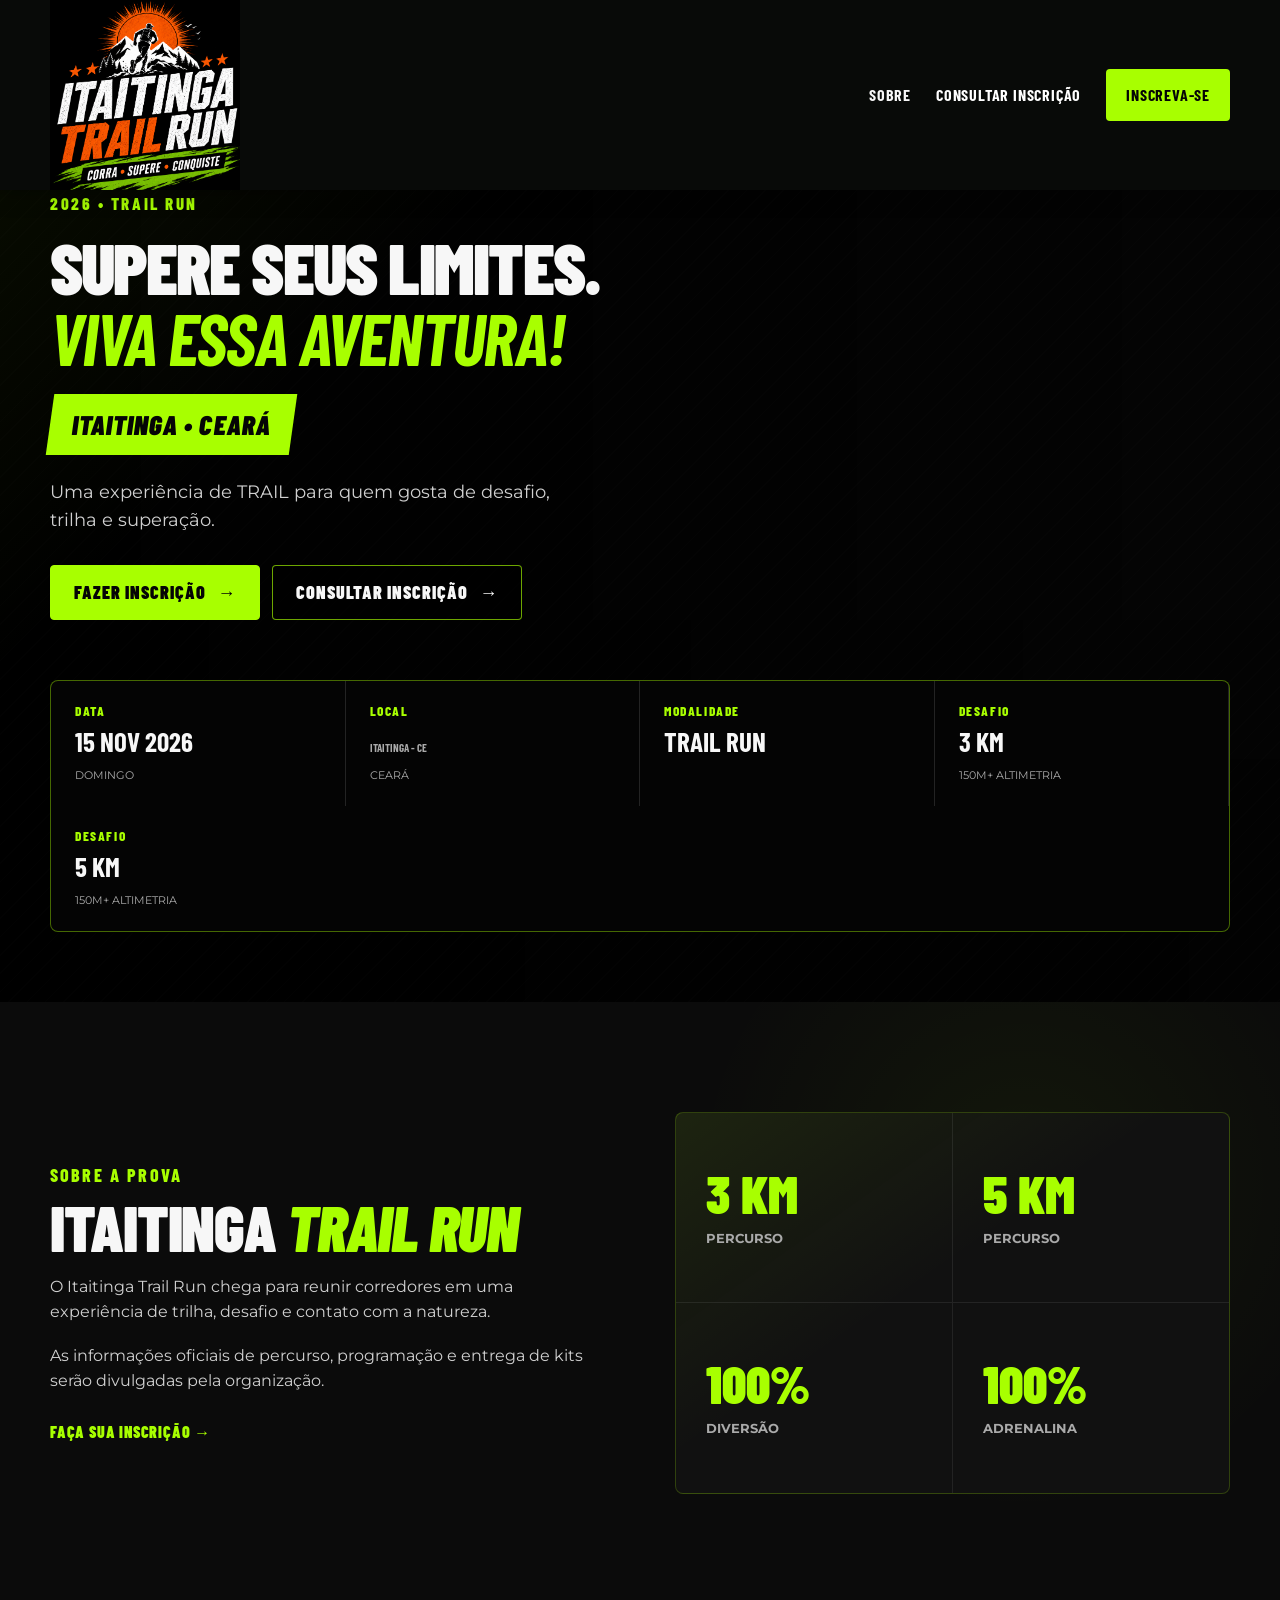
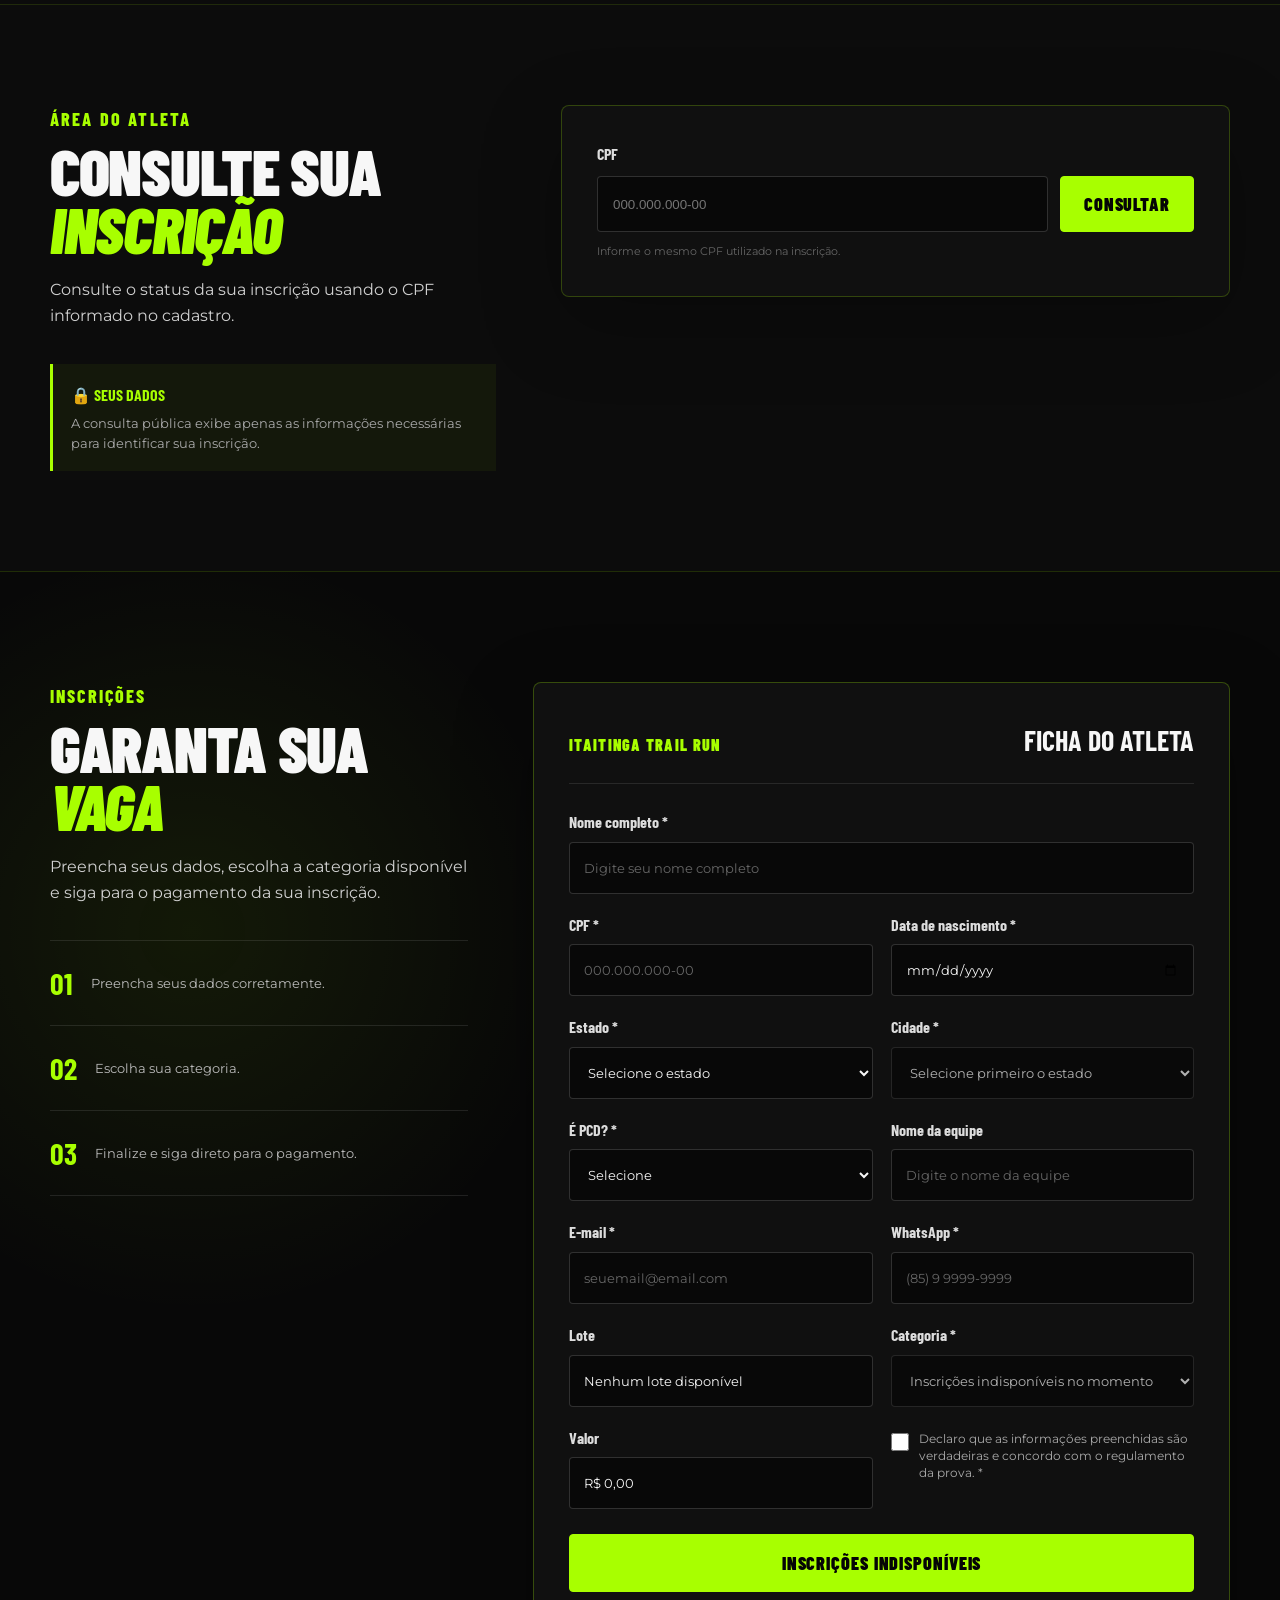
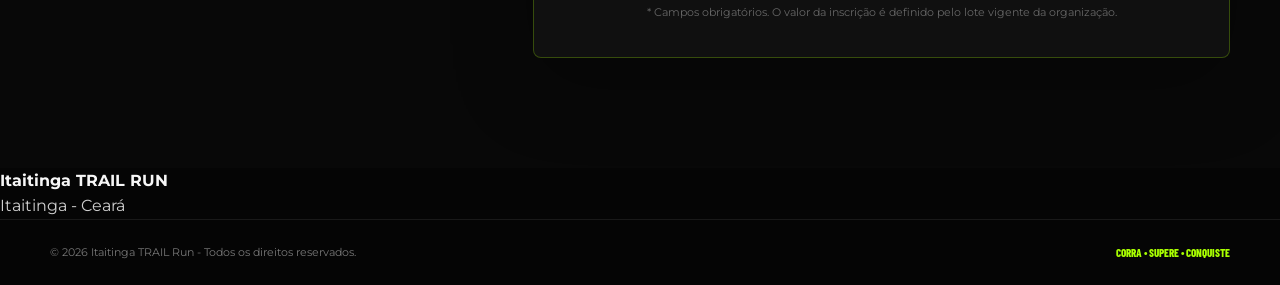
==== index.html @ 56b6c8f4 "Update distance and altitude stats in index.html" ====
<!DOCTYPE html>
<html lang="pt-BR">
<head>
  <meta charset="utf-8"/>
  <meta name="viewport" content="width=device-width, initial-scale=1.0"/>
  <title>Itaitinga TRAIL Run | 2026</title>
<link rel="icon" type="image/png" sizes="32x32" href="assets/favicon.png">
<link rel="apple-touch-icon" href="assets/favicon.png">
  <meta name="description" content="Itaitinga TRAIL RUN - 2026. corra, supere, conquiste."/>
  <meta name="theme-color" content="#050505"/>
  <link href="https://fonts.googleapis.com" rel="preconnect"/>
  <link crossorigin href="https://fonts.gstatic.com" rel="preconnect"/>
  <link href="https://fonts.googleapis.com/css2?family=Barlow+Condensed:wght@400;500;600;700;800;900&family=Montserrat:wght@400;500;600;700;800&display=swap" rel="stylesheet"/>
  <link href="css/styles.css" rel="stylesheet"/>
</head>
<body>

<header class="site-header" id="topo">
  <div class="container header-inner">
    <a aria-label="Itaitinga TRAIL RUN - início" class="brand" href="#inicio">
      <img alt="Itaitinga TRAIL RUN" src="assets/logo-itaitinga-trail-run.png"/>
    </a>

    <button aria-expanded="false" aria-label="Abrir menu" class="menu-toggle" id="menuToggle">
      <span></span><span></span><span></span>
    </button>

    <nav class="main-nav" id="mainNav">
      <a href="#sobre">SOBRE</a>
      <a class="nav-consult" href="#consulta-inscricao">CONSULTAR INSCRIÇÃO</a>
      <a class="nav-cta js-open-registration" href="#inscricoes">INSCREVA-SE</a>
    </nav>
  </div>
</header>

<main>

  <!-- HERO -->
  <section class="hero" id="inicio">
    <div class="hero-overlay"></div>
    <div class="container hero-content">
      <div class="hero-copy reveal">
        <span class="eyebrow">2026 • TRAIL RUN</span>
        <h1>
          SUPERE SEUS LIMITES.
          <strong>VIVA ESSA AVENTURA!</strong>
        </h1>

        <div class="event-badge">ITAITINGA • CEARÁ</div>

        <p class="hero-text">
          Uma experiência de TRAIL para quem gosta de desafio,
          trilha e superação.
        </p>

        <div class="hero-actions">
          <a class="btn btn-primary js-open-registration" href="#inscricoes">FAZER INSCRIÇÃO <span>→</span></a>
          <a class="btn btn-outline js-open-consultation" href="#consulta-inscricao">CONSULTAR INSCRIÇÃO <span>→</span></a>
        </div>
      </div>

      <div class="hero-info reveal">
        <div>
          <small>DATA</small>
          <strong id="siteDataEvento">15 NOV 2026</strong>
          <span>DOMINGO</span>
        </div>
        <div>
          <small>LOCAL</small>
          <strong><span id="siteCidade">ITAITINGA - CE</span></strong>
          <span>CEARÁ</span>
        </div>
        <div>
          <small>MODALIDADE</small>
          <strong id="siteModalidade">TRAIL RUN</strong>
          <span></span>
        </div>
        <div>
          <small>DESAFIO</small>
          <strong>3 KM</strong>
          <span><span id="siteAltimetria">150</span>M+ ALTIMETRIA</span>
        </div>
        <div>
          <small>DESAFIO</small>
          <strong>5 KM</strong>
          <span><span id="siteAltimetria">150</span>M+ ALTIMETRIA</span>
        </div>
      </div>
    </div>
  </section>

  <!-- SOBRE -->
  <section class="section section-dark" id="sobre">
    <div class="container split-section">
      <div class="section-copy reveal">
        <span class="section-label">SOBRE A PROVA</span>
        <h2>ITAITINGA <em>TRAIL RUN</em></h2>
        <p>
          O Itaitinga Trail Run chega para reunir corredores em uma experiência de trilha, desafio e contato com a natureza.
        </p>
        <p>
          As informações oficiais de percurso, programação e entrega de kits serão divulgadas pela organização.
        </p>
        <a class="text-link js-open-registration" href="#inscricoes">FAÇA SUA INSCRIÇÃO →</a>
      </div>

      <div class="stats-panel reveal">
        <div class="stat">
          <span>3 KM</span>
          <small>PERCURSO</small>
        </div>
        <div class="stat">
          <span>5 KM</span>
          <small>PERCURSO</small>
        </div>
        <div class="stat">
          <span>100%</span>
          <small>DIVERSÃO</small>
        </div>
        <div class="stat">
          <span>100%</span>
          <small>ADRENALINA</small>
        </div>
      </div>
    </div>
  </section>

  <!-- CONSULTA DE INSCRIÇÃO -->
  <section class="consultation-section" id="consulta-inscricao">
    <div class="container consultation-layout">
      <div class="consultation-intro reveal">
        <span class="section-label">ÁREA DO ATLETA</span>
        <h2>CONSULTE SUA <em>INSCRIÇÃO</em></h2>
        <p>Consulte o status da sua inscrição usando o CPF informado no cadastro.</p>

        <div class="consultation-note">
          <strong>🔒 SEUS DADOS</strong>
          <span>
            A consulta pública exibe apenas as informações necessárias
            para identificar sua inscrição.
          </span>
        </div>
      </div>

      <div class="consultation-card reveal">
        <form class="consultation-form" id="form-consulta">
          <label for="consulta-cpf">CPF</label>
          <div class="consultation-input-row">
            <input autocomplete="off" id="consulta-cpf" maxlength="14" name="cpf" placeholder="000.000.000-00" required type="text"/>
            <button class="btn btn-primary" type="submit">CONSULTAR</button>
          </div>
          <p class="consultation-hint">Informe o mesmo CPF utilizado na inscrição.</p>
        </form>

        <div class="consulta-state" hidden id="consulta-loading">CONSULTANDO INSCRIÇÃO...</div>
        <div class="consulta-state consulta-error" hidden id="consulta-erro"></div>

        <div class="registration-result" hidden id="consulta-resultado">
          <div class="result-top">
            <span>ITAITINGA TRAIL RUN</span>
            <strong id="resultado-numero">#000</strong>
          </div>

          <div class="result-athlete">
            <small>ATLETA</small>
            <strong id="resultado-nome">—</strong>
          </div>

          <div class="result-category">
            <small>CATEGORIA</small>
            <strong id="resultado-categoria">—</strong>
          </div>

          <div class="result-status" id="resultado-status">
            <span id="resultado-status-text">—</span>
          </div>

          <p class="result-message" id="resultado-mensagem"></p>
        </div>
      </div>
    </div>
  </section>

  <!-- INSCRIÇÃO -->
  <section class="registration-section" id="inscricoes">
    <div class="container registration-layout">
      <div class="registration-intro reveal">
        <span class="section-label">INSCRIÇÕES</span>
        <h2>GARANTA SUA <em>VAGA</em></h2>
        <p>
          Preencha seus dados, escolha a categoria disponível e siga para o pagamento da sua inscrição.
        </p>

        <div class="registration-notes">
          <div><strong>01</strong><span>Preencha seus dados corretamente.</span></div>
          <div><strong>02</strong><span>Escolha sua categoria.</span></div>
          <div><strong>03</strong><span>Finalize e siga direto para o pagamento.</span></div>
        </div>
      </div>

      <form class="registration-form reveal" id="form-inscricao">
        <div class="form-header">
          <span>ITAITINGA TRAIL RUN</span>
          <strong>FICHA DO ATLETA</strong>
        </div>

        <div class="form-grid">
          <div class="form-group full">
            <label for="nome">Nome completo *</label>
            <input id="nome" name="nome" placeholder="Digite seu nome completo" required type="text"/>
          </div>

          <div class="form-group">
            <label for="cpf">CPF *</label>
            <input id="cpf" maxlength="14" name="cpf" placeholder="000.000.000-00" required type="text"/>
          </div>

          <div class="form-group">
            <label for="dataNascimento">Data de nascimento *</label>
            <input id="dataNascimento" name="dataNascimento" required type="date"/>
          </div>

          <div class="form-group">
            <label for="estado">Estado *</label>
            <select id="estado" name="estado" required>
              <option value="">Selecione o estado</option>
            </select>
          </div>

          <div class="form-group">
            <label for="cidade">Cidade *</label>
            <select disabled id="cidade" name="cidade" required>
              <option value="">Selecione primeiro o estado</option>
            </select>
          </div>

          <div class="form-group">
            <label for="pcd">É PCD? *</label>
            <select id="pcd" name="pcd" required>
              <option value="">Selecione</option>
              <option value="Não">Não</option>
              <option value="Sim">Sim</option>
            </select>
          </div>

          <div class="form-group">
            <label for="equipe">Nome da equipe</label>
            <input id="equipe" name="equipe" placeholder="Digite o nome da equipe" type="text"/>
          </div>

          <div class="form-group">
            <label for="email">E-mail *</label>
            <input id="email" name="email" placeholder="seuemail@email.com" required type="email"/>
          </div>

          <div class="form-group">
            <label for="telefone">WhatsApp *</label>
            <input id="telefone" name="telefone" placeholder="(85) 9 9999-9999" required type="tel"/>
          </div>

          <div class="form-group">
            <label for="lote">Lote</label>
            <input id="lote" name="lote" readonly type="text" value="CARREGANDO..."/>
          </div>

          <div class="form-group">
            <label for="categoria">Categoria *</label>
            <select disabled id="categoria" name="categoria" required>
              <option value="">CARREGANDO CATEGORIAS...</option>
            </select>
          </div>

          <div class="form-group">
            <label for="valor">Valor</label>
            <input id="valor" name="valor" readonly type="text" value="R$ 0,00"/>
          </div>

          <div class="form-check full">
            <input id="termos" name="termos" required type="checkbox"/>
            <label for="termos">
              Declaro que as informações preenchidas são verdadeiras e
              concordo com o regulamento da prova. *
            </label>
          </div>
        </div>

        <button class="btn btn-primary btn-submit" type="submit">
          ENVIAR INSCRIÇÃO <span>→</span>
        </button>

        <p class="form-disclaimer">
          * Campos obrigatórios. O valor da inscrição é definido pelo lote vigente da organização.
        </p>

        <div class="form-success" hidden id="formSuccess"></div>
      </form>
    </div>
  </section>

</main>
    <div>
      <strong>Itaitinga TRAIL RUN</strong>
      <p>Itaitinga - Ceará</p>
    </div>
  </div>

  <div class="footer-bottom">
    <div class="container">
      <span>© 2026 Itaitinga TRAIL Run - Todos os direitos reservados.</span>
      <span>CORRA • SUPERE • CONQUISTE</span>
    </div>
  </div>
</footer>
<!-- MODAL - INSCRIÇÃO REALIZADA -->
<div id="modalInscricaoSucesso" class="success-modal" hidden>

  <div class="success-modal-overlay"></div>

  <div class="success-modal-card">

    <div class="success-modal-icon">
      ✓
    </div>

    <h2>INSCRIÇÃO REALIZADA!</h2>

    <p>
      Sua inscrição foi cadastrada com sucesso.
    </p>

    <p class="success-modal-payment-text">
      Clique no botão abaixo para prosseguir
      com o pagamento da sua inscrição.
    </p>

    <button
      type="button"
      id="btnIrPagamento"
      class="btn btn-primary"
    >
      IR PARA PAGAMENTO
      <span>→</span>
    </button>

  </div>

</div>
<script src="js/main.js"></script>
</body>
</html>
---- css/styles.css ----
/* ============================================================
   ITAITINGA MTB RACE - ESTILOS PRINCIPAIS
   ============================================================

   COMO EDITAR RAPIDAMENTE:
   1. CORES ........ procure por :root
   2. HERO ......... procure por "HERO"
   3. TAMANHOS ..... procure por "LAYOUT"
   4. CELULAR ...... procure por "@media"
   5. FOTOS ........ procure por ".feature-route" / ".gallery-item"

   O projeto foi organizado para você conseguir alterar
   conteúdo sem precisar mexer em tudo.
   ============================================================ */


/* ============================================================
   1. VARIÁVEIS DA IDENTIDADE
   ============================================================ */
:root {
  --black: #050505;
  --black-2: #0b0b0b;
  --panel: #111111;
  --panel-2: #171717;

  --green: #a8ff00;
  --green-dark: #6fa800;
  --orange: #ff7a00;

  --white: #f7f7f7;
  --gray: #a9a9a9;
  --line: rgba(168, 255, 0, 0.22);

  --font-display: "Barlow Condensed", sans-serif;
  --font-body: "Montserrat", sans-serif;

  --container: 1180px;
  --radius: 8px;
}


/* ============================================================
   2. RESET / BASE
   ============================================================ */
* {
  box-sizing: border-box;
  margin: 0;
  padding: 0;
}

html {
  scroll-behavior: smooth;
}

body {
  background: var(--black);
  color: var(--white);
  font-family: var(--font-body);
  line-height: 1.6;
  overflow-x: hidden;
}

a {
  color: inherit;
  text-decoration: none;
}

img {
  display: block;
  max-width: 100%;
}

button {
  font: inherit;
}


/* ============================================================
   3. LAYOUT
   ============================================================ */
.container {
  width: min(var(--container), calc(100% - 48px));
  margin-inline: auto;
}

.section {
  padding: 110px 0;
}

.section-dark {
  background:
    radial-gradient(circle at 80% 30%, rgba(168,255,0,.05), transparent 30%),
    var(--black-2);
}

.section-black {
  background: var(--black);
}

.section-heading {
  margin-bottom: 45px;
}

.section-label {
  display: inline-block;
  color: var(--green);
  font-family: var(--font-display);
  font-size: 18px;
  font-weight: 800;
  letter-spacing: .12em;
  margin-bottom: 8px;
}

h2 {
  font-family: var(--font-display);
  font-size: clamp(42px, 5vw, 72px);
  line-height: .9;
  text-transform: uppercase;
  font-weight: 900;
  letter-spacing: -.02em;
}

h2 em {
  color: var(--green);
  font-style: italic;
}

p {
  color: #d0d0d0;
}


/* ============================================================
   4. HEADER
   ============================================================ */
.site-header {
  position: fixed;
  inset: 0 0 auto;
  z-index: 1000;
  background: linear-gradient(to bottom, rgba(0,0,0,.92), transparent);
  transition: .3s ease;
}

.site-header.scrolled {
  background: rgba(5,5,5,.96);
  border-bottom: 1px solid var(--line);
  backdrop-filter: blur(10px);
}

.header-inner {
  min-height: 100px;
  display: flex;
  align-items: center;
  justify-content: space-between;
  gap: 35px;
}

.brand {
  width: 190px;
  flex: 0 0 auto;
}

.brand img {
  width: 100%;
  height: auto;
  object-fit: contain;
}

.main-nav {
  display: flex;
  align-items: center;
  gap: 25px;
}

.main-nav a {
  font-family: var(--font-display);
  font-size: 16px;
  font-weight: 700;
  letter-spacing: .05em;
  transition: color .2s ease;
}

.main-nav a:hover {
  color: var(--green);
}

.main-nav .nav-cta {
  background: var(--green);
  color: #050505;
  padding: 13px 20px;
  border-radius: 4px;
}

.main-nav .nav-cta:hover {
  color: #050505;
  transform: translateY(-2px);
}

.menu-toggle {
  display: none;
  background: transparent;
  border: 0;
  width: 44px;
  cursor: pointer;
}

.menu-toggle span {
  display: block;
  height: 3px;
  margin: 6px 0;
  background: var(--green);
}


/* ============================================================
   5. HERO
   ============================================================ */
.hero {
  /* ==========================================================
     HERO - TROQUE A FOTO AQUI

     Você pode substituir a URL abaixo por:
     url("../assets/hero.jpg")

     Se colocar uma foto local, recomendamos:
     - 1920 x 1080 ou maior
     - JPG/WebP
     - atleta preferencialmente no lado direito
     ========================================================== */
  background:
    linear-gradient(90deg, rgba(0,0,0,.95) 0%, rgba(0,0,0,.78) 38%, rgba(0,0,0,.18) 100%),
    linear-gradient(0deg, rgba(0,0,0,.65), transparent 45%),
    url("https://images.unsplash.com/photo-1544191696-15693072e0e3?auto=format&fit=crop&w=2200&q=85")
    center/cover no-repeat;

  min-height: 820px;
  display: flex;
  align-items: flex-end;
  position: relative;
  isolation: isolate;
}

.hero::after {
  content: "";
  position: absolute;
  inset: 0;
  background:
    linear-gradient(135deg, rgba(168,255,0,.06), transparent 30%),
    repeating-linear-gradient(135deg, transparent 0 12px, rgba(255,255,255,.008) 12px 13px);
  pointer-events: none;
}

.hero-content {
  position: relative;
  z-index: 2;
  /* Mantém o conteúdo do HERO alinhado com o restante do site. */
  width: min(var(--container), calc(100% - 48px));
  margin-inline: auto;
  padding: 190px 0 70px;
}

.hero-copy {
  max-width: 590px;
}

.eyebrow {
  display: inline-block;
  color: var(--green);
  font-family: var(--font-display);
  font-weight: 800;
  letter-spacing: .15em;
  font-size: 17px;
  margin-bottom: 18px;
}

.hero h1 {
  font-family: var(--font-display);
  text-transform: uppercase;
  /* Tamanho mais controlado para o título não dominar a tela. */
  font-size: clamp(48px, 5.6vw, 76px);
  line-height: .88;
  font-weight: 900;
  letter-spacing: -.025em;
}

.hero h1 strong {
  display: block;
  color: var(--green);
  font-style: italic;
  margin-top: 8px;
}

.event-badge {
  display: inline-block;
  margin-top: 25px;
  padding: 9px 22px;
  background: var(--green);
  color: #050505;
  font-family: var(--font-display);
  font-size: 27px;
  font-weight: 900;
  letter-spacing: .04em;
  transform: skew(-8deg);
}

.hero-text {
  max-width: 520px;
  font-size: 18px;
  margin-top: 22px;
}

.hero-actions {
  display: flex;
  flex-wrap: wrap;
  gap: 12px;
  margin-top: 30px;
}

.btn {
  display: inline-flex;
  align-items: center;
  justify-content: center;
  gap: 12px;
  min-height: 50px;
  padding: 12px 23px;
  border: 1px solid var(--green);
  border-radius: 4px;
  font-family: var(--font-display);
  font-size: 18px;
  font-weight: 900;
  letter-spacing: .05em;
  transition: .25s ease;
}

.btn-primary {
  background: var(--green);
  color: #050505;
}

.btn-primary:hover {
  transform: translateY(-3px);
  box-shadow: 0 12px 30px rgba(168,255,0,.16);
}

.btn-outline {
  background: rgba(0,0,0,.35);
  color: var(--white);
}

.btn-outline:hover {
  background: var(--green);
  color: #050505;
}

.btn-large {
  min-height: 64px;
  padding-inline: 32px;
  font-size: 21px;
}

.hero-info {
  display: grid;
  grid-template-columns: repeat(4, 1fr);
  margin-top: 60px;
  background: rgba(5,5,5,.8);
  border: 1px solid rgba(168,255,0,.4);
  backdrop-filter: blur(8px);
  border-radius: 8px;
  overflow: hidden;
}

.hero-info > div {
  padding: 20px 24px;
  border-right: 1px solid rgba(255,255,255,.12);
}

.hero-info > div:last-child {
  border-right: 0;
}

.hero-info small {
  display: block;
  color: var(--green);
  font-family: var(--font-display);
  font-weight: 800;
  letter-spacing: .12em;
}

.hero-info strong {
  display: block;
  font-family: var(--font-display);
  font-size: 27px;
  line-height: 1.05;
  margin: 5px 0;
}

.hero-info span {
  color: #aaa;
  font-size: 11px;
}


/* ============================================================
   6. COUNTDOWN
   ============================================================ */
.countdown-section {
  position: relative;
  z-index: 5;
  margin-top: -1px;
  background: #080808;
  border-bottom: 1px solid var(--line);
}

.countdown-box {
  min-height: 130px;
  display: flex;
  align-items: center;
  justify-content: space-between;
  gap: 30px;
}

.countdown-title {
  display: flex;
  align-items: center;
  gap: 15px;
}

.countdown-icon {
  font-size: 45px;
  color: var(--green);
}

.countdown-title small,
.countdown-title strong {
  display: block;
  font-family: var(--font-display);
}

.countdown-title small {
  color: var(--green);
  font-size: 16px;
  font-weight: 800;
}

.countdown-title strong {
  font-size: 25px;
}

.countdown {
  display: flex;
  align-items: center;
  gap: 30px;
}

.countdown > div {
  text-align: center;
  min-width: 75px;
}

.countdown strong {
  display: block;
  font-family: var(--font-display);
  font-size: 52px;
  line-height: .85;
}

.countdown span {
  display: block;
  color: var(--green);
  font-family: var(--font-display);
  font-size: 13px;
  font-weight: 800;
  margin-top: 8px;
}


/* ============================================================
   7. QUICK LINKS
   ============================================================ */
.quick-links {
  background: #0d0d0d;
  border-bottom: 1px solid rgba(255,255,255,.06);
}

.quick-grid {
  display: grid;
  grid-template-columns: repeat(6, 1fr);
}

.quick-card {
  min-height: 150px;
  padding: 25px 12px;
  display: flex;
  flex-direction: column;
  justify-content: center;
  align-items: center;
  text-align: center;
  border-right: 1px solid rgba(255,255,255,.1);
  transition: .25s ease;
}

.quick-card:last-child {
  border-right: 0;
}

.quick-card:hover {
  background: rgba(168,255,0,.06);
}

.quick-icon {
  color: var(--green);
  font-size: 31px;
  line-height: 1;
  margin-bottom: 10px;
}

.quick-card strong {
  font-family: var(--font-display);
  font-size: 20px;
}

.quick-card small {
  color: #aaa;
}


/* ============================================================
   8. SOBRE
   ============================================================ */
.split-section {
  display: grid;
  grid-template-columns: 1fr 1fr;
  gap: 70px;
  align-items: center;
}

.section-copy {
  max-width: 600px;
}

.section-copy p {
  margin-top: 18px;
}

.text-link {
  display: inline-block;
  color: var(--green);
  font-family: var(--font-display);
  font-weight: 900;
  letter-spacing: .05em;
  margin-top: 25px;
}

.stats-panel {
  display: grid;
  grid-template-columns: repeat(2, 1fr);
  background:
    linear-gradient(145deg, rgba(168,255,0,.08), transparent 45%),
    var(--panel);
  border: 1px solid rgba(168,255,0,.2);
  border-radius: var(--radius);
}

.stat {
  min-height: 190px;
  padding: 30px;
  display: flex;
  flex-direction: column;
  justify-content: center;
  border-right: 1px solid rgba(255,255,255,.08);
  border-bottom: 1px solid rgba(255,255,255,.08);
}

.stat:nth-child(2n) {
  border-right: 0;
}

.stat:nth-last-child(-n+2) {
  border-bottom: 0;
}

.stat span {
  font-family: var(--font-display);
  font-size: 53px;
  font-weight: 900;
  color: var(--green);
  line-height: 1;
}

.stat small {
  margin-top: 8px;
  font-weight: 700;
  color: #aaa;
}


/* ============================================================
   9. FEATURE CARDS
   ============================================================ */
.feature-grid {
  display: grid;
  grid-template-columns: repeat(4, 1fr);
  gap: 18px;
}

.feature-card {
  min-height: 470px;
  display: flex;
  flex-direction: column;
  overflow: hidden;
  background: var(--panel);
  border: 1px solid rgba(168,255,0,.18);
  border-radius: var(--radius);
  transition: .3s ease;
}

.feature-card:hover {
  transform: translateY(-6px);
  border-color: rgba(168,255,0,.65);
}

.feature-image {
  min-height: 235px;
  background-position: center;
  background-size: cover;
  position: relative;
}

.feature-route .feature-image {
  background-image:
    linear-gradient(0deg, rgba(0,0,0,.7), transparent),
    url("https://images.unsplash.com/photo-1558981806-ec527fa84c39?auto=format&fit=crop&w=900&q=80");
}

.feature-categories .feature-image {
  background-image:
    linear-gradient(0deg, rgba(0,0,0,.7), transparent),
    url("https://images.unsplash.com/photo-1541625602330-2277a4c46182?auto=format&fit=crop&w=900&q=80");
}

.feature-awards .feature-image {
  background-image:
    linear-gradient(0deg, rgba(0,0,0,.7), transparent),
    url("https://images.unsplash.com/photo-1552674605-db6ffd4facb5?auto=format&fit=crop&w=900&q=80");
}

.feature-photos .feature-image {
  background-image:
    linear-gradient(0deg, rgba(0,0,0,.7), transparent),
    url("https://images.unsplash.com/photo-1576858574144-9ae1ebcf5ae5?auto=format&fit=crop&w=900&q=80");
}

.feature-content {
  padding: 22px;
  display: flex;
  flex-direction: column;
  flex: 1;
}

.card-tag {
  color: var(--green);
  font-family: var(--font-display);
  font-weight: 900;
  font-size: 19px;
}

.feature-content h3 {
  font-family: var(--font-display);
  font-size: 31px;
  line-height: .95;
  margin: 5px 0 10px;
}

.feature-content p {
  font-size: 14px;
}

.feature-content a {
  margin-top: auto;
  padding-top: 18px;
  color: var(--green);
  font-family: var(--font-display);
  font-weight: 900;
}


/* ============================================================
   10. HIGHLIGHTS
   ============================================================ */
.highlights {
  background: #0b0b0b;
  border-block: 1px solid rgba(168,255,0,.15);
}

.highlights-grid {
  display: grid;
  grid-template-columns: repeat(5, 1fr);
}

.highlights-grid > div {
  min-height: 125px;
  display: flex;
  align-items: center;
  justify-content: center;
  gap: 13px;
  border-right: 1px solid rgba(255,255,255,.08);
}

.highlights-grid > div:last-child {
  border-right: 0;
}

.highlights-grid span {
  color: var(--green);
  font-size: 34px;
}

.highlights-grid strong {
  font-family: var(--font-display);
  font-size: 17px;
  line-height: 1;
}


/* ============================================================
   11. MAPA
   ============================================================ */
.route-layout {
  display: grid;
  grid-template-columns: 1.2fr .8fr;
  gap: 60px;
  align-items: center;
}

.fake-map {
  min-height: 500px;
  position: relative;
  overflow: hidden;
  border: 1px solid rgba(168,255,0,.35);
  border-radius: 8px;
  background:
    radial-gradient(circle at 25% 30%, rgba(168,255,0,.16), transparent 20%),
    radial-gradient(circle at 70% 65%, rgba(168,255,0,.1), transparent 25%),
    repeating-linear-gradient(25deg, #111 0 3px, #161616 3px 6px);
}

.map-title {
  position: absolute;
  top: 20px;
  left: 20px;
  color: var(--green);
  font-family: var(--font-display);
  font-size: 25px;
  font-weight: 900;
  z-index: 2;
}

.route-line {
  position: absolute;
  width: 75%;
  height: 55%;
  left: 13%;
  top: 25%;
  border: 5px solid var(--green);
  border-radius: 55% 40% 60% 35%;
  transform: rotate(-12deg);
  box-shadow: 0 0 20px rgba(168,255,0,.25);
}

.map-point {
  position: absolute;
  padding: 8px 12px;
  background: #050505;
  border: 1px solid var(--green);
  color: var(--green);
  font-family: var(--font-display);
  font-weight: 900;
}

.map-point.start {
  left: 10%;
  top: 25%;
}

.map-point.finish {
  right: 10%;
  bottom: 25%;
}

.route-copy p {
  margin: 20px 0;
}

.route-metrics {
  display: flex;
  gap: 12px;
  margin: 30px 0;
}

.route-metrics div {
  padding: 18px 22px;
  background: var(--panel);
  border: 1px solid rgba(168,255,0,.2);
}

.route-metrics strong {
  display: block;
  color: var(--green);
  font-family: var(--font-display);
  font-size: 38px;
  line-height: 1;
}

.route-metrics span {
  font-size: 11px;
  color: #aaa;
}


/* ============================================================
   12. CATEGORIAS
   ============================================================ */
.category-grid {
  display: grid;
  grid-template-columns: repeat(3, 1fr);
  gap: 15px;
}

.category-card {
  min-height: 135px;
  padding: 25px;
  display: flex;
  flex-direction: column;
  justify-content: center;
  background: linear-gradient(135deg, #141414, #0a0a0a);
  border-left: 4px solid var(--green);
}

.category-card strong {
  font-family: var(--font-display);
  font-size: 34px;
  line-height: .9;
}

.category-card span {
  color: #aaa;
}


/* ============================================================
   13. PROGRAMAÇÃO / TIMELINE
   ============================================================ */
.timeline {
  max-width: 900px;
  margin: auto;
}

.timeline-item {
  display: grid;
  grid-template-columns: 110px 1fr;
  gap: 25px;
  padding: 25px 0;
  border-bottom: 1px solid rgba(255,255,255,.1);
}

.timeline-item > span {
  color: var(--green);
  font-family: var(--font-display);
  font-size: 34px;
  font-weight: 900;
}

.timeline-item strong {
  font-family: var(--font-display);
  font-size: 26px;
}

.timeline-item p {
  margin-top: 4px;
}

.timeline-item.highlight {
  padding-inline: 20px;
  background: rgba(168,255,0,.06);
  border-left: 3px solid var(--green);
}


/* ============================================================
   14. CTA
   ============================================================ */
.cta-section {
  padding: 90px 0;
  background:
    linear-gradient(90deg, rgba(0,0,0,.92), rgba(0,0,0,.55)),
    url("https://images.unsplash.com/photo-1485965120184-e220f721d03e?auto=format&fit=crop&w=2200&q=80")
    center/cover;
}

.cta-inner {
  display: flex;
  align-items: center;
  justify-content: space-between;
  gap: 40px;
}

.cta-inner h2 {
  max-width: 700px;
}

.cta-inner p {
  margin-top: 15px;
}


/* ============================================================
   14A. CONSULTA DE INSCRIÇÃO
   ============================================================ */

.consultation-section {
  padding: 100px 0;
  background: #0c0c0c;
  border-top: 1px solid rgba(168,255,0,.12);
}

.consultation-layout {
  display: grid;
  grid-template-columns: .8fr 1.2fr;
  gap: 65px;
  align-items: start;
}

.consultation-intro {
  position: sticky;
  top: 130px;
}

.consultation-intro > p {
  max-width: 500px;
  margin-top: 20px;
}

.consultation-note {
  display: flex;
  flex-direction: column;
  gap: 7px;
  max-width: 460px;
  margin-top: 35px;
  padding: 18px;
  border-left: 3px solid var(--green);
  background: rgba(168,255,0,.05);
}

.consultation-note strong {
  color: var(--green);
  font-family: var(--font-display);
}

.consultation-note span {
  color: #aaa;
  font-size: 13px;
  line-height: 1.5;
}

.consultation-card {
  padding: 35px;
  background: #101010;
  border: 1px solid rgba(168,255,0,.22);
  border-radius: 8px;
  box-shadow: 0 25px 80px rgba(0,0,0,.25);
}

.consultation-form {
  display: flex;
  flex-direction: column;
  gap: 9px;
}

.consultation-form label {
  color: #ddd;
  font-family: var(--font-display);
  font-size: 16px;
  font-weight: 700;
}

.consultation-input-row {
  display: grid;
  grid-template-columns: 1fr auto;
  gap: 12px;
}

.consultation-input-row input {
  min-height: 56px;
  padding: 12px 15px;
  color: var(--white);
  background: #080808;
  border: 1px solid rgba(255,255,255,.16);
  border-radius: 4px;
  outline: none;
}

.consultation-input-row input:focus {
  border-color: var(--green);
  box-shadow: 0 0 0 2px rgba(168,255,0,.08);
}

.consultation-hint {
  margin-top: 2px;
  color: #666;
  font-size: 11px;
}

.consulta-state {
  margin-top: 22px;
  padding: 18px;
  color: #ccc;
  background: #080808;
  border-left: 3px solid var(--green);
  font-family: var(--font-display);
}

.consulta-error {
  color: #ffb3b3;
  border-left-color: #e85d5d;
}

.registration-result {
  margin-top: 24px;
  overflow: hidden;
  background: #080808;
  border: 1px solid rgba(255,255,255,.1);
  border-radius: 6px;
}

.result-top {
  display: flex;
  align-items: center;
  justify-content: space-between;
  padding: 18px 20px;
  border-bottom: 1px solid rgba(255,255,255,.1);
}

.result-top span {
  color: var(--green);
  font-family: var(--font-display);
  font-weight: 900;
  letter-spacing: .07em;
}

.result-top strong {
  font-family: var(--font-display);
  font-size: 30px;
}

.result-athlete,
.result-category {
  display: flex;
  flex-direction: column;
  gap: 5px;
  padding: 18px 20px;
  border-bottom: 1px solid rgba(255,255,255,.08);
}

.result-athlete small,
.result-category small {
  color: #666;
  font-family: var(--font-display);
  font-weight: 700;
}

.result-athlete strong,
.result-category strong {
  color: #eee;
  font-size: 18px;
}

.result-status {
  margin: 20px;
  padding: 17px;
  text-align: center;
  border-radius: 4px;
  background: rgba(255,190,0,.08);
  border: 1px solid rgba(255,190,0,.22);
}

.result-status.confirmado {
  background: rgba(168,255,0,.08);
  border-color: rgba(168,255,0,.28);
}

.result-status.cancelado {
  background: rgba(232,93,93,.08);
  border-color: rgba(232,93,93,.25);
}

.result-status span {
  color: #ffd66b;
  font-family: var(--font-display);
  font-weight: 900;
  letter-spacing: .04em;
}

.result-status.confirmado span {
  color: var(--green);
}

.result-status.cancelado span {
  color: #ff8888;
}

.btn-whatsapp {
  display: flex;
  width: calc(100% - 40px);
  margin: 0 20px 20px;
  justify-content: center;
  align-items: center;
  min-height: 54px;
  text-decoration: none;
  color: #fff;
  background: #168a45;
  border-radius: 4px;
  font-family: var(--font-display);
  font-weight: 900;
}

.btn-whatsapp:hover {
  filter: brightness(1.1);
}

.result-message {
  margin: 0 20px 20px;
  color: #999;
  font-size: 13px;
  line-height: 1.5;
  text-align: center;
}

/* ============================================================
   14B. FORMULÁRIO DE INSCRIÇÃO
   ============================================================ */

.registration-section {
  padding: 110px 0;
  background:
    radial-gradient(circle at 15% 30%, rgba(168,255,0,.07), transparent 28%),
    #080808;
  border-top: 1px solid rgba(168,255,0,.15);
}

.registration-layout {
  display: grid;
  grid-template-columns: .75fr 1.25fr;
  gap: 65px;
  align-items: start;
}

.registration-intro {
  position: sticky;
  top: 130px;
}

.registration-intro > p {
  max-width: 500px;
  margin-top: 20px;
}

.registration-notes {
  margin-top: 35px;
  border-top: 1px solid rgba(255,255,255,.1);
}

.registration-notes div {
  display: flex;
  align-items: center;
  gap: 18px;
  padding: 18px 0;
  border-bottom: 1px solid rgba(255,255,255,.1);
}

.registration-notes strong {
  color: var(--green);
  font-family: var(--font-display);
  font-size: 30px;
}

.registration-notes span {
  color: #bbb;
  font-size: 13px;
}

.registration-form {
  padding: 35px;
  background: #101010;
  border: 1px solid rgba(168,255,0,.25);
  border-radius: 8px;
  box-shadow: 0 25px 80px rgba(0,0,0,.3);
}

.form-header {
  display: flex;
  align-items: baseline;
  justify-content: space-between;
  gap: 20px;
  padding-bottom: 20px;
  margin-bottom: 25px;
  border-bottom: 1px solid rgba(255,255,255,.1);
}

.form-header span {
  color: var(--green);
  font-family: var(--font-display);
  font-weight: 900;
  letter-spacing: .08em;
}

.form-header strong {
  font-family: var(--font-display);
  font-size: 28px;
}

.form-grid {
  display: grid;
  grid-template-columns: 1fr 1fr;
  gap: 18px;
}

.form-group {
  display: flex;
  flex-direction: column;
  gap: 7px;
}

.form-group.full {
  grid-column: 1 / -1;
}

.form-group label {
  color: #ddd;
  font-family: var(--font-display);
  font-size: 16px;
  font-weight: 700;
}

.form-group input,
.form-group select {
  width: 100%;
  min-height: 52px;
  padding: 12px 14px;
  color: var(--white);
  background: #080808;
  border: 1px solid rgba(255,255,255,.16);
  border-radius: 4px;
  outline: none;
  font-family: var(--font-body);
  transition: .2s ease;
}

.form-group input::placeholder {
  color: #666;
}

.form-group input:focus,
.form-group select:focus {
  border-color: var(--green);
  box-shadow: 0 0 0 2px rgba(168,255,0,.08);
}

.form-group select {
  cursor: pointer;
}

.form-check {
  display: flex;
  align-items: flex-start;
  gap: 10px;
  margin-top: 5px;
}

.form-check input {
  width: 18px;
  height: 18px;
  margin-top: 3px;
  accent-color: var(--green);
  flex: 0 0 auto;
}

.form-check label {
  color: #aaa;
  font-size: 12px;
  line-height: 1.45;
  cursor: pointer;
}

.btn-submit {
  width: 100%;
  margin-top: 25px;
  min-height: 58px;
}

.form-disclaimer {
  margin-top: 12px;
  color: #666;
  font-size: 11px;
  text-align: center;
}

.form-success {
  display: flex;
  flex-direction: column;
  gap: 5px;
  margin-top: 20px;
  padding: 18px;
  background: rgba(168,255,0,.07);
  border-left: 3px solid var(--green);
}

.form-success strong {
  color: var(--green);
  font-family: var(--font-display);
  font-size: 23px;
}

.form-success span {
  color: #bbb;
  font-size: 13px;
}

/* ============================================================
   15. MINI SEÇÕES
   ============================================================ */
.compact-sections {
  padding-top: 80px;
  padding-bottom: 80px;
}

.mini-grid {
  display: grid;
  grid-template-columns: repeat(3, 1fr);
  gap: 20px;
}

.mini-grid article {
  padding: 35px;
  background: var(--panel);
  border: 1px solid rgba(168,255,0,.15);
}

.mini-grid h3 {
  font-family: var(--font-display);
  font-size: 33px;
  line-height: .9;
  margin-bottom: 12px;
}


/* ============================================================
   16. GALERIA
   ============================================================ */
.gallery-section {
  background: #090909;
}

.gallery-grid {
  display: grid;
  grid-template-columns: repeat(4, 1fr);
  grid-auto-rows: 240px;
  gap: 12px;
}

.gallery-item {
  border-radius: 6px;
  background-size: cover;
  background-position: center;
  filter: saturate(.9);
  transition: .3s ease;
}

.gallery-item:hover {
  transform: scale(1.02);
  filter: saturate(1.2);
}

.g1 {
  background-image: url("https://images.unsplash.com/photo-1517649763962-0c623066013b?auto=format&fit=crop&w=900&q=80");
}

.g2 {
  background-image: url("https://images.unsplash.com/photo-1541625810516-44f1ce07f1e2?auto=format&fit=crop&w=900&q=80");
}

.g3 {
  background-image: url("https://images.unsplash.com/photo-1529422643029-d4585747aaf2?auto=format&fit=crop&w=900&q=80");
}

.g4 {
  background-image: url("https://images.unsplash.com/photo-1576435728678-68d0fbf94e91?auto=format&fit=crop&w=900&q=80");
}


/* ============================================================
   17. PATROCINADORES
   ============================================================ */
.sponsors {
  padding: 65px 0;
  text-align: center;
  background: #050505;
  border-top: 1px solid rgba(168,255,0,.15);
}

.sponsor-list {
  display: grid;
  grid-template-columns: repeat(5, 1fr);
  gap: 20px;
  margin-top: 30px;
}

.sponsor-list div {
  min-height: 80px;
  display: grid;
  place-items: center;
  color: #999;
  border: 1px dashed rgba(255,255,255,.18);
  font-family: var(--font-display);
  font-weight: 700;
}


/* ============================================================
   18. FOOTER
   ============================================================ */
.site-footer {
  background: #0b0b0b;
  border-top: 1px solid rgba(168,255,0,.18);
}

.footer-grid {
  display: grid;
  grid-template-columns: 1.4fr 1fr 1fr .7fr;
  gap: 45px;
  padding: 70px 0;
}

.footer-brand img {
  width: 210px;
  margin-bottom: 20px;
}

.footer-title {
  display: block;
  color: var(--green);
  font-family: var(--font-display);
  font-weight: 900;
  letter-spacing: .08em;
  margin-bottom: 10px;
}

.footer-grid strong {
  font-family: var(--font-display);
  font-size: 22px;
}

.footer-grid p {
  font-size: 13px;
  margin-top: 8px;
}

.socials {
  display: flex;
  gap: 8px;
  margin-top: 15px;
}

.socials a {
  width: 42px;
  height: 42px;
  display: grid;
  place-items: center;
  border: 1px solid var(--green);
  border-radius: 50%;
  color: var(--green);
  font-family: var(--font-display);
  font-weight: 900;
}

.socials a:hover {
  background: var(--green);
  color: #050505;
}

.footer-bottom {
  border-top: 1px solid rgba(255,255,255,.08);
}

.footer-bottom .container {
  min-height: 65px;
  display: flex;
  align-items: center;
  justify-content: space-between;
  gap: 20px;
  color: #777;
  font-size: 11px;
}

.footer-bottom span:last-child {
  color: var(--green);
  font-family: var(--font-display);
  font-weight: 800;
}


/* ============================================================
   19. ANIMAÇÕES
   ============================================================ */
.reveal {
  opacity: 0;
  transform: translateY(25px);
  transition: opacity .7s ease, transform .7s ease;
}

.reveal.visible {
  opacity: 1;
  transform: none;
}


/* ============================================================
   20. RESPONSIVIDADE
   ============================================================ */

@media (max-width: 1050px) {
  .main-nav {
    gap: 14px;
  }

  .main-nav a {
    font-size: 14px;
  }

  .feature-grid {
    grid-template-columns: repeat(2, 1fr);
  }

  .quick-grid {
    grid-template-columns: repeat(3, 1fr);
  }

  .quick-card:nth-child(3) {
    border-right: 0;
  }

  .highlights-grid {
    grid-template-columns: repeat(3, 1fr);
  }

  .highlights-grid > div:nth-child(3) {
    border-right: 0;
  }

  .highlights-grid > div:nth-child(-n+3) {
    border-bottom: 1px solid rgba(255,255,255,.08);
  }

  .footer-grid {
    grid-template-columns: repeat(2, 1fr);
  }
}


@media (max-width: 820px) {

  .consultation-layout {
    grid-template-columns: 1fr;
    gap: 35px;
  }

  .consultation-intro {
    position: static;
  }

  .consultation-input-row {
    grid-template-columns: 1fr;
  }



  .registration-layout {
    grid-template-columns: 1fr;
    gap: 35px;
  }

  .registration-intro {
    position: static;
  }



  .container {
    width: min(var(--container), calc(100% - 30px));
  }

  .header-inner {
    min-height: 78px;
  }

  .brand {
    width: 145px;
  }

  .menu-toggle {
    display: block;
    position: relative;
    z-index: 1001;
  }

  .main-nav {
    position: fixed;
    inset: 0;
    padding: 110px 30px 40px;
    flex-direction: column;
    align-items: stretch;
    justify-content: flex-start;
    gap: 0;
    background: rgba(5,5,5,.98);
    transform: translateX(100%);
    transition: transform .3s ease;
  }

  .main-nav.open {
    transform: translateX(0);
  }

  .main-nav a {
    padding: 17px 0;
    font-size: 22px;
    border-bottom: 1px solid rgba(255,255,255,.08);
  }

  .main-nav .nav-cta {
    margin-top: 20px;
    text-align: center;
  }

  .hero {
    min-height: 850px;
    align-items: flex-end;
    background-position: 63% center;
  }

  .hero-content {
    width: min(var(--container), calc(100% - 30px));
    margin-inline: auto;
    padding-top: 150px;
    padding-bottom: 30px;
  }

  .hero h1 {
    font-size: clamp(46px, 12vw, 68px);
  }

  .hero-info {
    grid-template-columns: repeat(2, 1fr);
    margin-top: 35px;
  }

  .hero-info > div:nth-child(2) {
    border-right: 0;
  }

  .hero-info > div:nth-child(-n+2) {
    border-bottom: 1px solid rgba(255,255,255,.12);
  }

  .countdown-box {
    flex-direction: column;
    align-items: stretch;
    padding: 28px 0;
  }

  .countdown {
    justify-content: space-between;
    gap: 8px;
  }

  .countdown strong {
    font-size: 42px;
  }

  .countdown-box .btn {
    width: 100%;
  }

  .split-section,
  .route-layout {
    grid-template-columns: 1fr;
    gap: 40px;
  }

  .category-grid {
    grid-template-columns: repeat(2, 1fr);
  }

  .cta-inner {
    flex-direction: column;
    align-items: flex-start;
  }

  .gallery-grid {
    grid-template-columns: repeat(2, 1fr);
  }

  .sponsor-list {
    grid-template-columns: repeat(2, 1fr);
  }
}


@media (max-width: 560px) {

  .consultation-card {
    padding: 22px 16px;
  }

  .result-top strong {
    font-size: 25px;
  }



  .registration-form {
    padding: 22px 16px;
  }

  .form-grid {
    grid-template-columns: 1fr;
  }

  .form-group.full {
    grid-column: auto;
  }

  .form-header {
    flex-direction: column;
    gap: 4px;
  }



  .section {
    padding: 75px 0;
  }

  .hero {
    min-height: 900px;
  }

  .hero-text {
    font-size: 15px;
  }

  .event-badge {
    font-size: 22px;
  }

  .hero-info {
    grid-template-columns: 1fr;
  }

  .hero-info > div,
  .hero-info > div:nth-child(2) {
    border-right: 0;
    border-bottom: 1px solid rgba(255,255,255,.12);
  }

  .hero-info > div:last-child {
    border-bottom: 0;
  }

  .hero-actions {
    flex-direction: column;
  }

  .hero-actions .btn {
    width: 100%;
  }

  .quick-grid {
    grid-template-columns: repeat(2, 1fr);
  }

  .quick-card:nth-child(odd) {
    border-right: 1px solid rgba(255,255,255,.1);
  }

  .quick-card:nth-child(even) {
    border-right: 0;
  }

  .feature-grid,
  .category-grid,
  .mini-grid,
  .footer-grid {
    grid-template-columns: 1fr;
  }

  .highlights-grid {
    grid-template-columns: 1fr 1fr;
  }

  .highlights-grid > div {
    border-right: 1px solid rgba(255,255,255,.08);
    border-bottom: 1px solid rgba(255,255,255,.08);
  }

  .highlights-grid > div:nth-child(even) {
    border-right: 0;
  }

  .highlights-grid > div:last-child {
    grid-column: 1 / -1;
    border-right: 0;
  }

  .route-metrics {
    display: grid;
    grid-template-columns: repeat(3, 1fr);
  }

  .route-metrics div {
    padding: 14px 8px;
    text-align: center;
  }

  .route-metrics strong {
    font-size: 29px;
  }

  .timeline-item {
    grid-template-columns: 75px 1fr;
    gap: 12px;
  }

  .timeline-item > span {
    font-size: 27px;
  }

  .timeline-item strong {
    font-size: 22px;
  }

  .gallery-grid {
    grid-template-columns: 1fr;
    grid-auto-rows: 250px;
  }

  .sponsor-list {
    grid-template-columns: 1fr 1fr;
  }

  .footer-bottom .container {
    flex-direction: column;
    justify-content: center;
    text-align: center;
    padding: 15px 0;
  }
}


/* ============================================================
   FIM DO CSS
   ============================================================ */


/* ============================================================
   BOTÃO DE CONSULTA NO MENU
   ============================================================ */
.nav-consult {
  color: #fff;
  font-family: var(--font-display);
  font-weight: 800;
  font-size: 13px;
  letter-spacing: .02em;
  text-decoration: none;
  white-space: nowrap;
}

.nav-consult:hover {
  color: var(--green);
}

/* ============================================================
   BOTÃO DE CONSULTA NO HERO
   ============================================================ */
.hero-actions .js-open-consultation {
  border-color: rgba(168,255,0,.65);
}

@media (max-width: 980px) {
  .nav-consult {
    display: none;
  }
}

/* ============================================================
   CONSULTAR INSCRIÇÃO NO MENU MOBILE
   ============================================================ */
@media (max-width: 820px) {
  .main-nav .nav-consult {
    display: block;
    color: #fff;
    padding: 17px 0;
    font-size: 22px;
    font-weight: 800;
    border-bottom: 1px solid rgba(255,255,255,.08);
    white-space: normal;
  }

  .main-nav .nav-consult:hover {
    color: var(--green);
  }
}


/* ============================================================
   BOTÃO DE WHATSAPP APÓS O ENVIO DA INSCRIÇÃO
   ============================================================ */
.form-success-whatsapp {
  margin-top: 18px;
  text-align: center;
  justify-content: center;
}

#formSuccess small {
  display: block;
  margin-top: 12px;
  color: #888;
  line-height: 1.5;
}


/* Elementos com hidden nunca devem ser exibidos.
   Necessário porque o botão WhatsApp usa display:flex. */
[hidden] {
  display: none !important;
}


/* ============================================================
   CPF JÁ CADASTRADO
   Resposta amigável dentro do formulário, sem alert().
   ============================================================ */
.form-success-consultar {
  display: inline-flex;
  margin-top: 18px;
  width: 100%;
  justify-content: center;
  text-decoration: none;
}

.form-success small {
  display: block;
  margin-top: 12px;
}

[hidden] {
  display: none !important;
}


/* ============================================================
   CPF NÃO ENCONTRADO — AÇÕES
   ============================================================ */
.consulta-not-found-actions {
  display: flex;
  flex-wrap: wrap;
  gap: 12px;
  margin-top: 18px;
}

.consulta-not-found-actions .btn {
  text-decoration: none;
}

input.cpf-invalido {
  border-color: #ff4d4d !important;
  box-shadow: 0 0 0 3px rgba(255, 77, 77, .12);
}

@media (max-width: 640px) {
  .consulta-not-found-actions {
    flex-direction: column;
  }

  .consulta-not-found-actions .btn {
    width: 100%;
  }
}


.success-modal[hidden] {
  display: none !important;
}

.success-modal {
  position: fixed;
  inset: 0;
  z-index: 9999;
  display: flex;
  align-items: center;
  justify-content: center;
  padding: 20px;
}

.success-modal-overlay {
  position: absolute;
  inset: 0;
  background: rgba(0, 0, 0, 0.78);
  backdrop-filter: blur(5px);
}

.success-modal-card {
  position: relative;
  z-index: 1;

  width: 100%;
  max-width: 430px;

  padding: 34px 28px;

  background: #111;
  border: 1px solid rgba(255, 255, 255, 0.12);
  border-radius: 20px;

  text-align: center;

  box-shadow:
    0 25px 70px rgba(0, 0, 0, 0.55);
}

.success-modal-icon {
  width: 68px;
  height: 68px;

  margin: 0 auto 20px;

  display: flex;
  align-items: center;
  justify-content: center;

  border-radius: 50%;

  background: #8dc63f;
  color: #111;

  font-size: 34px;
  font-weight: 900;
}

.success-modal-card h2 {
  margin: 0 0 14px;

  color: #fff;

  font-size: 26px;
  font-weight: 900;
}

.success-modal-card p {
  margin: 8px 0;

  color: rgba(255, 255, 255, 0.78);

  font-size: 15px;
  line-height: 1.6;
}

.success-modal-payment-text {
  margin-top: 18px !important;
  margin-bottom: 24px !important;
}

.success-modal-card .btn {
  width: 100%;
  justify-content: center;
  margin-top: 8px;
  cursor: pointer;
}

@media (max-width: 520px) {
  .success-modal-card {
    padding: 28px 20px;
    border-radius: 16px;
  }

  .success-modal-card h2 {
    font-size: 22px;
  }
}
/* HEADER SEMPRE PRETO */

.site-header,
.site-header.scrolled {
  background: #080a08 !important;

  box-shadow:
    0 4px 20px rgba(0, 0, 0, 0.35);
}
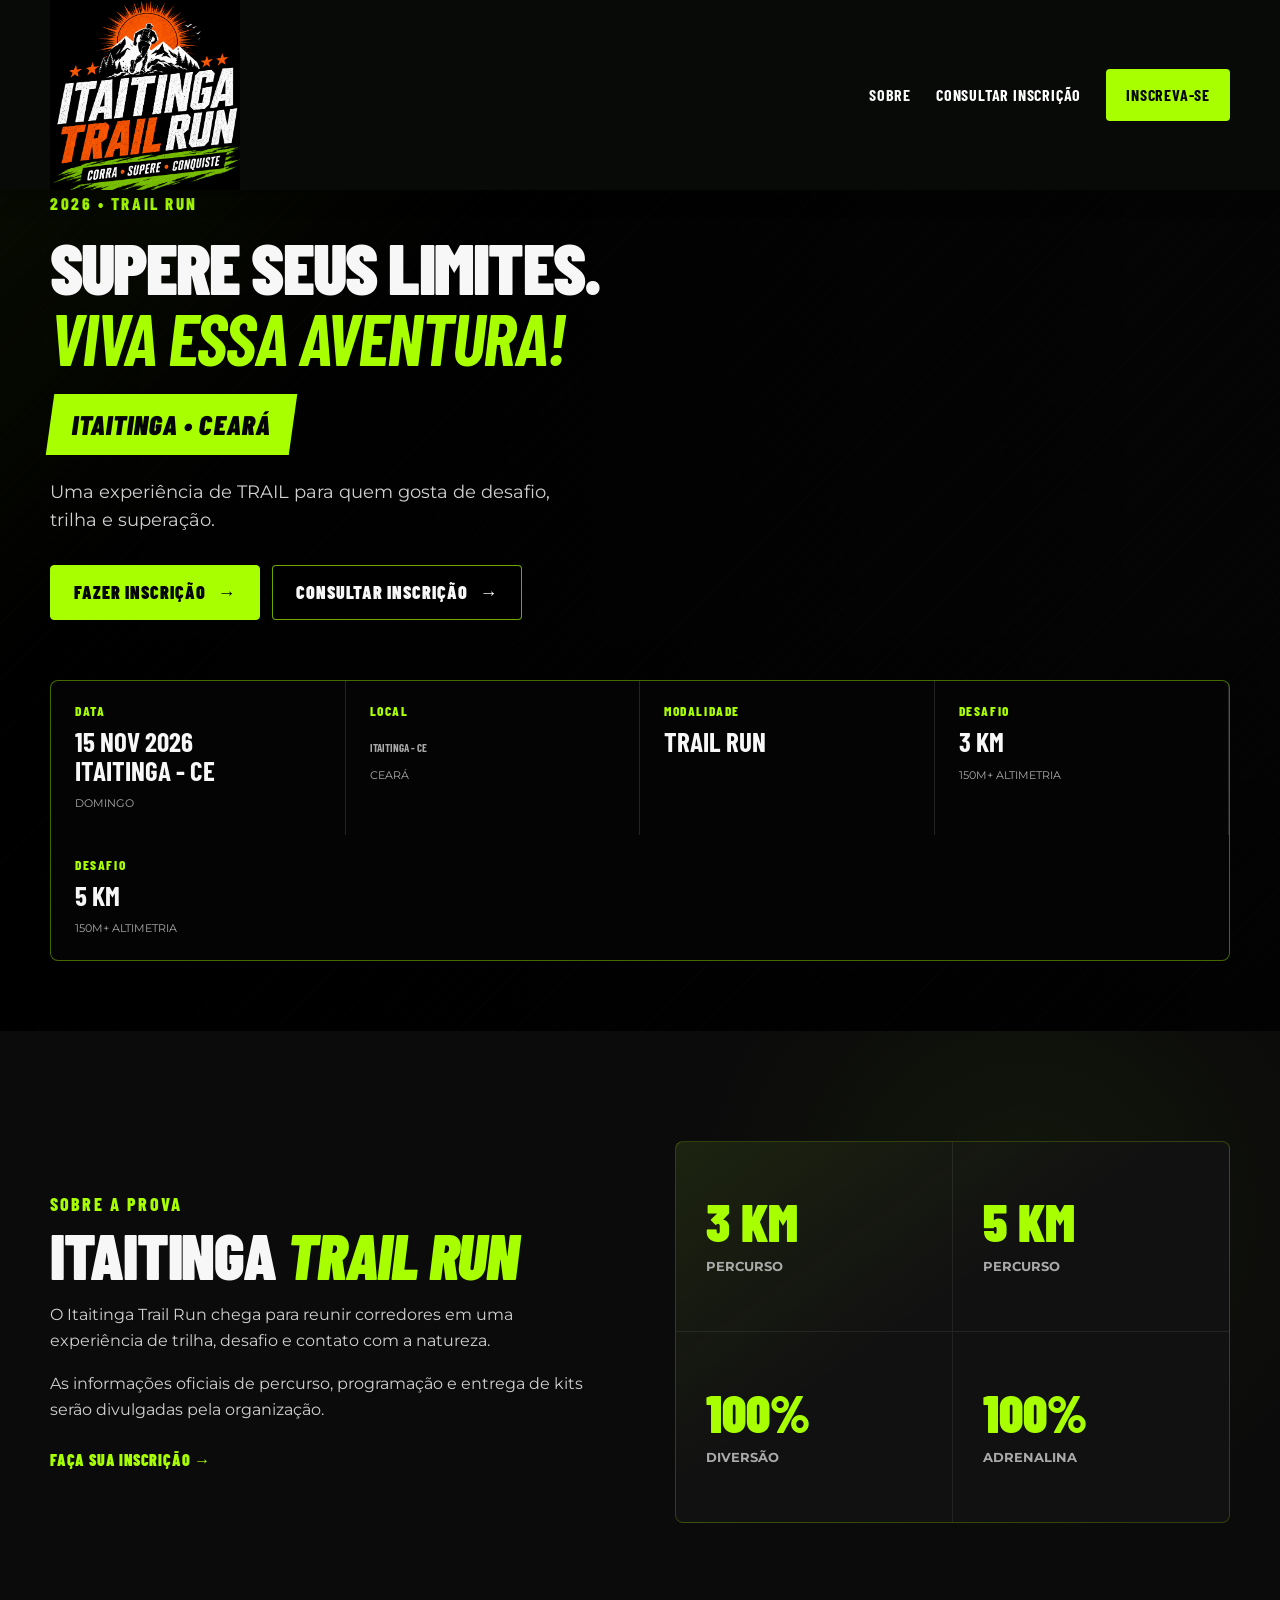
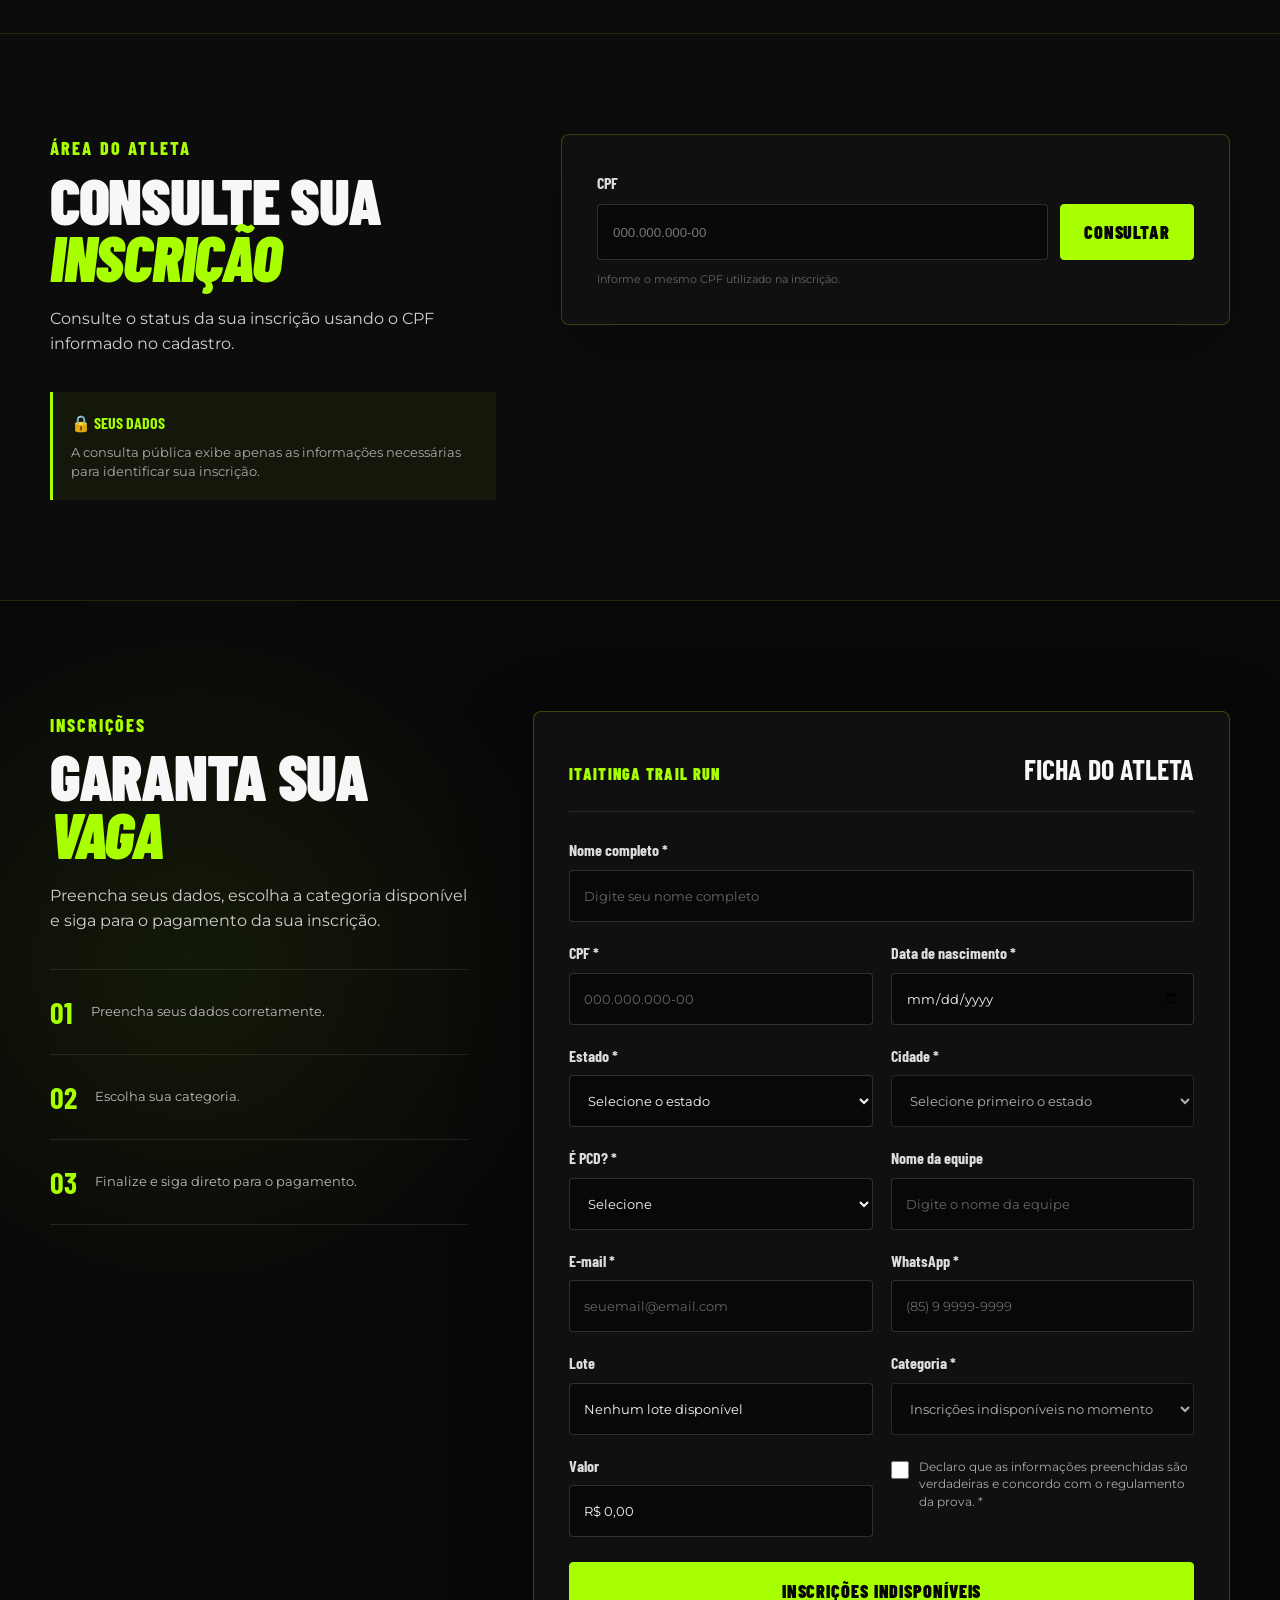
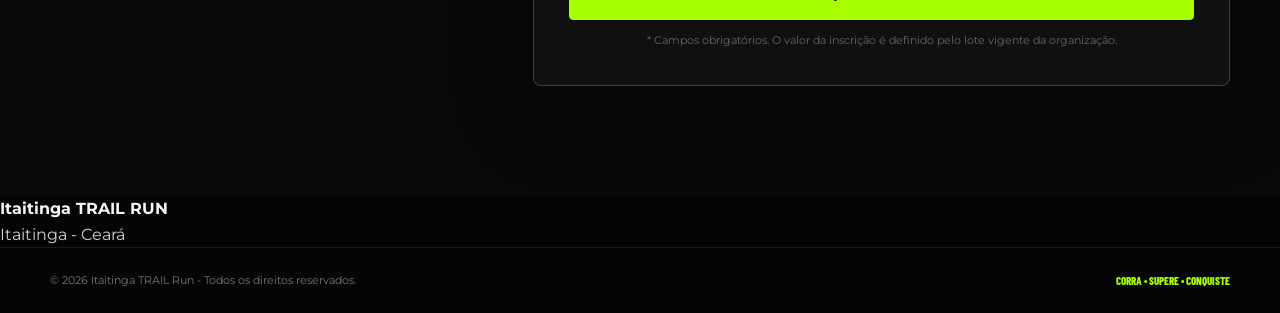
==== commit 5537bbde: "Fix date format in hero-info section" ====
--- a/index.html
+++ b/index.html
@@ -62,12 +62,12 @@
       <div class="hero-info reveal">
         <div>
           <small>DATA</small>
-          <strong id="siteDataEvento">15 NOV 2026</strong>
+          <strong id="siteDataEvento">15 NOV 2026</br>ITAITINGA - CE </strong>
           <span>DOMINGO</span>
         </div>
         <div>
           <small>LOCAL</small>
-          <strong><span id="siteCidade">ITAITINGA - CE</span></strong>
+          <strong><span id="siteModalidade">ITAITINGA - CE</span></strong>
           <span>CEARÁ</span>
         </div>
         <div>
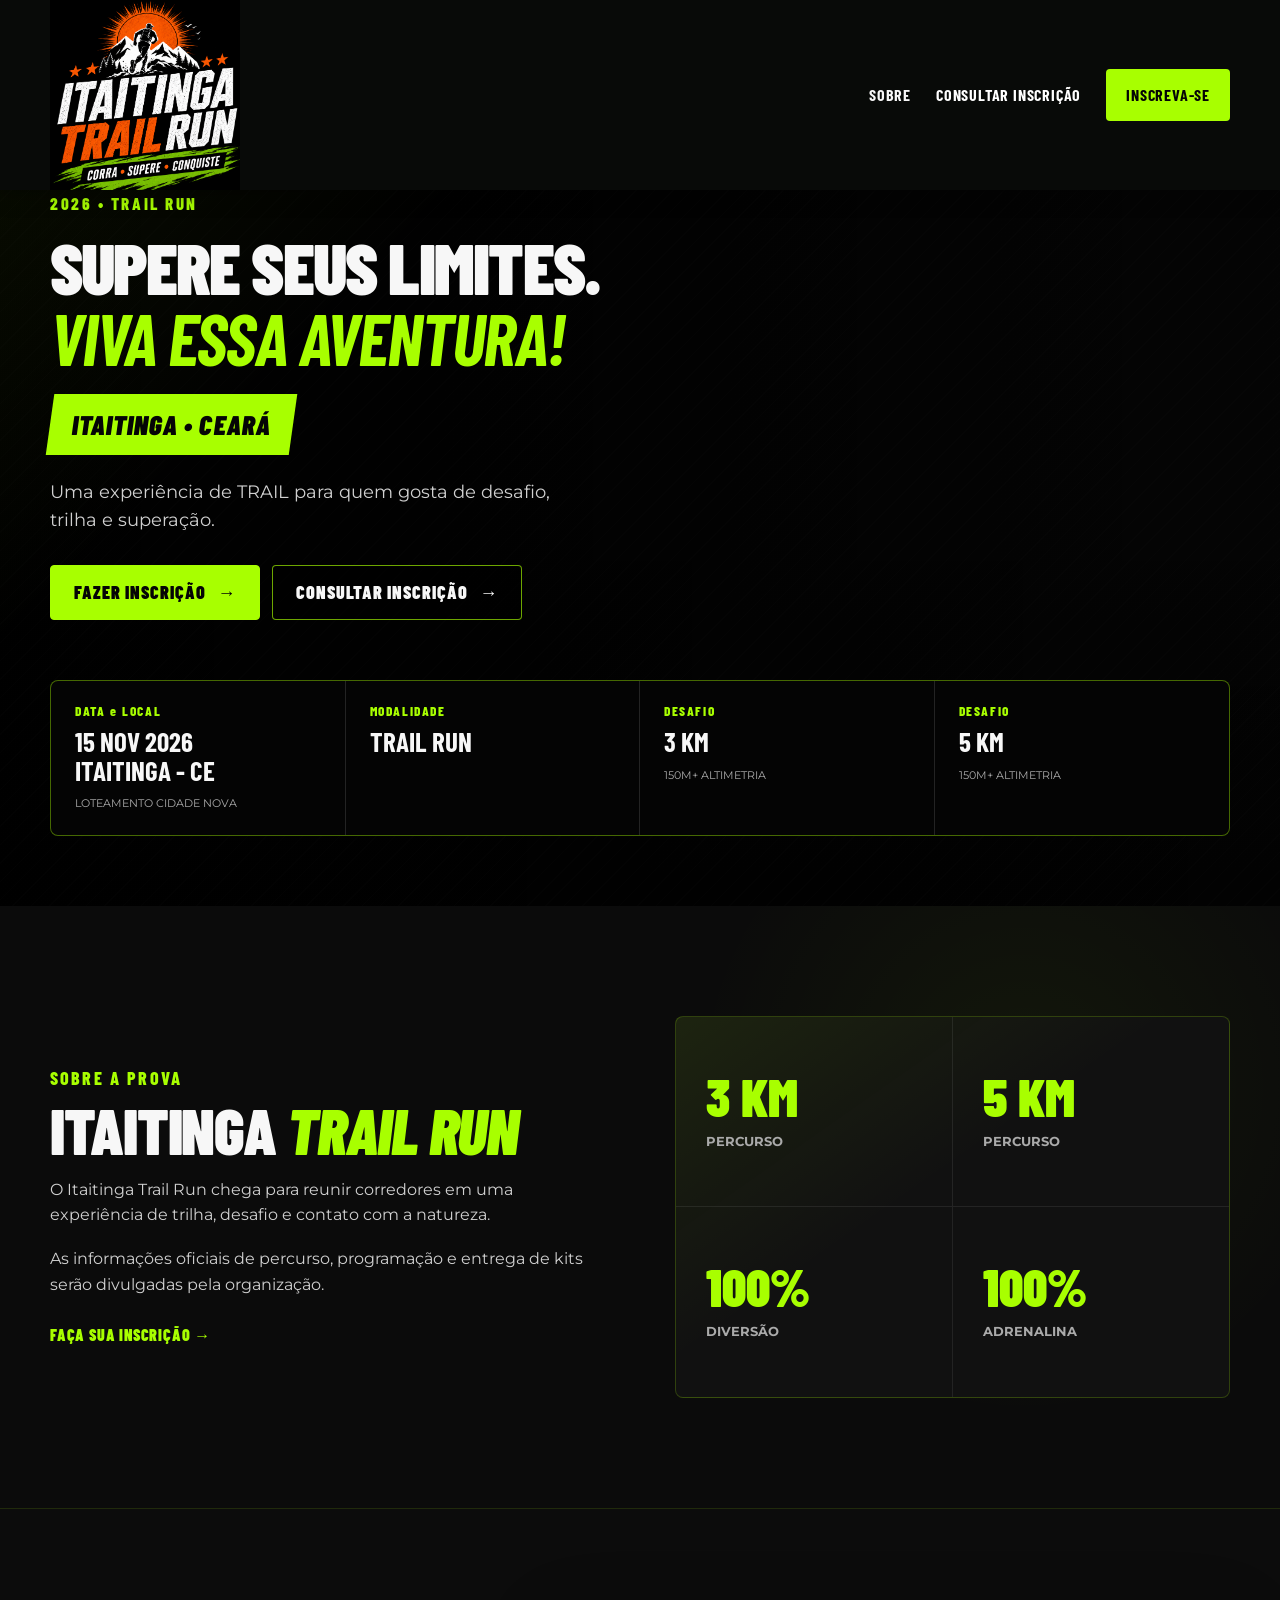
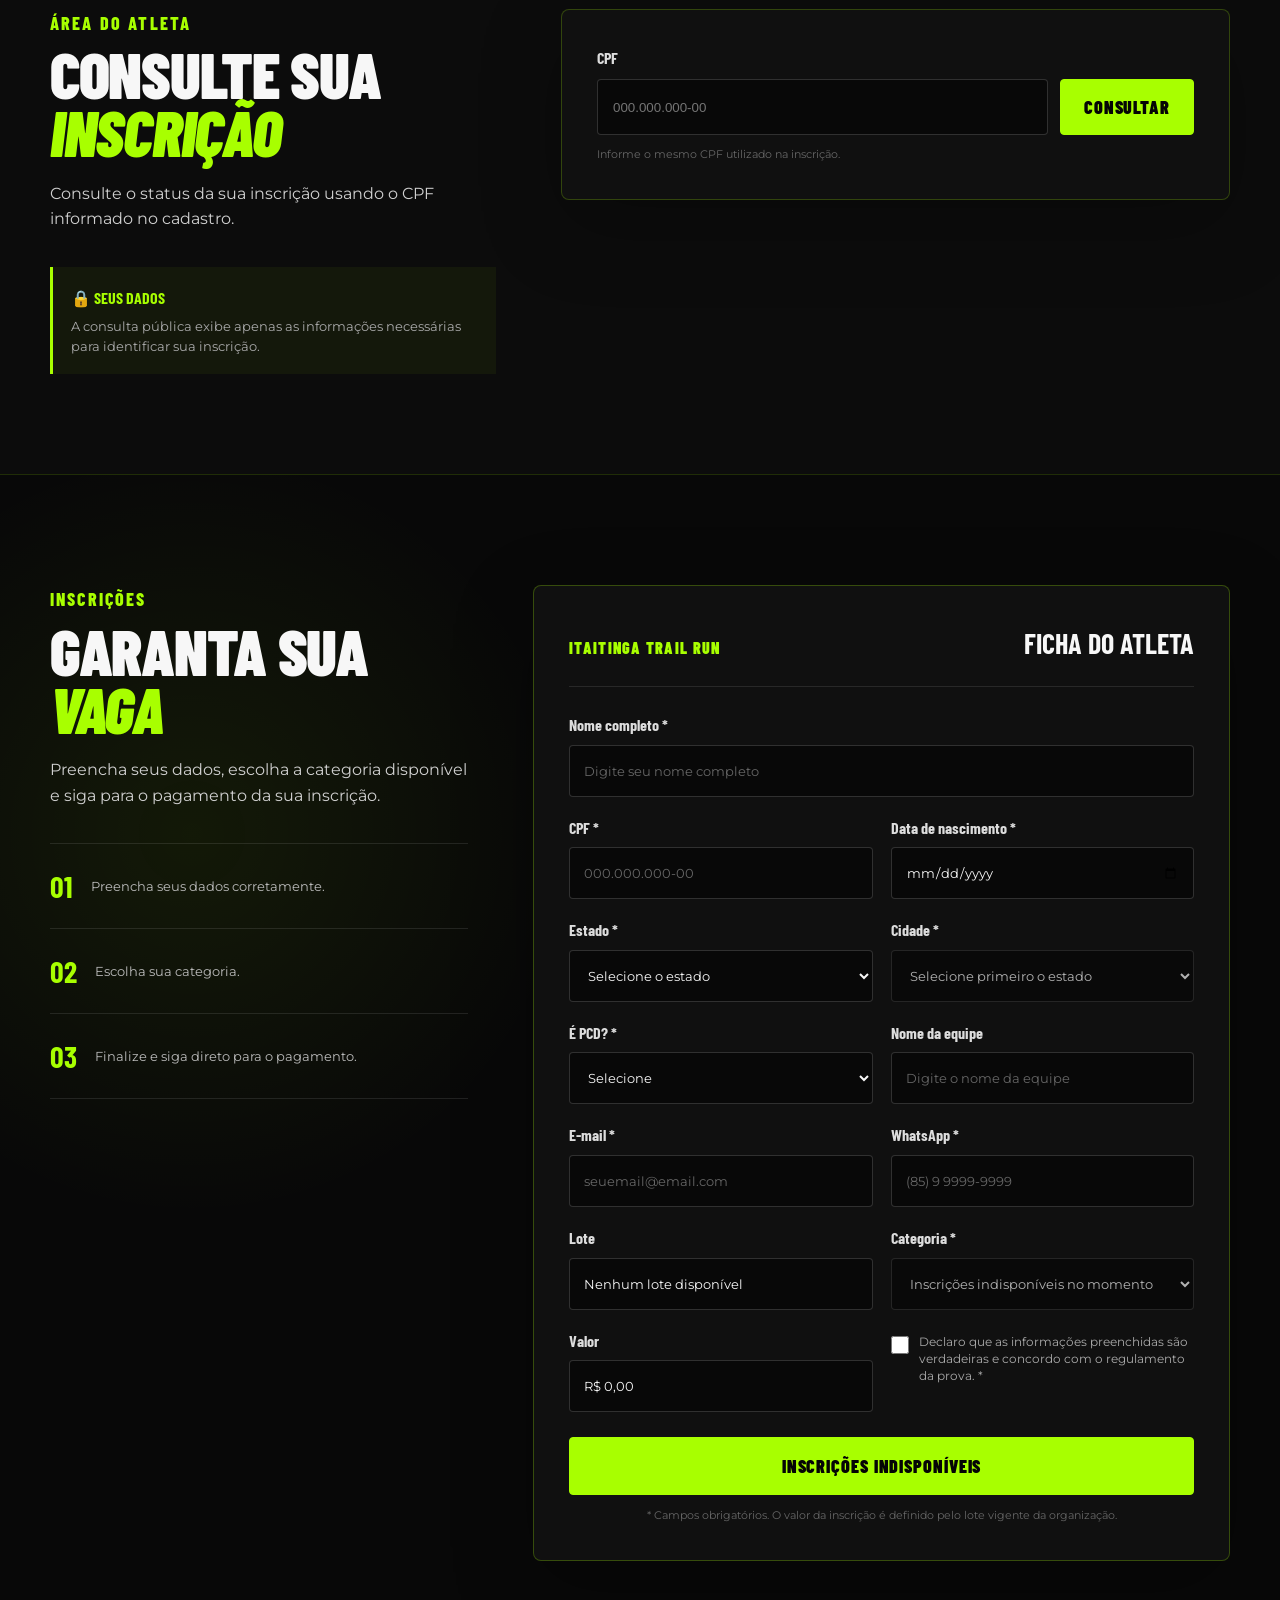
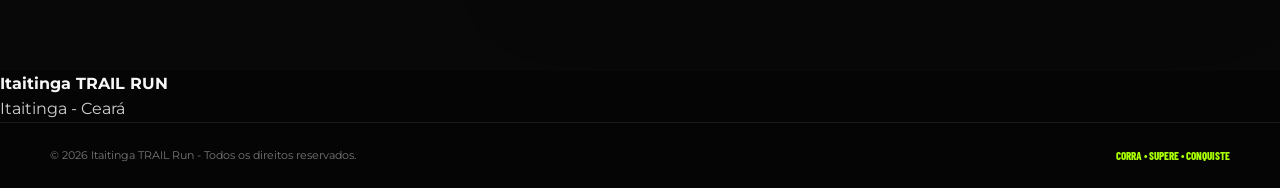
==== commit 9d5e01e7: "Modify event data and local information Updated event information and location details." ====
--- a/index.html
+++ b/index.html
@@ -61,14 +61,9 @@
 
       <div class="hero-info reveal">
         <div>
-          <small>DATA</small>
+          <small>DATA e LOCAL</small>
           <strong id="siteDataEvento">15 NOV 2026</br>ITAITINGA - CE </strong>
-          <span>DOMINGO</span>
-        </div>
-        <div>
-          <small>LOCAL</small>
-          <strong><span id="siteModalidade">ITAITINGA - CE</span></strong>
-          <span>CEARÁ</span>
+          <span>LOTEAMENTO CIDADE NOVA</span>
         </div>
         <div>
           <small>MODALIDADE</small>
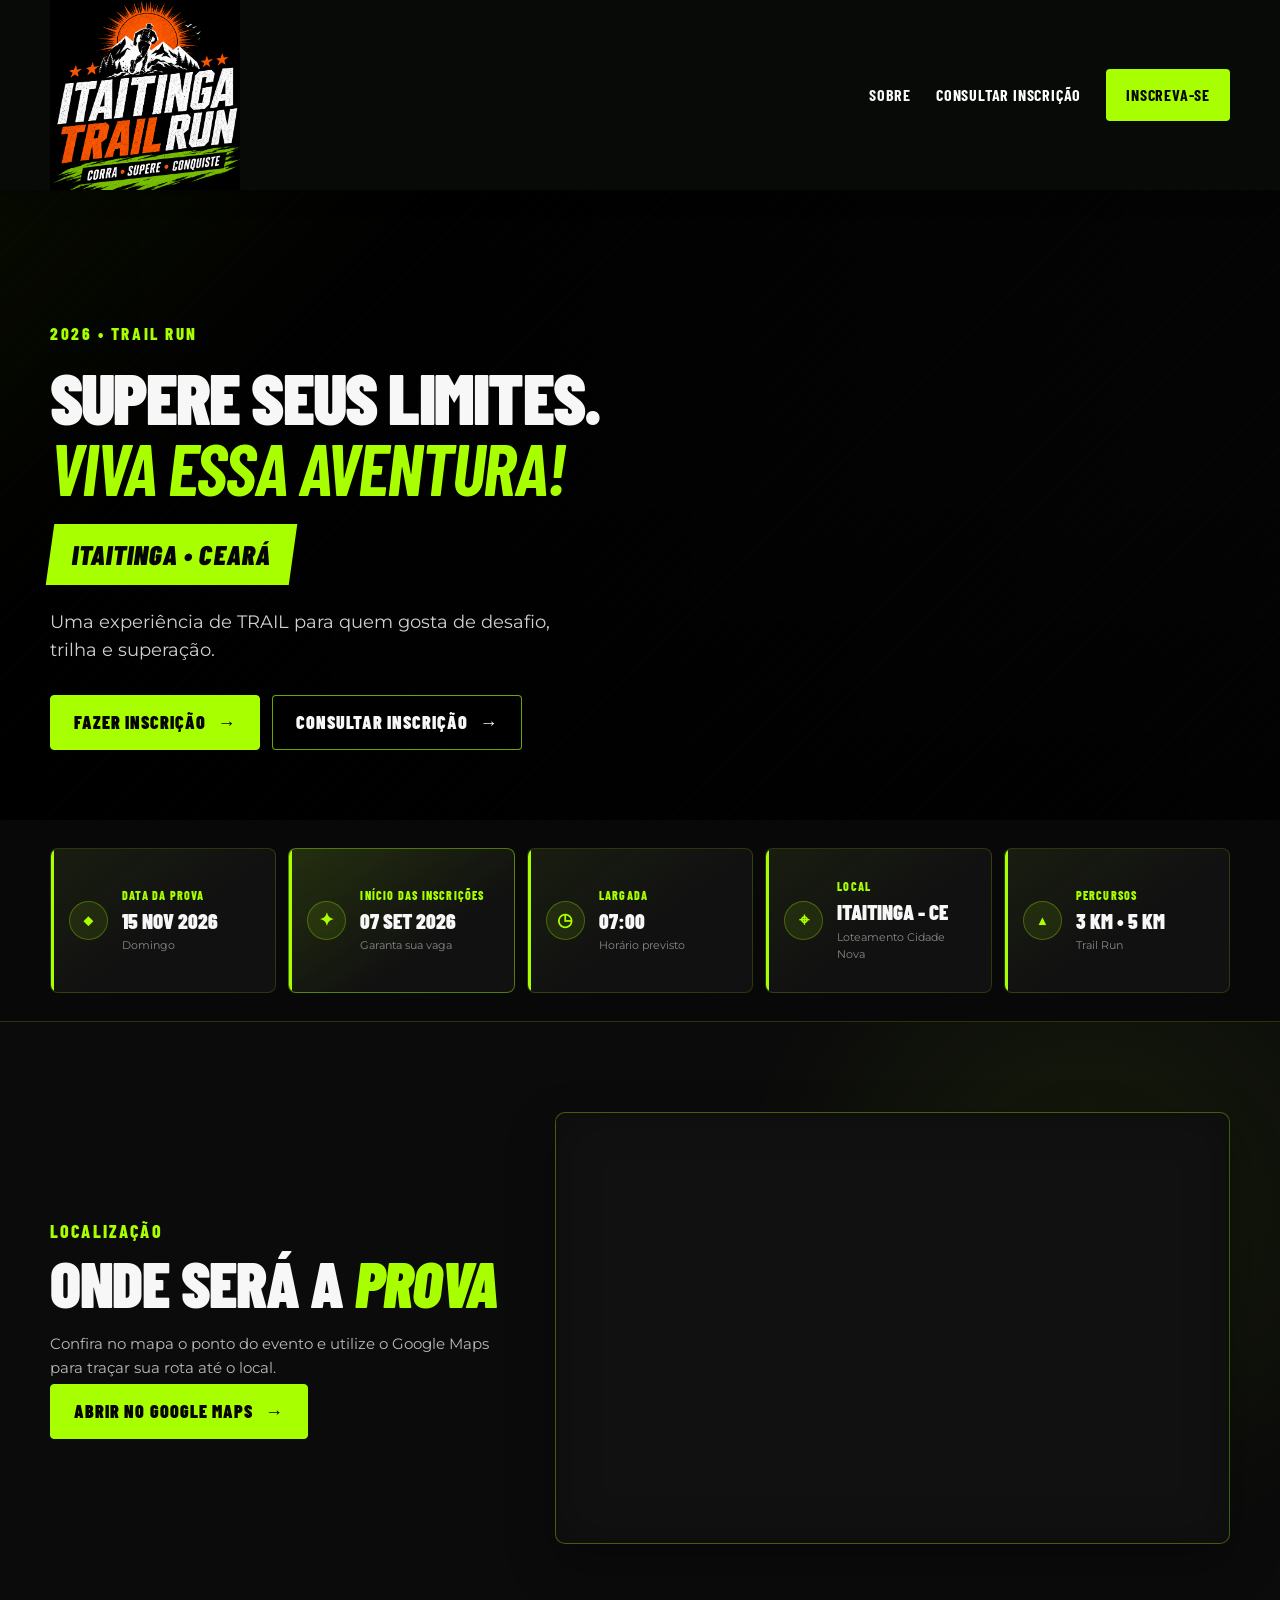
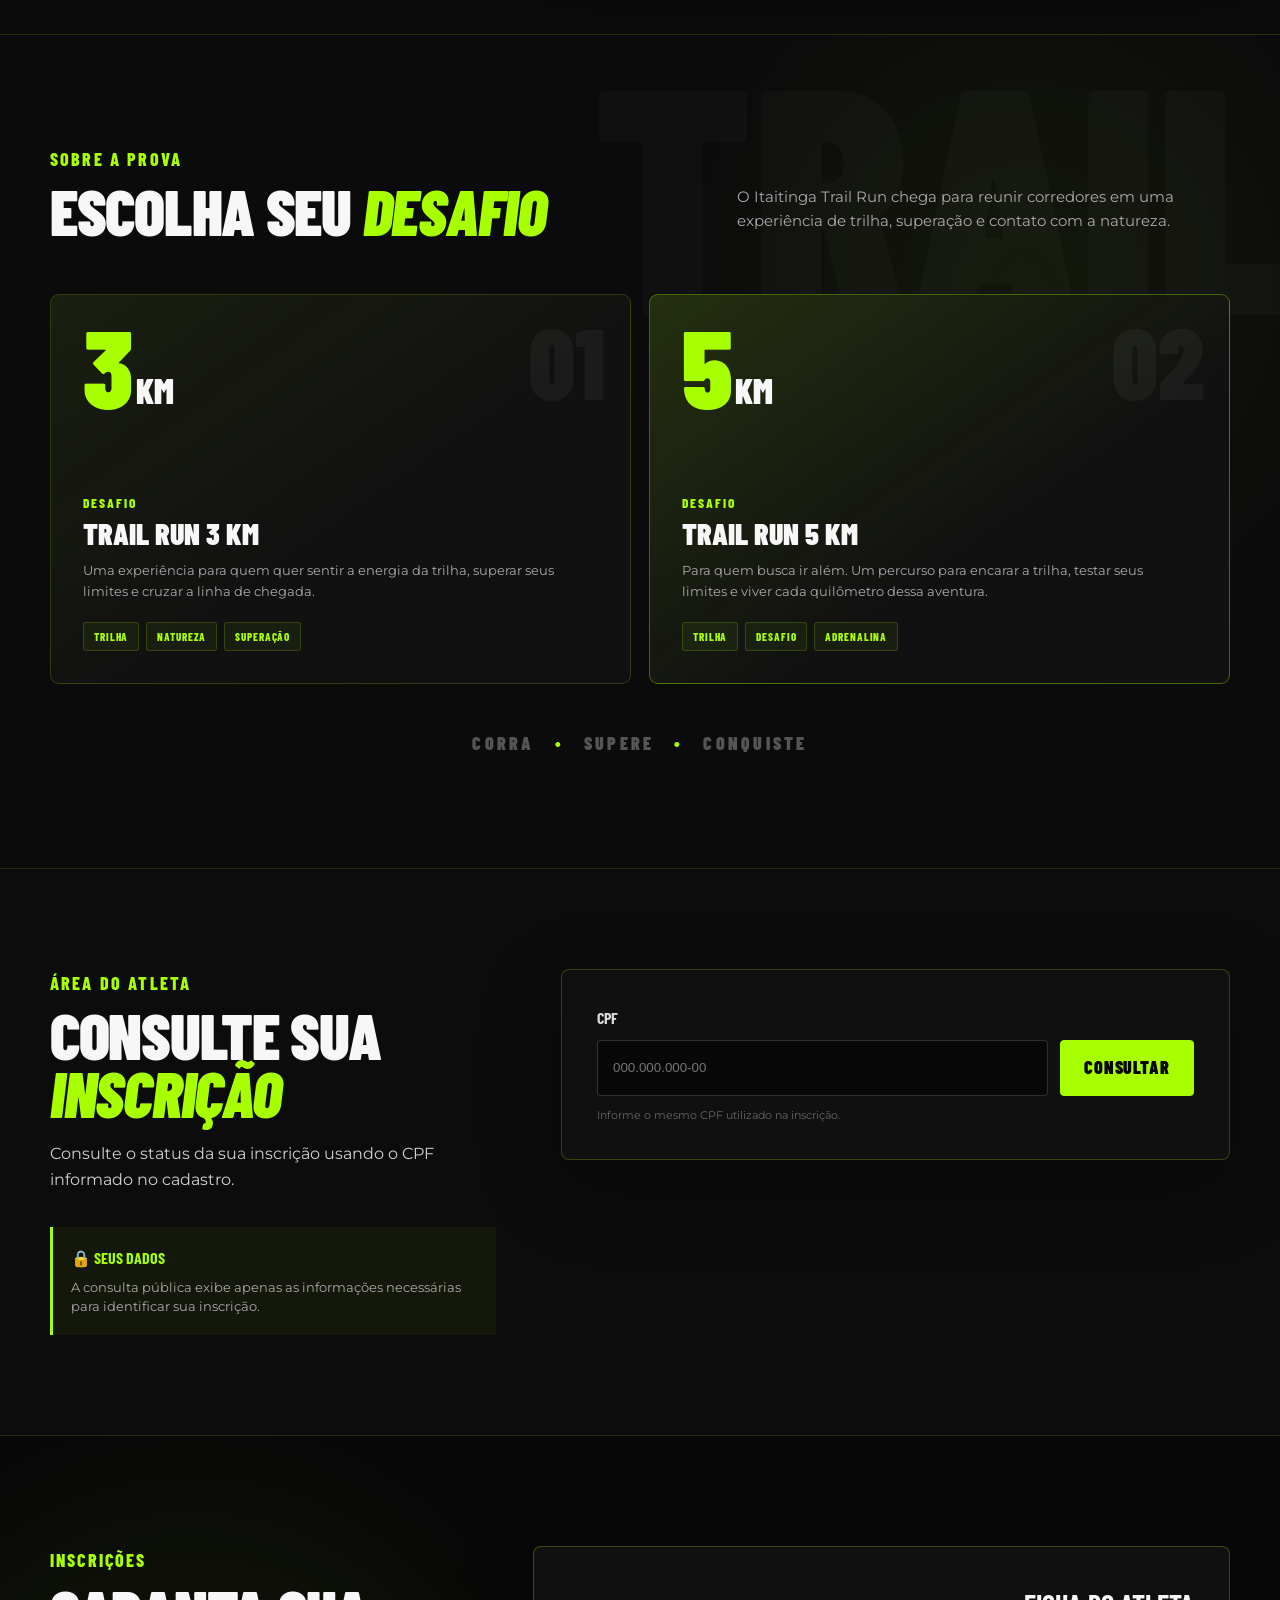
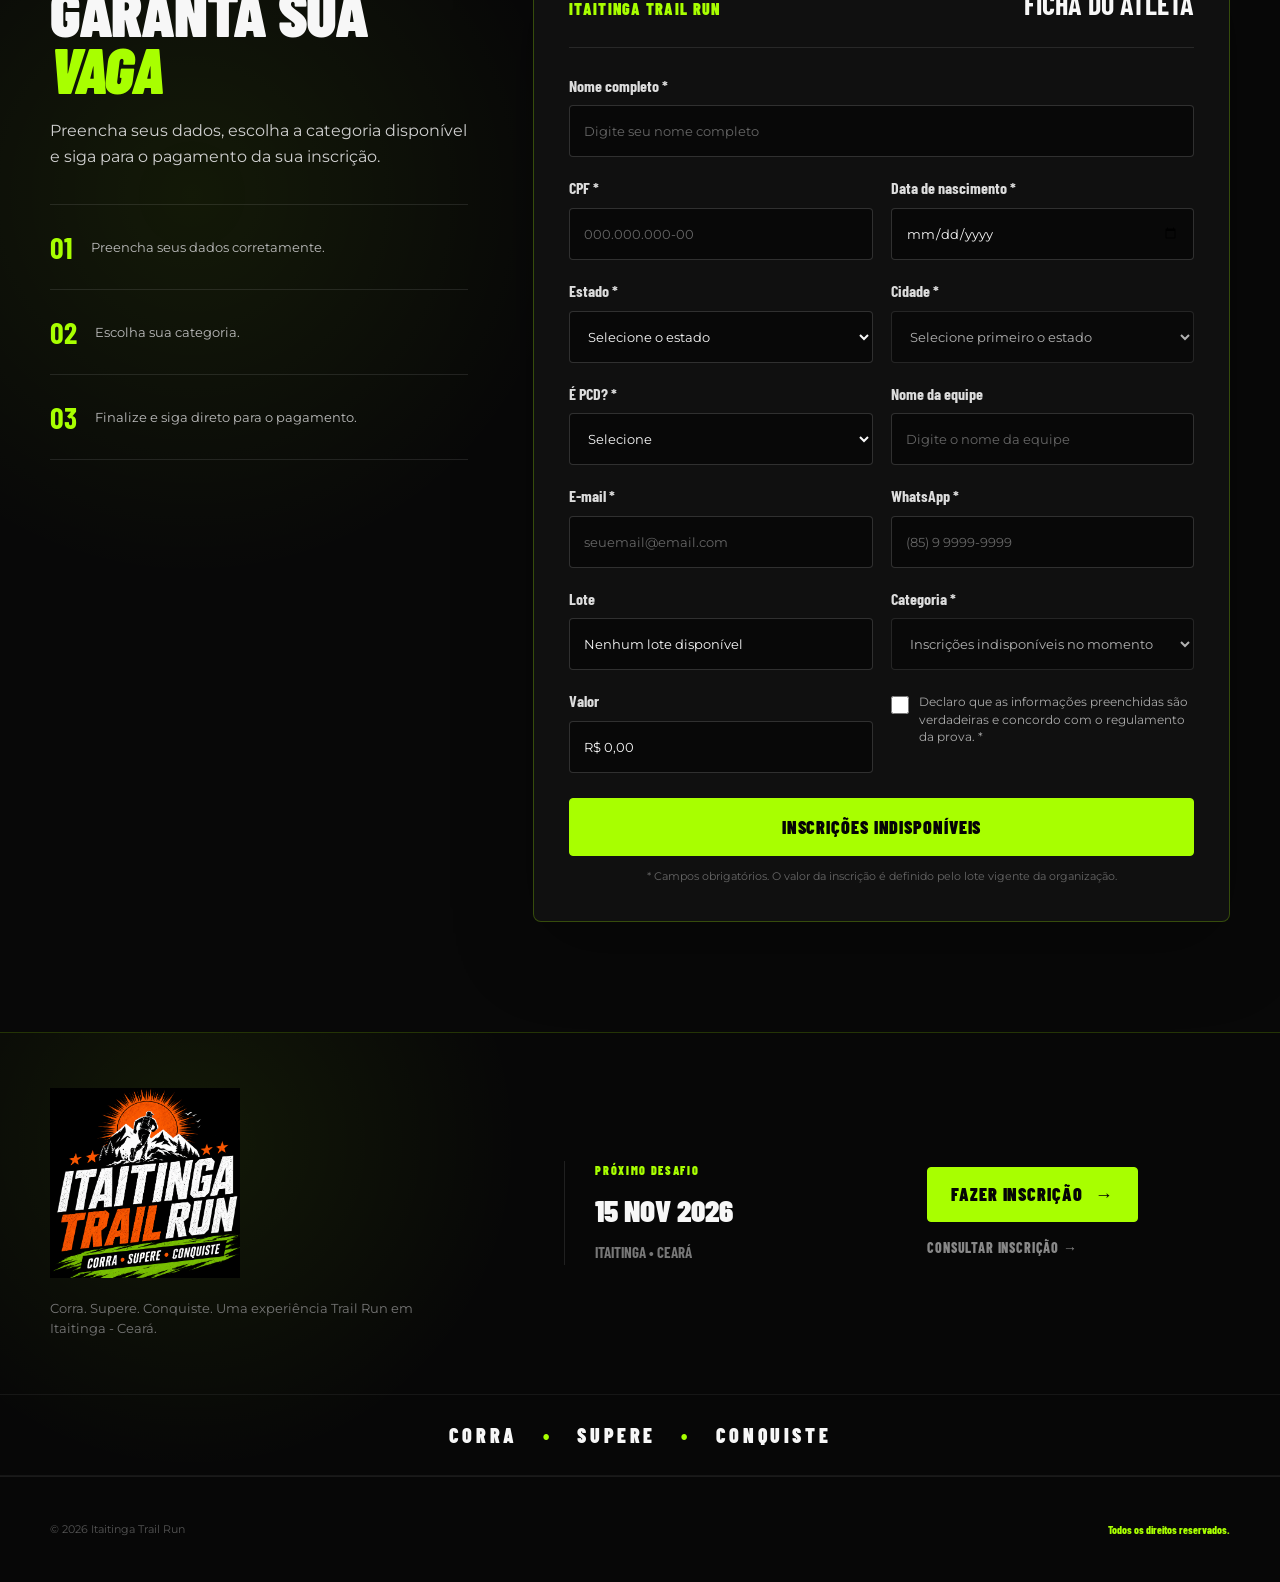
==== commit 90c795ac: "Add files via upload" ====
--- a/index.html
+++ b/index.html
@@ -58,67 +58,256 @@
           <a class="btn btn-outline js-open-consultation" href="#consulta-inscricao">CONSULTAR INSCRIÇÃO <span>→</span></a>
         </div>
       </div>
-
-      <div class="hero-info reveal">
+    </div>
+  </section>
+<!-- INFORMAÇÕES PRINCIPAIS DO EVENTO -->
+<section class="event-details">
+
+  <div class="container">
+
+    <div class="event-details-grid">
+
+      <!-- DATA -->
+      <div class="event-detail-card">
+        <span class="event-detail-icon">◆</span>
+
         <div>
-          <small>DATA e LOCAL</small>
-          <strong id="siteDataEvento">15 NOV 2026</br>ITAITINGA - CE </strong>
-          <span>LOTEAMENTO CIDADE NOVA</span>
-        </div>
+          <small>DATA DA PROVA</small>
+          <strong>15 NOV 2026</strong>
+          <p>Domingo</p>
+        </div>
+      </div>
+
+
+      <!-- INSCRIÇÕES -->
+      <div class="event-detail-card event-detail-featured">
+        <span class="event-detail-icon">✦</span>
+
         <div>
-          <small>MODALIDADE</small>
-          <strong id="siteModalidade">TRAIL RUN</strong>
-          <span></span>
-        </div>
+          <small>INÍCIO DAS INSCRIÇÕES</small>
+          <strong>07 SET 2026</strong>
+          <p>Garanta sua vaga</p>
+        </div>
+      </div>
+
+
+      <!-- HORÁRIO -->
+      <div class="event-detail-card">
+        <span class="event-detail-icon">◷</span>
+
         <div>
+          <small>LARGADA</small>
+          <strong>07:00</strong>
+          <p>Horário previsto</p>
+        </div>
+      </div>
+
+
+      <!-- LOCAL -->
+      <div class="event-detail-card">
+        <span class="event-detail-icon">⌖</span>
+
+        <div>
+          <small>LOCAL</small>
+          <strong>ITAITINGA - CE</strong>
+          <p>Loteamento Cidade Nova</p>
+        </div>
+      </div>
+
+
+      <!-- PERCURSOS -->
+      <div class="event-detail-card">
+        <span class="event-detail-icon">▲</span>
+
+        <div>
+          <small>PERCURSOS</small>
+          <strong>3 KM • 5 KM</strong>
+          <p>Trail Run</p>
+        </div>
+      </div>
+
+    </div>
+
+  </div>
+
+</section>
+
+<!-- LOCALIZAÇÃO DO EVENTO -->
+<section class="event-location">
+
+  <div class="container event-location-grid">
+
+    <div class="event-location-copy">
+
+      <span class="section-label">
+        LOCALIZAÇÃO
+      </span>
+
+      <h2>
+        ONDE SERÁ A <em>PROVA</em>
+      </h2>
+
+      <p>
+        Confira no mapa o ponto do evento e utilize
+        o Google Maps para traçar sua rota até o local.
+      </p>
+
+      <a
+        class="btn btn-primary event-location-button"
+        href="https://www.google.com/maps/search/?api=1&query=Loteamento+Cidade+Nova+Itaitinga+CE"
+        target="_blank"
+        rel="noopener noreferrer"
+      >
+        ABRIR NO GOOGLE MAPS
+        <span>→</span>
+      </a>
+
+    </div>
+
+
+    <div class="event-location-map">
+
+      <iframe
+        title="Localização Itaitinga Trail Run"
+        src="https://www.google.com/maps?q=Loteamento%20Cidade%20Nova%20Itaitinga%20CE&output=embed"
+        loading="lazy"
+        allowfullscreen
+        referrerpolicy="no-referrer-when-downgrade"
+      ></iframe>
+
+    </div>
+
+  </div>
+
+</section>
+
+  <!-- SOBRE -->
+<section class="section section-dark trail-about" id="sobre">
+
+  <div class="container">
+
+    <div class="trail-about-heading reveal">
+
+      <div>
+        <span class="section-label">
+          SOBRE A PROVA
+        </span>
+
+        <h2>
+          ESCOLHA SEU <em>DESAFIO</em>
+        </h2>
+      </div>
+
+      <p>
+        O Itaitinga Trail Run chega para reunir corredores
+        em uma experiência de trilha, superação e contato
+        com a natureza.
+      </p>
+
+    </div>
+
+
+    <div class="trail-challenges">
+
+      <!-- 3 KM -->
+      <article class="trail-challenge-card reveal">
+
+        <div class="trail-challenge-number">
+          01
+        </div>
+
+        <div class="trail-challenge-distance">
+          <strong>3</strong>
+          <span>KM</span>
+        </div>
+
+        <div class="trail-challenge-content">
+
           <small>DESAFIO</small>
-          <strong>3 KM</strong>
-          <span><span id="siteAltimetria">150</span>M+ ALTIMETRIA</span>
-        </div>
-        <div>
+
+          <h3>
+            TRAIL RUN 3 KM
+          </h3>
+
+          <p>
+            Uma experiência para quem quer sentir a energia
+            da trilha, superar seus limites e cruzar a linha
+            de chegada.
+          </p>
+
+          <div class="trail-challenge-tags">
+            <span>TRILHA</span>
+            <span>NATUREZA</span>
+            <span>SUPERAÇÃO</span>
+          </div>
+
+        </div>
+
+      </article>
+
+
+      <!-- 5 KM -->
+      <article class="trail-challenge-card trail-challenge-main reveal">
+
+        <div class="trail-challenge-number">
+          02
+        </div>
+
+        <div class="trail-challenge-distance">
+          <strong>5</strong>
+          <span>KM</span>
+        </div>
+
+        <div class="trail-challenge-content">
+
           <small>DESAFIO</small>
-          <strong>5 KM</strong>
-          <span><span id="siteAltimetria">150</span>M+ ALTIMETRIA</span>
-        </div>
-      </div>
-    </div>
-  </section>
-
-  <!-- SOBRE -->
-  <section class="section section-dark" id="sobre">
-    <div class="container split-section">
-      <div class="section-copy reveal">
-        <span class="section-label">SOBRE A PROVA</span>
-        <h2>ITAITINGA <em>TRAIL RUN</em></h2>
-        <p>
-          O Itaitinga Trail Run chega para reunir corredores em uma experiência de trilha, desafio e contato com a natureza.
-        </p>
-        <p>
-          As informações oficiais de percurso, programação e entrega de kits serão divulgadas pela organização.
-        </p>
-        <a class="text-link js-open-registration" href="#inscricoes">FAÇA SUA INSCRIÇÃO →</a>
-      </div>
-
-      <div class="stats-panel reveal">
-        <div class="stat">
-          <span>3 KM</span>
-          <small>PERCURSO</small>
-        </div>
-        <div class="stat">
-          <span>5 KM</span>
-          <small>PERCURSO</small>
-        </div>
-        <div class="stat">
-          <span>100%</span>
-          <small>DIVERSÃO</small>
-        </div>
-        <div class="stat">
-          <span>100%</span>
-          <small>ADRENALINA</small>
-        </div>
-      </div>
-    </div>
-  </section>
+
+          <h3>
+            TRAIL RUN 5 KM
+          </h3>
+
+          <p>
+            Para quem busca ir além. Um percurso para encarar
+            a trilha, testar seus limites e viver cada quilômetro
+            dessa aventura.
+          </p>
+
+          <div class="trail-challenge-tags">
+            <span>TRILHA</span>
+            <span>DESAFIO</span>
+            <span>ADRENALINA</span>
+          </div>
+
+        </div>
+
+      </article>
+
+    </div>
+
+
+    <div class="trail-about-footer reveal">
+
+      <span>
+        CORRA
+      </span>
+
+      <i>•</i>
+
+      <span>
+        SUPERE
+      </span>
+
+      <i>•</i>
+
+      <span>
+        CONQUISTE
+      </span>
+
+    </div>
+
+  </div>
+
+</section>
 
   <!-- CONSULTA DE INSCRIÇÃO -->
   <section class="consultation-section" id="consulta-inscricao">
@@ -293,18 +482,96 @@
   </section>
 
 </main>
-    <div>
-      <strong>Itaitinga TRAIL RUN</strong>
-      <p>Itaitinga - Ceará</p>
-    </div>
-  </div>
+<!-- RODAPÉ -->
+<footer class="site-footer">
+
+  <div class="container footer-main">
+
+    <div class="footer-brand">
+
+      <img
+        src="assets/logo-itaitinga-trail-run.png"
+        alt="Itaitinga Trail Run"
+      >
+
+      <p>
+        Corra. Supere. Conquiste.
+        Uma experiência Trail Run em Itaitinga - Ceará.
+      </p>
+
+    </div>
+
+
+    <div class="footer-event">
+
+      <small>PRÓXIMO DESAFIO</small>
+
+      <strong>
+        15 NOV 2026
+      </strong>
+
+      <span>
+        ITAITINGA • CEARÁ
+      </span>
+
+    </div>
+
+
+    <div class="footer-actions">
+
+      <a
+        href="#inscricoes"
+        class="btn btn-primary js-open-registration"
+      >
+        FAZER INSCRIÇÃO
+        <span>→</span>
+      </a>
+
+      <a
+        href="#consulta-inscricao"
+        class="footer-consult-link js-open-consultation"
+      >
+        CONSULTAR INSCRIÇÃO →
+      </a>
+
+    </div>
+
+  </div>
+
+
+  <div class="footer-slogan">
+
+    <div class="container">
+
+      <span>CORRA</span>
+      <i>•</i>
+
+      <span>SUPERE</span>
+      <i>•</i>
+
+      <span>CONQUISTE</span>
+
+    </div>
+
+  </div>
+
 
   <div class="footer-bottom">
+
     <div class="container">
-      <span>© 2026 Itaitinga TRAIL Run - Todos os direitos reservados.</span>
-      <span>CORRA • SUPERE • CONQUISTE</span>
-    </div>
-  </div>
+
+      <span>
+        © 2026 Itaitinga Trail Run
+      </span>
+
+      <span>
+        Todos os direitos reservados.
+      </span>
+
+    </div>
+
+  </div>
+
 </footer>
 <!-- MODAL - INSCRIÇÃO REALIZADA -->
 <div id="modalInscricaoSucesso" class="success-modal" hidden>
--- a/css/styles.css
+++ b/css/styles.css
@@ -2106,3 +2106,1079 @@
 }
 
 
+/* ============================================================
+   INFORMAÇÕES PRINCIPAIS DO EVENTO
+   ============================================================ */
+
+.event-details {
+  position: relative;
+  z-index: 10;
+  padding: 28px 0;
+  background: #080808;
+  border-bottom: 1px solid rgba(168,255,0,.18);
+}
+
+.event-details-grid {
+  display: grid;
+  grid-template-columns: repeat(5, 1fr);
+  gap: 12px;
+}
+
+
+/* CARD */
+
+.event-detail-card {
+  position: relative;
+  min-height: 145px;
+
+  display: flex;
+  align-items: center;
+  gap: 14px;
+
+  padding: 20px 18px;
+
+  background:
+    linear-gradient(
+      145deg,
+      rgba(168,255,0,.055),
+      transparent 55%
+    ),
+    #111;
+
+  border: 1px solid rgba(168,255,0,.16);
+  border-radius: 8px;
+
+  overflow: hidden;
+
+  transition:
+    transform .25s ease,
+    border-color .25s ease,
+    background .25s ease;
+}
+
+
+.event-detail-card::before {
+  content: "";
+
+  position: absolute;
+  left: 0;
+  top: 0;
+  bottom: 0;
+
+  width: 3px;
+
+  background: var(--green);
+}
+
+
+.event-detail-card:hover {
+  transform: translateY(-4px);
+
+  border-color:
+    rgba(168,255,0,.55);
+
+  background:
+    linear-gradient(
+      145deg,
+      rgba(168,255,0,.09),
+      transparent 60%
+    ),
+    #131313;
+}
+
+
+/* ÍCONE */
+
+.event-detail-icon {
+  flex: 0 0 auto;
+
+  width: 39px;
+  height: 39px;
+
+  display: flex;
+  align-items: center;
+  justify-content: center;
+
+  border-radius: 50%;
+
+  background:
+    rgba(168,255,0,.09);
+
+  border:
+    1px solid rgba(168,255,0,.28);
+
+  color: var(--green);
+
+  font-size: 18px;
+  font-weight: 900;
+}
+
+
+/* TEXTOS */
+
+.event-detail-card small {
+  display: block;
+
+  margin-bottom: 5px;
+
+  color: var(--green);
+
+  font-family: var(--font-display);
+  font-size: 12px;
+  font-weight: 800;
+
+  letter-spacing: .1em;
+}
+
+
+.event-detail-card strong {
+  display: block;
+
+  color: var(--white);
+
+  font-family: var(--font-display);
+  font-size: 21px;
+  font-weight: 900;
+
+  line-height: 1.05;
+}
+
+
+.event-detail-card p {
+  margin-top: 5px;
+
+  color: #888;
+
+  font-size: 11px;
+}
+
+
+/* CARD INSCRIÇÕES */
+
+.event-detail-featured {
+  border-color:
+    rgba(168,255,0,.42);
+
+  background:
+    linear-gradient(
+      145deg,
+      rgba(168,255,0,.13),
+      transparent 65%
+    ),
+    #111;
+}
+
+
+/* ============================================================
+   RESPONSIVO
+   ============================================================ */
+
+@media (max-width: 1050px) {
+
+  .event-details-grid {
+    grid-template-columns:
+      repeat(3, 1fr);
+  }
+
+}
+
+
+@media (max-width: 700px) {
+
+  .event-details {
+    padding: 18px 0;
+  }
+
+  .event-details-grid {
+    grid-template-columns:
+      repeat(2, 1fr);
+
+    gap: 9px;
+  }
+
+  .event-detail-card {
+    min-height: 125px;
+
+    padding: 15px 12px;
+
+    gap: 10px;
+  }
+
+  .event-detail-icon {
+    width: 32px;
+    height: 32px;
+
+    font-size: 14px;
+  }
+
+  .event-detail-card strong {
+    font-size: 18px;
+  }
+
+  .event-detail-card small {
+    font-size: 10px;
+  }
+
+  .event-detail-card p {
+    font-size: 10px;
+  }
+
+}
+
+
+@media (max-width: 430px) {
+
+  .event-detail-card {
+    align-items: flex-start;
+    flex-direction: column;
+  }
+
+  .event-detail-card:last-child {
+    grid-column: 1 / -1;
+
+    flex-direction: row;
+    align-items: center;
+  }
+
+}
+
+/* ============================================================
+   LOCALIZAÇÃO DO EVENTO
+   ============================================================ */
+
+.event-location {
+  padding: 90px 0;
+
+  background:
+    radial-gradient(
+      circle at 85% 30%,
+      rgba(168,255,0,.07),
+      transparent 30%
+    ),
+    #0b0b0b;
+
+  border-bottom:
+    1px solid rgba(168,255,0,.15);
+}
+
+
+.event-location-grid {
+  display: grid;
+
+  grid-template-columns:
+    .8fr 1.2fr;
+
+  gap: 55px;
+
+  align-items: center;
+}
+
+
+/* TEXTO */
+
+.event-location-copy {
+  max-width: 520px;
+}
+
+
+.event-location-copy h2 {
+  margin-bottom: 20px;
+}
+
+
+.event-location-copy p {
+  max-width: 480px;
+
+  font-size: 15px;
+
+  color: #b9b9b9;
+}
+
+
+/* INFORMAÇÕES */
+
+.event-location-info {
+  display: grid;
+
+  grid-template-columns:
+    repeat(2, 1fr);
+
+  gap: 12px;
+
+  margin: 28px 0;
+}
+
+
+.event-location-info > div {
+  padding: 16px;
+
+  background:
+    rgba(255,255,255,.025);
+
+  border:
+    1px solid rgba(168,255,0,.14);
+
+  border-radius: 7px;
+}
+
+
+.event-location-info small {
+  display: block;
+
+  margin-bottom: 5px;
+
+  color: var(--green);
+
+  font-family:
+    var(--font-display);
+
+  font-size: 11px;
+
+  font-weight: 800;
+
+  letter-spacing: .12em;
+}
+
+
+.event-location-info strong {
+  display: block;
+
+  font-family:
+    var(--font-display);
+
+  font-size: 18px;
+
+  line-height: 1.05;
+}
+
+
+/* BOTÃO */
+
+.event-location-button {
+  margin-top: 4px;
+}
+
+
+/* MAPA */
+
+.event-location-map {
+  position: relative;
+
+  min-height: 430px;
+
+  overflow: hidden;
+
+  border:
+    1px solid rgba(168,255,0,.32);
+
+  border-radius: 10px;
+
+  background: #111;
+
+  box-shadow:
+    0 20px 50px rgba(0,0,0,.3);
+}
+
+
+.event-location-map::before {
+  content: "";
+
+  position: absolute;
+
+  inset: 0;
+
+  pointer-events: none;
+
+  z-index: 2;
+
+  box-shadow:
+    inset 0 0 45px
+    rgba(0,0,0,.28);
+}
+
+
+.event-location-map iframe {
+  display: block;
+
+  width: 100%;
+  height: 430px;
+
+  border: 0;
+
+  filter:
+    grayscale(.15)
+    contrast(1.05);
+}
+
+
+/* ============================================================
+   RESPONSIVO
+   ============================================================ */
+
+@media (max-width: 900px) {
+
+  .event-location-grid {
+    grid-template-columns: 1fr;
+
+    gap: 35px;
+  }
+
+  .event-location-copy {
+    max-width: none;
+  }
+
+}
+
+
+@media (max-width: 600px) {
+
+  .event-location {
+    padding: 65px 0;
+  }
+
+  .event-location-info {
+    grid-template-columns: 1fr;
+  }
+
+  .event-location-map,
+  .event-location-map iframe {
+    min-height: 340px;
+    height: 340px;
+  }
+
+  .event-location-button {
+    width: 100%;
+  }
+
+}
+
+/* ============================================================
+   SOBRE A PROVA - TRAIL
+   ============================================================ */
+
+.trail-about {
+  position: relative;
+  overflow: hidden;
+}
+
+
+.trail-about::before {
+  content: "TRAIL";
+
+  position: absolute;
+  right: -20px;
+  top: 40px;
+
+  color: rgba(255,255,255,.018);
+
+  font-family: var(--font-display);
+  font-size: clamp(160px, 25vw, 360px);
+  font-weight: 900;
+
+  line-height: .7;
+
+  pointer-events: none;
+}
+
+
+/* CABEÇALHO */
+
+.trail-about-heading {
+  position: relative;
+  z-index: 2;
+
+  display: grid;
+
+  grid-template-columns:
+    1fr .8fr;
+
+  gap: 70px;
+
+  align-items: end;
+
+  margin-bottom: 55px;
+}
+
+
+.trail-about-heading p {
+  max-width: 500px;
+
+  padding-bottom: 6px;
+
+  color: #aaa;
+
+  font-size: 15px;
+}
+
+
+/* CARDS */
+
+.trail-challenges {
+  position: relative;
+  z-index: 2;
+
+  display: grid;
+
+  grid-template-columns:
+    repeat(2, 1fr);
+
+  gap: 18px;
+}
+
+
+.trail-challenge-card {
+  position: relative;
+
+  min-height: 390px;
+
+  padding: 32px;
+
+  overflow: hidden;
+
+  display: flex;
+  flex-direction: column;
+
+  background:
+    linear-gradient(
+      145deg,
+      rgba(168,255,0,.06),
+      transparent 55%
+    ),
+    #111;
+
+  border:
+    1px solid rgba(168,255,0,.18);
+
+  border-radius: 9px;
+
+  transition:
+    transform .3s ease,
+    border-color .3s ease;
+}
+
+
+.trail-challenge-card:hover {
+  transform:
+    translateY(-6px);
+
+  border-color:
+    rgba(168,255,0,.55);
+}
+
+
+/* CARD 5 KM */
+
+.trail-challenge-main {
+  background:
+    linear-gradient(
+      145deg,
+      rgba(168,255,0,.13),
+      transparent 60%
+    ),
+    #111;
+
+  border-color:
+    rgba(168,255,0,.35);
+}
+
+
+/* NUMERAÇÃO */
+
+.trail-challenge-number {
+  position: absolute;
+
+  right: 25px;
+  top: 15px;
+
+  color:
+    rgba(255,255,255,.045);
+
+  font-family:
+    var(--font-display);
+
+  font-size: 100px;
+
+  font-weight: 900;
+
+  line-height: 1;
+}
+
+
+/* DISTÂNCIA */
+
+.trail-challenge-distance {
+  display: flex;
+
+  align-items: flex-end;
+
+  gap: 8px;
+
+  margin-bottom: 35px;
+}
+
+
+.trail-challenge-distance strong {
+  color: var(--green);
+
+  font-family:
+    var(--font-display);
+
+  font-size: 110px;
+
+  font-weight: 900;
+
+  line-height: .7;
+
+  letter-spacing: -.05em;
+}
+
+
+.trail-challenge-distance span {
+  color: var(--white);
+
+  font-family:
+    var(--font-display);
+
+  font-size: 35px;
+
+  font-weight: 900;
+
+  line-height: .8;
+}
+
+
+/* CONTEÚDO */
+
+.trail-challenge-content {
+  margin-top: auto;
+}
+
+
+.trail-challenge-content small {
+  color: var(--green);
+
+  font-family:
+    var(--font-display);
+
+  font-weight: 800;
+
+  letter-spacing: .15em;
+}
+
+
+.trail-challenge-content h3 {
+  margin: 3px 0 12px;
+
+  font-family:
+    var(--font-display);
+
+  font-size: 30px;
+
+  font-weight: 900;
+
+  line-height: 1;
+
+  text-transform: uppercase;
+}
+
+
+.trail-challenge-content p {
+  max-width: 480px;
+
+  color: #aaa;
+
+  font-size: 13px;
+}
+
+
+/* TAGS */
+
+.trail-challenge-tags {
+  display: flex;
+
+  flex-wrap: wrap;
+
+  gap: 7px;
+
+  margin-top: 20px;
+}
+
+
+.trail-challenge-tags span {
+  padding: 5px 10px;
+
+  color: var(--green);
+
+  background:
+    rgba(168,255,0,.055);
+
+  border:
+    1px solid rgba(168,255,0,.18);
+
+  border-radius: 3px;
+
+  font-family:
+    var(--font-display);
+
+  font-size: 11px;
+
+  font-weight: 800;
+
+  letter-spacing: .08em;
+}
+
+
+/* FRASE FINAL */
+
+.trail-about-footer {
+  position: relative;
+  z-index: 2;
+
+  display: flex;
+
+  align-items: center;
+  justify-content: center;
+
+  gap: 20px;
+
+  margin-top: 45px;
+
+  color: #555;
+
+  font-family:
+    var(--font-display);
+
+  font-size: 18px;
+
+  font-weight: 900;
+
+  letter-spacing: .18em;
+}
+
+
+.trail-about-footer i {
+  color: var(--green);
+
+  font-style: normal;
+}
+
+
+/* ============================================================
+   RESPONSIVO
+   ============================================================ */
+
+@media (max-width: 850px) {
+
+  .trail-about-heading {
+    grid-template-columns: 1fr;
+
+    gap: 20px;
+  }
+
+  .trail-challenges {
+    grid-template-columns: 1fr;
+  }
+
+}
+
+
+@media (max-width: 500px) {
+
+  .trail-challenge-card {
+    min-height: 350px;
+
+    padding: 25px 20px;
+  }
+
+  .trail-challenge-distance strong {
+    font-size: 90px;
+  }
+
+  .trail-challenge-distance span {
+    font-size: 29px;
+  }
+
+  .trail-challenge-number {
+    font-size: 75px;
+  }
+
+  .trail-about-footer {
+    gap: 9px;
+
+    font-size: 13px;
+
+    letter-spacing: .1em;
+  }
+
+}
+
+
+/* ============================================================
+   RODAPÉ
+   ============================================================ */
+
+.site-footer {
+  position: relative;
+
+  background:
+    radial-gradient(
+      circle at 15% 20%,
+      rgba(168,255,0,.07),
+      transparent 28%
+    ),
+    #070707;
+
+  border-top:
+    1px solid rgba(168,255,0,.18);
+}
+
+
+/* CONTEÚDO PRINCIPAL */
+
+.footer-main {
+  min-height: 280px;
+
+  display: grid;
+
+  grid-template-columns:
+    1.2fr .8fr .8fr;
+
+  align-items: center;
+
+  gap: 60px;
+
+  padding-top: 55px;
+  padding-bottom: 55px;
+}
+
+
+/* LOGO */
+
+.footer-brand img {
+  width: 190px;
+
+  margin-bottom: 20px;
+}
+
+
+.footer-brand p {
+  max-width: 370px;
+
+  color: #777;
+
+  font-size: 13px;
+}
+
+
+/* EVENTO */
+
+.footer-event {
+  padding-left: 30px;
+
+  border-left:
+    1px solid rgba(255,255,255,.1);
+}
+
+
+.footer-event small {
+  display: block;
+
+  color: var(--green);
+
+  font-family:
+    var(--font-display);
+
+  font-size: 12px;
+
+  font-weight: 900;
+
+  letter-spacing: .14em;
+}
+
+
+.footer-event strong {
+  display: block;
+
+  margin: 5px 0;
+
+  color: var(--white);
+
+  font-family:
+    var(--font-display);
+
+  font-size: 31px;
+
+  font-weight: 900;
+}
+
+
+.footer-event span {
+  color: #777;
+
+  font-family:
+    var(--font-display);
+
+  font-size: 15px;
+
+  font-weight: 700;
+}
+
+
+/* AÇÕES */
+
+.footer-actions {
+  display: flex;
+
+  flex-direction: column;
+
+  align-items: flex-start;
+
+  gap: 15px;
+}
+
+
+.footer-consult-link {
+  color: #888;
+
+  font-family:
+    var(--font-display);
+
+  font-size: 14px;
+
+  font-weight: 800;
+
+  letter-spacing: .06em;
+
+  transition: .2s ease;
+}
+
+
+.footer-consult-link:hover {
+  color: var(--green);
+}
+
+
+/* CORRA • SUPERE • CONQUISTE */
+
+.footer-slogan {
+  border-top:
+    1px solid rgba(255,255,255,.06);
+
+  border-bottom:
+    1px solid rgba(255,255,255,.06);
+}
+
+
+.footer-slogan .container {
+  min-height: 80px;
+
+  display: flex;
+
+  align-items: center;
+  justify-content: center;
+
+  gap: 25px;
+
+  font-family:
+    var(--font-display);
+
+  font-size: 20px;
+
+  font-weight: 900;
+
+  letter-spacing: .18em;
+}
+
+
+.footer-slogan i {
+  color: var(--green);
+
+  font-style: normal;
+}
+
+
+/* ÚLTIMA LINHA */
+
+.footer-bottom {
+  padding: 20px 0;
+}
+
+
+.footer-bottom .container {
+  display: flex;
+
+  align-items: center;
+  justify-content: space-between;
+
+  gap: 20px;
+
+  color: #555;
+
+  font-size: 11px;
+}
+
+
+/* ============================================================
+   MOBILE
+   ============================================================ */
+
+@media (max-width: 850px) {
+
+  .footer-main {
+    grid-template-columns: 1fr;
+
+    gap: 35px;
+  }
+
+  .footer-event {
+    padding-left: 0;
+
+    padding-top: 25px;
+
+    border-left: 0;
+
+    border-top:
+      1px solid rgba(255,255,255,.08);
+  }
+
+}
+
+
+@media (max-width: 500px) {
+
+  .footer-main {
+    padding-top: 45px;
+    padding-bottom: 40px;
+  }
+
+  .footer-brand img {
+    width: 170px;
+  }
+
+  .footer-actions .btn {
+    width: 100%;
+  }
+
+  .footer-actions {
+    align-items: stretch;
+  }
+
+  .footer-slogan .container {
+    min-height: 65px;
+
+    gap: 9px;
+
+    font-size: 13px;
+
+    letter-spacing: .1em;
+  }
+
+  .footer-bottom .container {
+    flex-direction: column;
+
+    align-items: flex-start;
+
+    gap: 3px;
+  }
+
+}
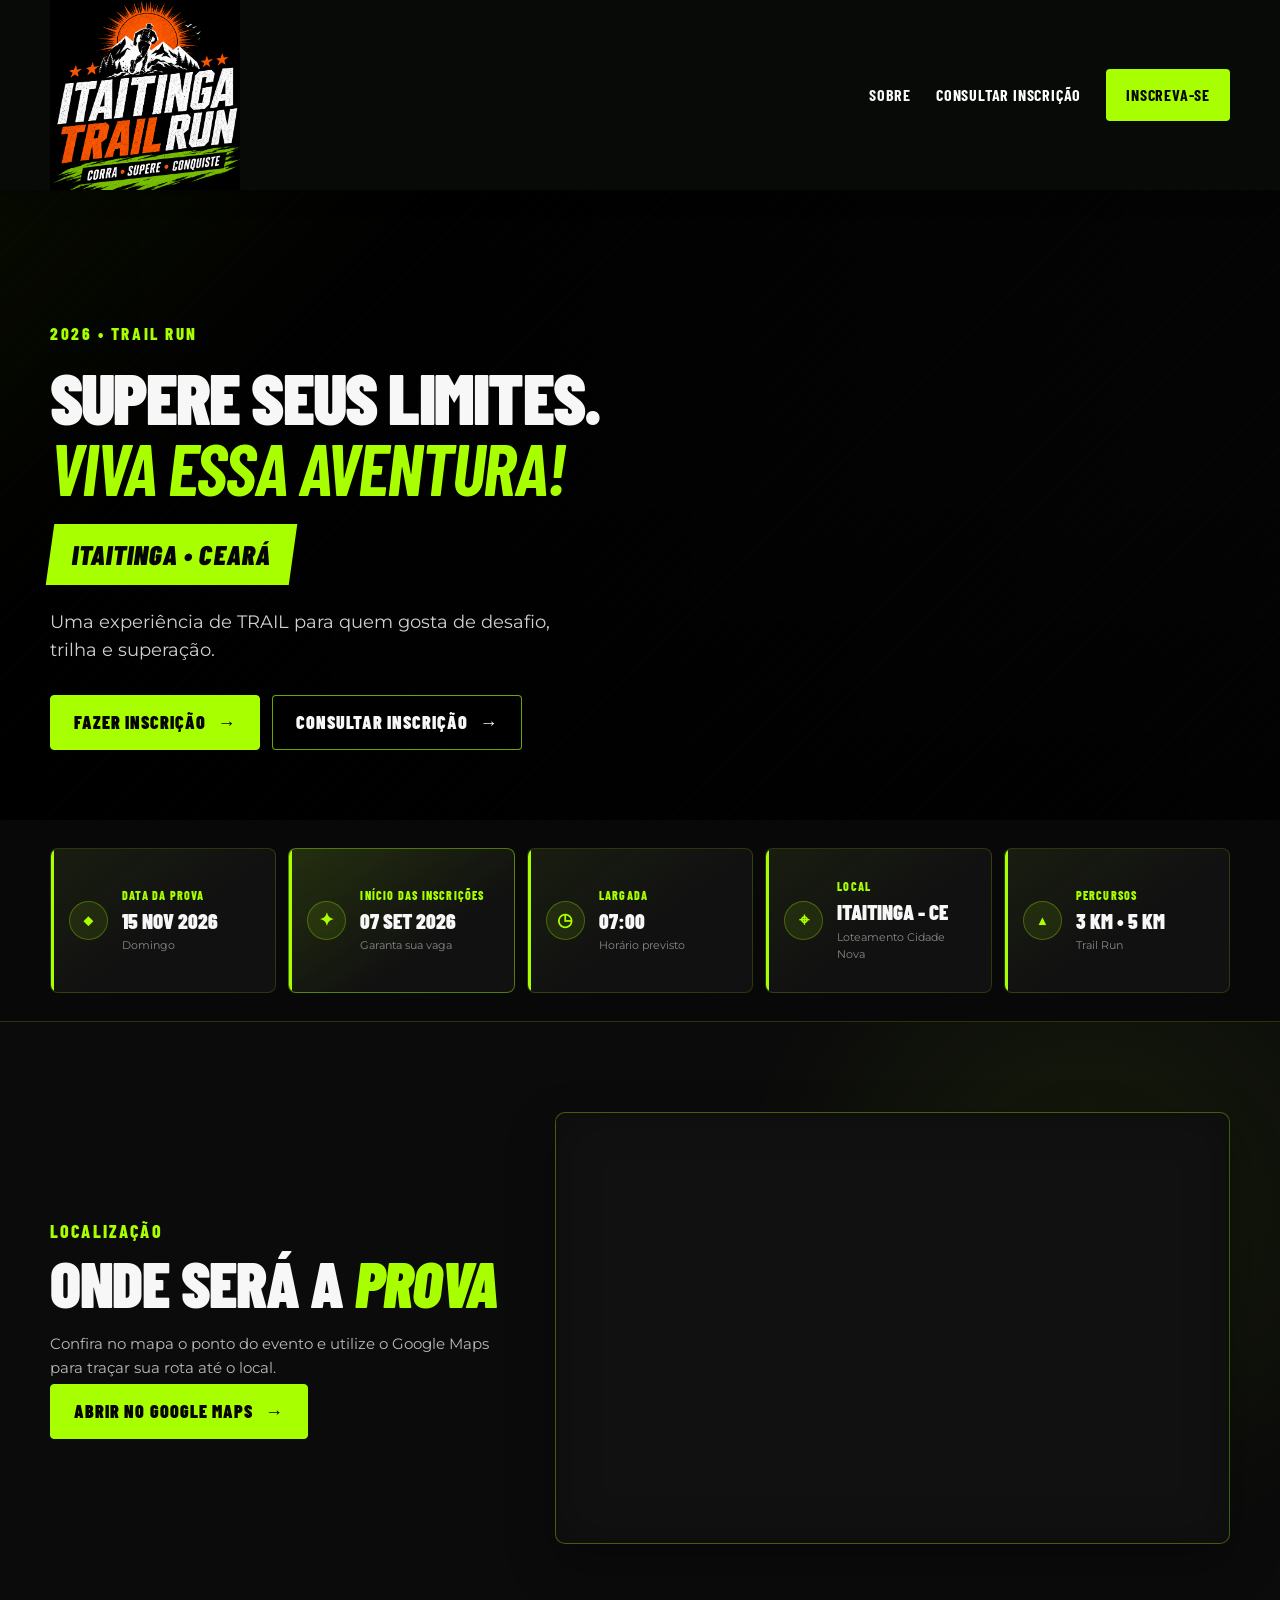
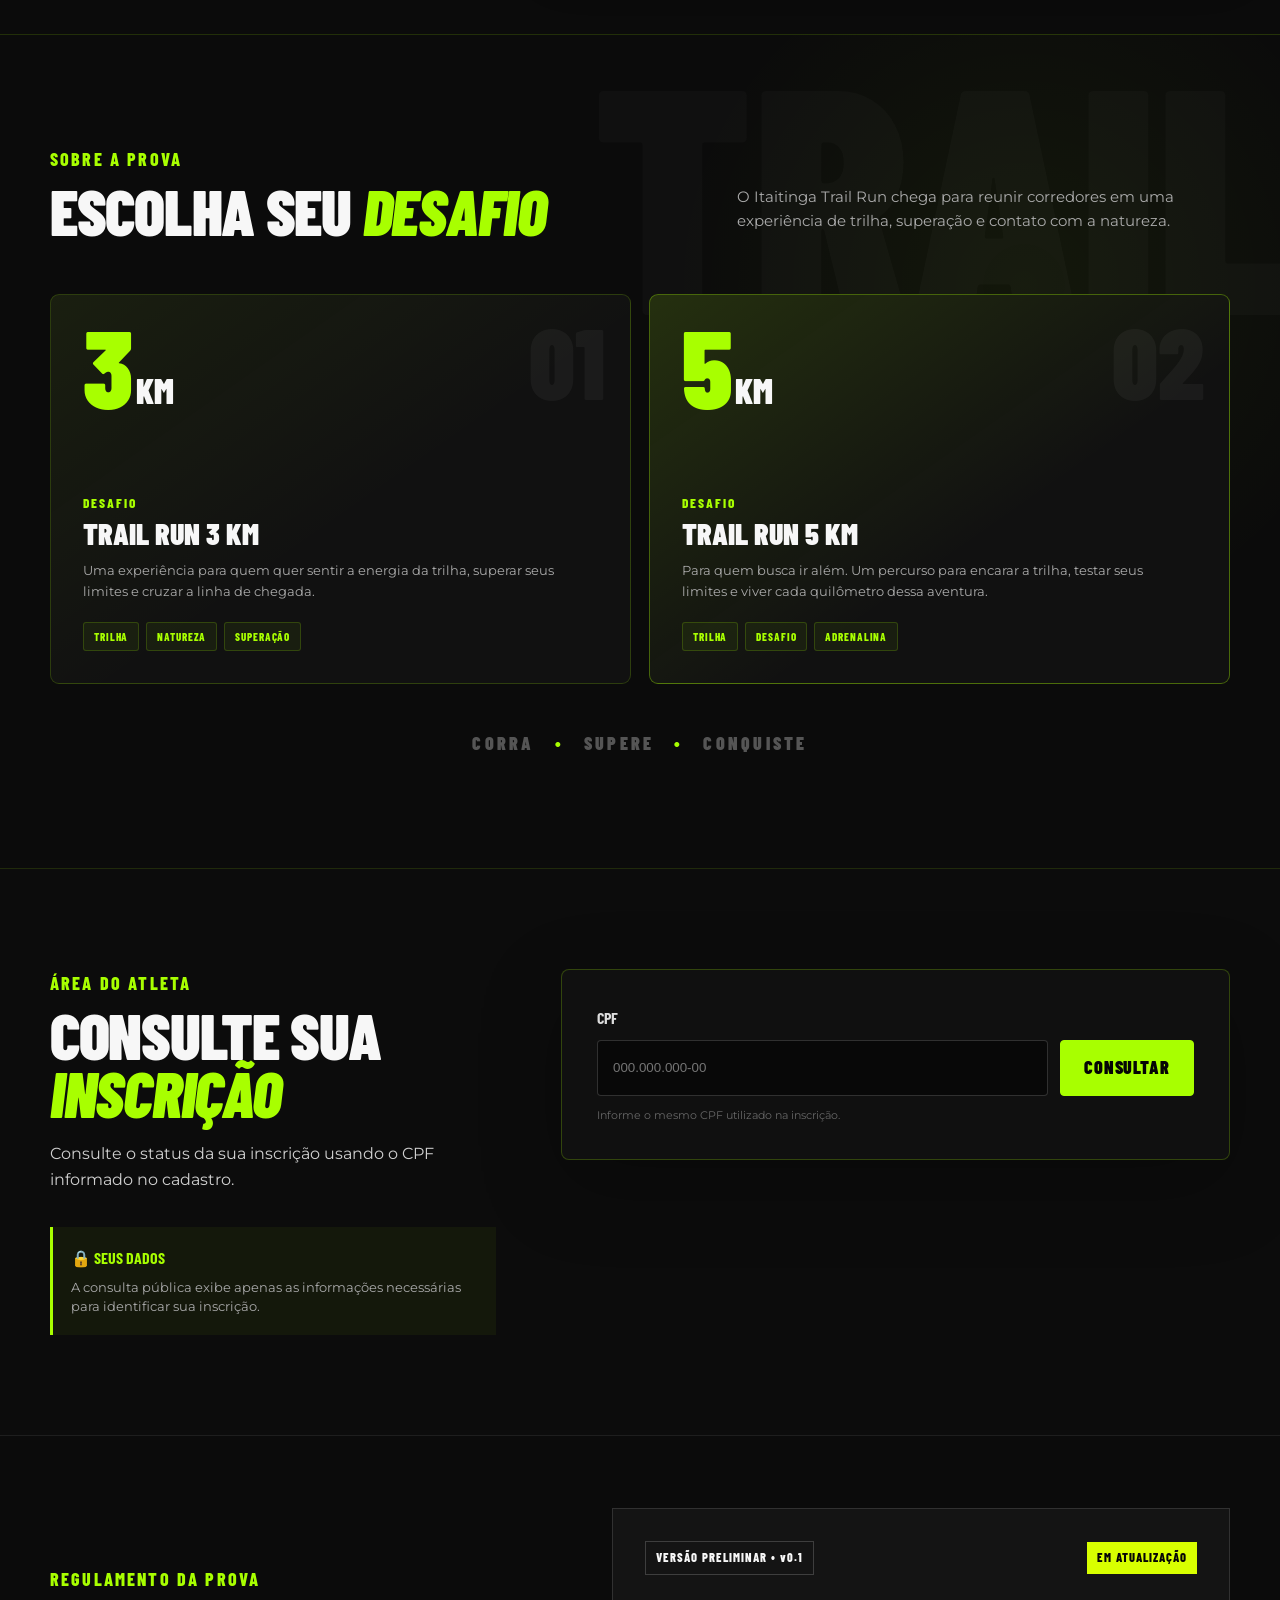
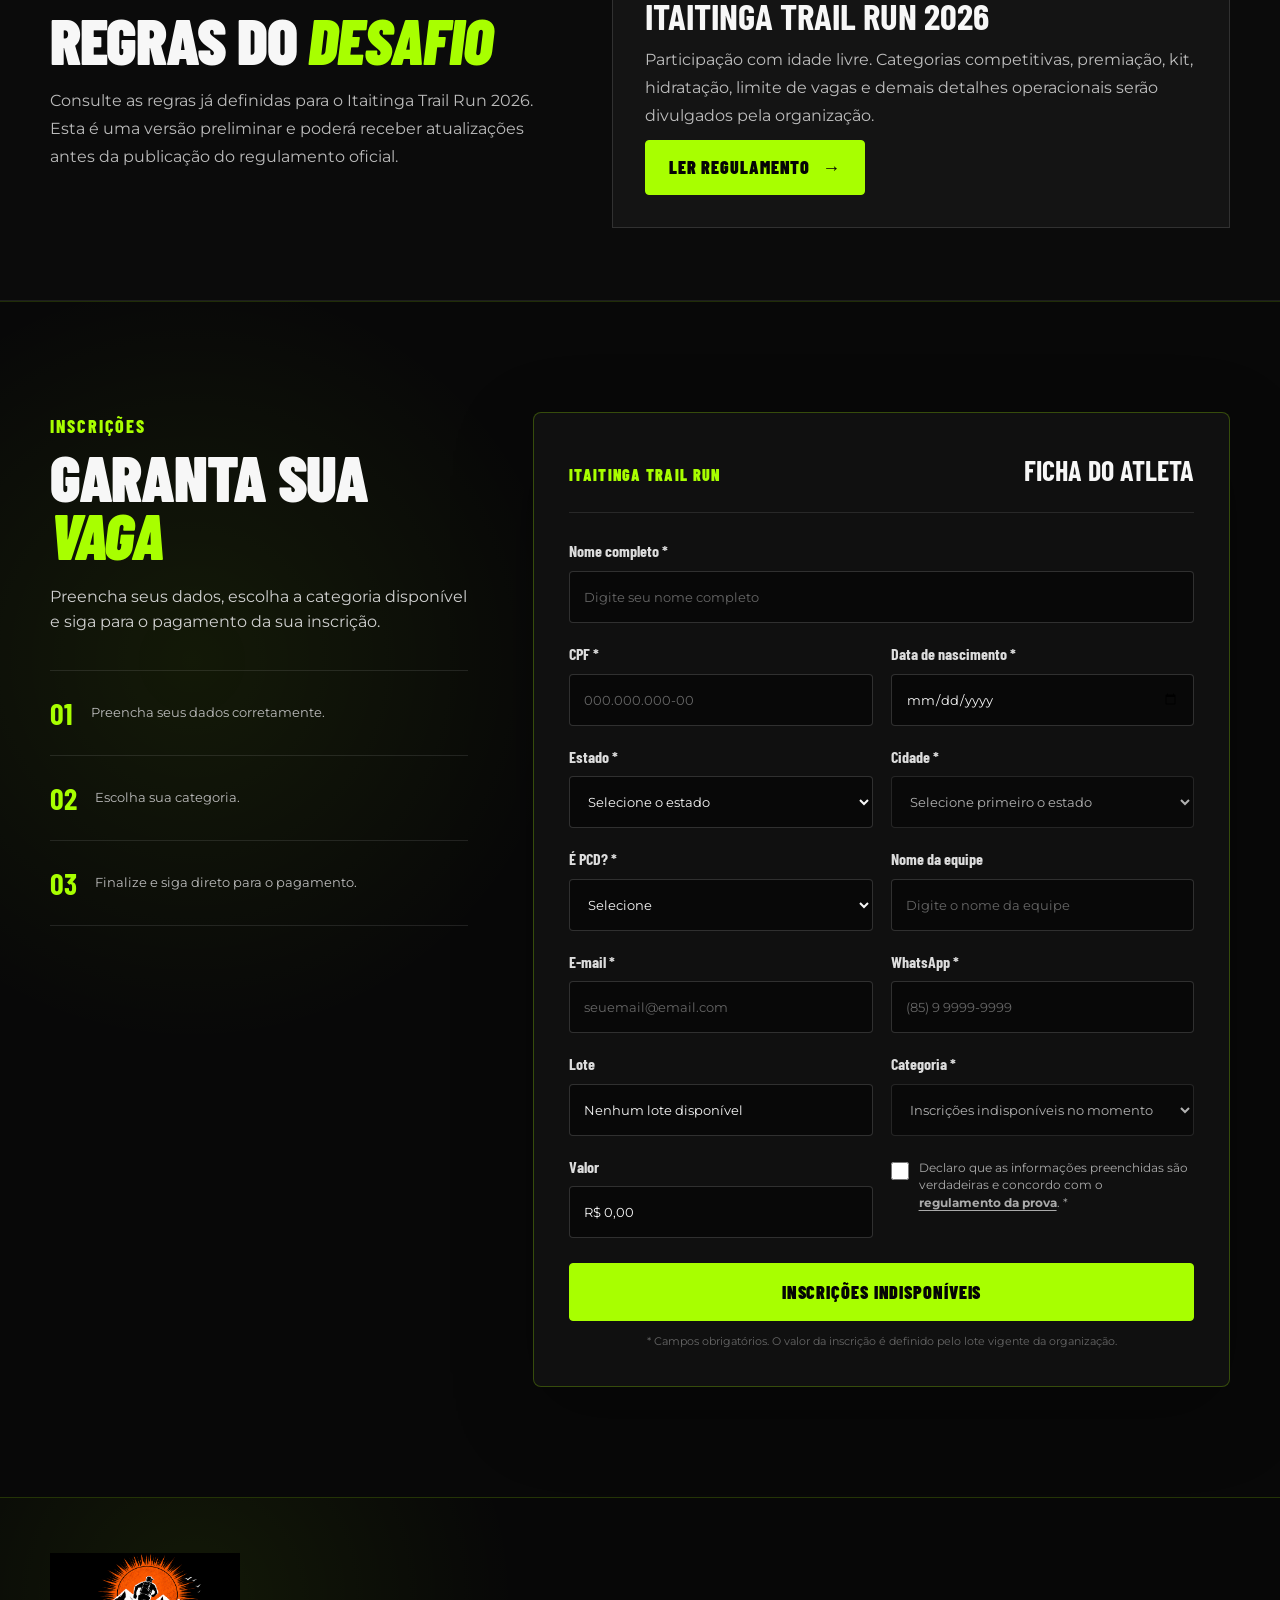
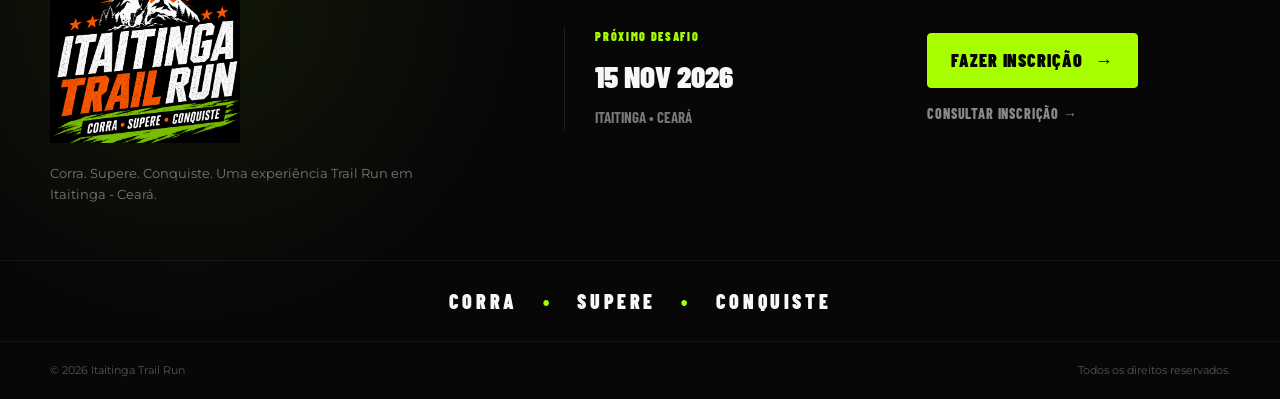
==== commit 1f371505: "Add files via upload" ====
--- a/index.html
+++ b/index.html
@@ -3,10 +3,10 @@
 <head>
   <meta charset="utf-8"/>
   <meta name="viewport" content="width=device-width, initial-scale=1.0"/>
-  <title>Itaitinga TRAIL Run | 2026</title>
+  <title>Itaitinga Trail Run | 2026</title>
 <link rel="icon" type="image/png" sizes="32x32" href="assets/favicon.png">
 <link rel="apple-touch-icon" href="assets/favicon.png">
-  <meta name="description" content="Itaitinga TRAIL RUN - 2026. corra, supere, conquiste."/>
+  <meta name="description" content="Itaitinga Trail Run 2026. Corra, supere e conquiste em uma experiência de trail run em Itaitinga, Ceará."/>
   <meta name="theme-color" content="#050505"/>
   <link href="https://fonts.googleapis.com" rel="preconnect"/>
   <link crossorigin href="https://fonts.gstatic.com" rel="preconnect"/>
@@ -172,6 +172,7 @@
         src="https://www.google.com/maps?q=Loteamento%20Cidade%20Nova%20Itaitinga%20CE&output=embed"
         loading="lazy"
         allowfullscreen
+        aria-label="Mapa da localização do Itaitinga Trail Run"
         referrerpolicy="no-referrer-when-downgrade"
       ></iframe>
 
@@ -361,6 +362,38 @@
 
           <p class="result-message" id="resultado-mensagem"></p>
         </div>
+      </div>
+    </div>
+  </section>
+
+
+  <!-- REGULAMENTO -->
+  <section class="rules-section" id="regulamento">
+    <div class="container rules-layout">
+      <div class="rules-copy reveal">
+        <span class="section-label">REGULAMENTO DA PROVA</span>
+        <h2>REGRAS DO <em>DESAFIO</em></h2>
+        <p>
+          Consulte as regras já definidas para o Itaitinga Trail Run 2026.
+          Esta é uma versão preliminar e poderá receber atualizações antes
+          da publicação do regulamento oficial.
+        </p>
+      </div>
+
+      <div class="rules-card reveal">
+        <div class="rules-card-top">
+          <span class="rules-version">VERSÃO PRELIMINAR • v0.1</span>
+          <span class="rules-status">EM ATUALIZAÇÃO</span>
+        </div>
+        <strong>ITAITINGA TRAIL RUN 2026</strong>
+        <p>
+          Participação com idade livre. Categorias competitivas, premiação,
+          kit, hidratação, limite de vagas e demais detalhes operacionais
+          serão divulgados pela organização.
+        </p>
+        <button class="btn btn-primary" type="button" data-open-rules>
+          LER REGULAMENTO <span>→</span>
+        </button>
       </div>
     </div>
   </section>
@@ -391,17 +424,17 @@
         <div class="form-grid">
           <div class="form-group full">
             <label for="nome">Nome completo *</label>
-            <input id="nome" name="nome" placeholder="Digite seu nome completo" required type="text"/>
+            <input id="nome" name="nome" autocomplete="name" placeholder="Digite seu nome completo" required type="text"/>
           </div>
 
           <div class="form-group">
             <label for="cpf">CPF *</label>
-            <input id="cpf" maxlength="14" name="cpf" placeholder="000.000.000-00" required type="text"/>
+            <input id="cpf" maxlength="14" name="cpf" autocomplete="off" inputmode="numeric" placeholder="000.000.000-00" required type="text"/>
           </div>
 
           <div class="form-group">
             <label for="dataNascimento">Data de nascimento *</label>
-            <input id="dataNascimento" name="dataNascimento" required type="date"/>
+            <input id="dataNascimento" name="dataNascimento" autocomplete="bday" required type="date"/>
           </div>
 
           <div class="form-group">
@@ -434,12 +467,12 @@
 
           <div class="form-group">
             <label for="email">E-mail *</label>
-            <input id="email" name="email" placeholder="seuemail@email.com" required type="email"/>
+            <input id="email" name="email" autocomplete="email" placeholder="seuemail@email.com" required type="email"/>
           </div>
 
           <div class="form-group">
             <label for="telefone">WhatsApp *</label>
-            <input id="telefone" name="telefone" placeholder="(85) 9 9999-9999" required type="tel"/>
+            <input id="telefone" name="telefone" autocomplete="tel" inputmode="tel" placeholder="(85) 9 9999-9999" required type="tel"/>
           </div>
 
           <div class="form-group">
@@ -463,7 +496,7 @@
             <input id="termos" name="termos" required type="checkbox"/>
             <label for="termos">
               Declaro que as informações preenchidas são verdadeiras e
-              concordo com o regulamento da prova. *
+              concordo com o <button class="rules-inline-link" type="button" data-open-rules>regulamento da prova</button>. *
             </label>
           </div>
         </div>
@@ -573,6 +606,141 @@
   </div>
 
 </footer>
+
+<!-- MODAL - REGULAMENTO PRELIMINAR -->
+<div class="rules-modal" id="modalRegulamento" hidden>
+  <div class="rules-modal-overlay" data-close-rules></div>
+
+  <div class="rules-modal-card" role="dialog" aria-modal="true" aria-labelledby="rulesModalTitle">
+    <div class="rules-modal-header">
+      <div>
+        <span>VERSÃO PRELIMINAR • v0.1</span>
+        <h2 id="rulesModalTitle">REGULAMENTO — ITAITINGA TRAIL RUN 2026</h2>
+      </div>
+      <button class="rules-modal-close" type="button" aria-label="Fechar regulamento" data-close-rules>×</button>
+    </div>
+
+    <div class="rules-modal-body">
+      <div class="rules-alert">
+        <strong>DOCUMENTO PRELIMINAR</strong>
+        <p>
+          Este regulamento reúne as informações e regras já definidas para o
+          Itaitinga Trail Run 2026. Alguns detalhes organizacionais ainda estão
+          em definição e poderão ser atualizados antes da publicação da versão oficial.
+        </p>
+      </div>
+
+      <article class="rules-content">
+        <h3>1. DO EVENTO</h3>
+        <p>O Itaitinga Trail Run 2026 é um evento esportivo de corrida em trilha, destinado a incentivar a prática esportiva, a superação pessoal, a integração entre os participantes e o contato com a natureza.</p>
+        <p>A prova será realizada em Itaitinga, Ceará, no dia <strong>15 de novembro de 2026</strong>, com largada prevista para as <strong>07h00</strong>, e contará com percursos aproximados de <strong>3 km e 5 km</strong>.</p>
+        <p>Os percursos poderão apresentar terrenos irregulares, trilhas, aclives, declives, obstáculos naturais e demais características próprias de uma prova de Trail Run.</p>
+
+        <h3>2. DA PROGRAMAÇÃO</h3>
+        <p>A largada está prevista para 07h00. Horários de abertura da arena, briefing, premiação, encerramento e demais atividades serão divulgados posteriormente pela organização.</p>
+        <p>A programação poderá ser alterada quando necessário por questões operacionais ou de segurança.</p>
+
+        <h3>3. DAS INSCRIÇÕES</h3>
+        <p>As inscrições terão início previsto para <strong>07 de setembro de 2026</strong> e serão realizadas através do canal oficial disponibilizado pela organização.</p>
+        <p>As inscrições poderão ser divididas em lotes, com valores, períodos e quantidade de vagas definidos e divulgados pela organização. A inscrição será considerada efetivada após a confirmação do pagamento, exceto nos casos autorizados pela organização.</p>
+        <p>O participante é responsável pela veracidade das informações fornecidas no cadastro.</p>
+
+        <h3>4. DAS VAGAS</h3>
+        <p>O limite de participantes será definido pela organização. As inscrições poderão ser encerradas antecipadamente caso o limite estabelecido seja atingido.</p>
+
+        <h3>5. DA PARTICIPAÇÃO</h3>
+        <p>A participação terá <strong>idade livre</strong>, observadas as regras específicas aplicáveis aos menores de 18 anos. A forma de autorização e acompanhamento de menores será detalhada na versão oficial do regulamento.</p>
+        <p>O participante declara estar em condições adequadas para realizar a prova e deverá avaliar suas próprias condições físicas antes de participar.</p>
+
+        <h3>6. DAS CATEGORIAS</h3>
+        <p>A faixa etária será <strong>livre</strong>. As categorias competitivas, critérios de classificação e eventuais divisões serão divulgados posteriormente pela organização.</p>
+
+        <h3>7. DO KIT DO ATLETA</h3>
+        <p>O conteúdo do kit, bem como data, horário, local e regras para retirada, será divulgado posteriormente pelos canais oficiais do evento.</p>
+
+        <h3>8. DA IDENTIFICAÇÃO DO ATLETA</h3>
+        <p>O participante deverá utilizar corretamente a identificação oficial fornecida pela organização. A identificação não poderá ser adulterada, reproduzida ou utilizada por outro participante.</p>
+
+        <h3>9. DOS PERCURSOS</h3>
+        <p>O evento contará com percursos aproximados de 3 km e 5 km. A quilometragem poderá apresentar pequena variação em razão das características naturais do terreno e da definição final do trajeto.</p>
+        <p>O participante deverá seguir a sinalização e permanecer no percurso oficial. Cortar caminho ou abandonar propositalmente o trajeto demarcado poderá resultar em desclassificação.</p>
+
+        <h3>10. DA SEGURANÇA</h3>
+        <p>Por se tratar de prova em ambiente de trilha, poderão existir pedras, raízes, areia, lama, vegetação, buracos, desníveis, subidas, descidas e outros obstáculos naturais. Os participantes deverão respeitar as orientações da organização, fiscais e equipe de apoio.</p>
+
+        <h3>11. DA HIDRATAÇÃO</h3>
+        <p>Os pontos de hidratação e sua distribuição serão definidos conforme o planejamento final dos percursos e divulgados pela organização.</p>
+
+        <h3>12. DA CONDUTA</h3>
+        <p>Os participantes deverão respeitar os demais atletas, organização, voluntários, moradores, propriedades e o meio ambiente. É proibido abandonar lixo no percurso.</p>
+        <p>Fraude, agressão, atitude antidesportiva, alteração de identificação, corte intencional do percurso ou desrespeito grave às orientações da organização poderão resultar em desclassificação.</p>
+
+        <h3>13. DO ABANDONO DA PROVA</h3>
+        <p>O participante que decidir abandonar a prova deverá, sempre que possível, comunicar sua desistência à organização ou ao ponto de apoio mais próximo.</p>
+
+        <h3>14. DA CLASSIFICAÇÃO E DOS RESULTADOS</h3>
+        <p>O sistema de cronometragem, os critérios finais de classificação e o procedimento para eventuais contestações serão divulgados na versão oficial.</p>
+
+        <h3>15. DA PREMIAÇÃO</h3>
+        <p>As regras de premiação, colocações contempladas, troféus, medalhas e demais reconhecimentos ainda estão em definição e serão divulgadas antes da realização do evento.</p>
+
+        <h3>16. DO CANCELAMENTO E DA TRANSFERÊNCIA</h3>
+        <p>As regras para cancelamento, transferência de titularidade e eventual reembolso serão definidas e publicadas pela organização, observada a legislação aplicável.</p>
+
+        <h3>17. DE ALTERAÇÕES DO EVENTO</h3>
+        <p>A organização poderá alterar percurso, horários, programação ou outras características quando necessário para preservar a segurança dos participantes ou diante de circunstâncias alheias ao seu controle.</p>
+
+        <h3>18. DO USO DE IMAGEM</h3>
+        <p>Durante o evento poderão ser realizados registros fotográficos e audiovisuais. A utilização desses registros pela organização observará a legislação aplicável.</p>
+
+        <h3>19. DA RESPONSABILIDADE DO PARTICIPANTE</h3>
+        <p>Ao realizar sua inscrição, o participante declara ter conhecimento das características de uma prova de Trail Run e compromete-se a respeitar o regulamento vigente e as orientações da organização.</p>
+        <p>As disposições deste regulamento não excluem as responsabilidades legais atribuídas à organização do evento.</p>
+
+        <h3>20. DAS DISPOSIÇÕES FINAIS</h3>
+        <p>Esta é uma <strong>versão preliminar</strong>. Informações ainda não definidas serão incorporadas por meio de atualização deste documento.</p>
+        <p>Os casos não previstos serão analisados pela organização, respeitando a legislação aplicável e os princípios de segurança, razoabilidade e igualdade entre os participantes.</p>
+      </article>
+    </div>
+
+    <div class="rules-modal-footer">
+      <span>Última versão: setembro de 2026</span>
+      <button class="btn btn-primary" type="button" data-close-rules>ENTENDI</button>
+    </div>
+  </div>
+</div>
+
+<script>
+(() => {
+  const modal = document.getElementById("modalRegulamento");
+  if (!modal) return;
+
+  const openRules = () => {
+    modal.hidden = false;
+    document.body.classList.add("rules-modal-open");
+    const closeButton = modal.querySelector(".rules-modal-close");
+    if (closeButton) closeButton.focus();
+  };
+
+  const closeRules = () => {
+    modal.hidden = true;
+    document.body.classList.remove("rules-modal-open");
+  };
+
+  document.querySelectorAll("[data-open-rules]").forEach((button) => {
+    button.addEventListener("click", openRules);
+  });
+
+  modal.querySelectorAll("[data-close-rules]").forEach((button) => {
+    button.addEventListener("click", closeRules);
+  });
+
+  document.addEventListener("keydown", (event) => {
+    if (event.key === "Escape" && !modal.hidden) closeRules();
+  });
+})();
+</script>
+
 <!-- MODAL - INSCRIÇÃO REALIZADA -->
 <div id="modalInscricaoSucesso" class="success-modal" hidden>
 
--- a/css/styles.css
+++ b/css/styles.css
@@ -1,3184 +1,2471 @@
-/* ============================================================
-   ITAITINGA MTB RACE - ESTILOS PRINCIPAIS
-   ============================================================
-
-   COMO EDITAR RAPIDAMENTE:
-   1. CORES ........ procure por :root
-   2. HERO ......... procure por "HERO"
-   3. TAMANHOS ..... procure por "LAYOUT"
-   4. CELULAR ...... procure por "@media"
-   5. FOTOS ........ procure por ".feature-route" / ".gallery-item"
-
-   O projeto foi organizado para você conseguir alterar
-   conteúdo sem precisar mexer em tudo.
-   ============================================================ */
-
-
-/* ============================================================
-   1. VARIÁVEIS DA IDENTIDADE
-   ============================================================ */
-:root {
-  --black: #050505;
-  --black-2: #0b0b0b;
-  --panel: #111111;
-  --panel-2: #171717;
-
-  --green: #a8ff00;
-  --green-dark: #6fa800;
-  --orange: #ff7a00;
-
-  --white: #f7f7f7;
-  --gray: #a9a9a9;
-  --line: rgba(168, 255, 0, 0.22);
-
-  --font-display: "Barlow Condensed", sans-serif;
-  --font-body: "Montserrat", sans-serif;
-
-  --container: 1180px;
-  --radius: 8px;
-}
-
-
-/* ============================================================
-   2. RESET / BASE
-   ============================================================ */
-* {
-  box-sizing: border-box;
-  margin: 0;
-  padding: 0;
-}
-
-html {
-  scroll-behavior: smooth;
-}
-
-body {
-  background: var(--black);
-  color: var(--white);
-  font-family: var(--font-body);
-  line-height: 1.6;
-  overflow-x: hidden;
-}
-
-a {
-  color: inherit;
-  text-decoration: none;
-}
-
-img {
-  display: block;
-  max-width: 100%;
-}
-
-button {
-  font: inherit;
-}
-
-
-/* ============================================================
-   3. LAYOUT
-   ============================================================ */
-.container {
-  width: min(var(--container), calc(100% - 48px));
-  margin-inline: auto;
-}
-
-.section {
-  padding: 110px 0;
-}
-
-.section-dark {
-  background:
-    radial-gradient(circle at 80% 30%, rgba(168,255,0,.05), transparent 30%),
-    var(--black-2);
-}
-
-.section-black {
-  background: var(--black);
-}
-
-.section-heading {
-  margin-bottom: 45px;
-}
-
-.section-label {
-  display: inline-block;
-  color: var(--green);
-  font-family: var(--font-display);
-  font-size: 18px;
-  font-weight: 800;
-  letter-spacing: .12em;
-  margin-bottom: 8px;
-}
-
-h2 {
-  font-family: var(--font-display);
-  font-size: clamp(42px, 5vw, 72px);
-  line-height: .9;
-  text-transform: uppercase;
-  font-weight: 900;
-  letter-spacing: -.02em;
-}
-
-h2 em {
-  color: var(--green);
-  font-style: italic;
-}
-
-p {
-  color: #d0d0d0;
-}
-
-
-/* ============================================================
-   4. HEADER
-   ============================================================ */
-.site-header {
-  position: fixed;
-  inset: 0 0 auto;
-  z-index: 1000;
-  background: linear-gradient(to bottom, rgba(0,0,0,.92), transparent);
-  transition: .3s ease;
-}
-
-.site-header.scrolled {
-  background: rgba(5,5,5,.96);
-  border-bottom: 1px solid var(--line);
-  backdrop-filter: blur(10px);
-}
-
-.header-inner {
-  min-height: 100px;
-  display: flex;
-  align-items: center;
-  justify-content: space-between;
-  gap: 35px;
-}
-
-.brand {
-  width: 190px;
-  flex: 0 0 auto;
-}
-
-.brand img {
-  width: 100%;
-  height: auto;
-  object-fit: contain;
-}
-
-.main-nav {
-  display: flex;
-  align-items: center;
-  gap: 25px;
-}
-
-.main-nav a {
-  font-family: var(--font-display);
-  font-size: 16px;
-  font-weight: 700;
-  letter-spacing: .05em;
-  transition: color .2s ease;
-}
-
-.main-nav a:hover {
-  color: var(--green);
-}
-
-.main-nav .nav-cta {
-  background: var(--green);
-  color: #050505;
-  padding: 13px 20px;
-  border-radius: 4px;
-}
-
-.main-nav .nav-cta:hover {
-  color: #050505;
-  transform: translateY(-2px);
-}
-
-.menu-toggle {
-  display: none;
-  background: transparent;
-  border: 0;
-  width: 44px;
-  cursor: pointer;
-}
-
-.menu-toggle span {
-  display: block;
-  height: 3px;
-  margin: 6px 0;
-  background: var(--green);
-}
-
-
-/* ============================================================
-   5. HERO
-   ============================================================ */
-.hero {
-  /* ==========================================================
-     HERO - TROQUE A FOTO AQUI
-
-     Você pode substituir a URL abaixo por:
-     url("../assets/hero.jpg")
-
-     Se colocar uma foto local, recomendamos:
-     - 1920 x 1080 ou maior
-     - JPG/WebP
-     - atleta preferencialmente no lado direito
-     ========================================================== */
-  background:
-    linear-gradient(90deg, rgba(0,0,0,.95) 0%, rgba(0,0,0,.78) 38%, rgba(0,0,0,.18) 100%),
-    linear-gradient(0deg, rgba(0,0,0,.65), transparent 45%),
-    url("https://images.unsplash.com/photo-1544191696-15693072e0e3?auto=format&fit=crop&w=2200&q=85")
-    center/cover no-repeat;
-
-  min-height: 820px;
-  display: flex;
-  align-items: flex-end;
-  position: relative;
-  isolation: isolate;
-}
-
-.hero::after {
-  content: "";
-  position: absolute;
-  inset: 0;
-  background:
-    linear-gradient(135deg, rgba(168,255,0,.06), transparent 30%),
-    repeating-linear-gradient(135deg, transparent 0 12px, rgba(255,255,255,.008) 12px 13px);
-  pointer-events: none;
-}
-
-.hero-content {
-  position: relative;
-  z-index: 2;
-  /* Mantém o conteúdo do HERO alinhado com o restante do site. */
-  width: min(var(--container), calc(100% - 48px));
-  margin-inline: auto;
-  padding: 190px 0 70px;
-}
-
-.hero-copy {
-  max-width: 590px;
-}
-
-.eyebrow {
-  display: inline-block;
-  color: var(--green);
-  font-family: var(--font-display);
-  font-weight: 800;
-  letter-spacing: .15em;
-  font-size: 17px;
-  margin-bottom: 18px;
-}
-
-.hero h1 {
-  font-family: var(--font-display);
-  text-transform: uppercase;
-  /* Tamanho mais controlado para o título não dominar a tela. */
-  font-size: clamp(48px, 5.6vw, 76px);
-  line-height: .88;
-  font-weight: 900;
-  letter-spacing: -.025em;
-}
-
-.hero h1 strong {
-  display: block;
-  color: var(--green);
-  font-style: italic;
-  margin-top: 8px;
-}
-
-.event-badge {
-  display: inline-block;
-  margin-top: 25px;
-  padding: 9px 22px;
-  background: var(--green);
-  color: #050505;
-  font-family: var(--font-display);
-  font-size: 27px;
-  font-weight: 900;
-  letter-spacing: .04em;
-  transform: skew(-8deg);
-}
-
-.hero-text {
-  max-width: 520px;
-  font-size: 18px;
-  margin-top: 22px;
-}
-
-.hero-actions {
-  display: flex;
-  flex-wrap: wrap;
-  gap: 12px;
-  margin-top: 30px;
-}
-
-.btn {
-  display: inline-flex;
-  align-items: center;
-  justify-content: center;
-  gap: 12px;
-  min-height: 50px;
-  padding: 12px 23px;
-  border: 1px solid var(--green);
-  border-radius: 4px;
-  font-family: var(--font-display);
-  font-size: 18px;
-  font-weight: 900;
-  letter-spacing: .05em;
-  transition: .25s ease;
-}
-
-.btn-primary {
-  background: var(--green);
-  color: #050505;
-}
-
-.btn-primary:hover {
-  transform: translateY(-3px);
-  box-shadow: 0 12px 30px rgba(168,255,0,.16);
-}
-
-.btn-outline {
-  background: rgba(0,0,0,.35);
-  color: var(--white);
-}
-
-.btn-outline:hover {
-  background: var(--green);
-  color: #050505;
-}
-
-.btn-large {
-  min-height: 64px;
-  padding-inline: 32px;
-  font-size: 21px;
-}
-
-.hero-info {
-  display: grid;
-  grid-template-columns: repeat(4, 1fr);
-  margin-top: 60px;
-  background: rgba(5,5,5,.8);
-  border: 1px solid rgba(168,255,0,.4);
-  backdrop-filter: blur(8px);
-  border-radius: 8px;
-  overflow: hidden;
-}
-
-.hero-info > div {
-  padding: 20px 24px;
-  border-right: 1px solid rgba(255,255,255,.12);
-}
-
-.hero-info > div:last-child {
-  border-right: 0;
-}
-
-.hero-info small {
-  display: block;
-  color: var(--green);
-  font-family: var(--font-display);
-  font-weight: 800;
-  letter-spacing: .12em;
-}
-
-.hero-info strong {
-  display: block;
-  font-family: var(--font-display);
-  font-size: 27px;
-  line-height: 1.05;
-  margin: 5px 0;
-}
-
-.hero-info span {
-  color: #aaa;
-  font-size: 11px;
-}
-
-
-/* ============================================================
-   6. COUNTDOWN
-   ============================================================ */
-.countdown-section {
-  position: relative;
-  z-index: 5;
-  margin-top: -1px;
-  background: #080808;
-  border-bottom: 1px solid var(--line);
-}
-
-.countdown-box {
-  min-height: 130px;
-  display: flex;
-  align-items: center;
-  justify-content: space-between;
-  gap: 30px;
-}
-
-.countdown-title {
-  display: flex;
-  align-items: center;
-  gap: 15px;
-}
-
-.countdown-icon {
-  font-size: 45px;
-  color: var(--green);
-}
-
-.countdown-title small,
-.countdown-title strong {
-  display: block;
-  font-family: var(--font-display);
-}
-
-.countdown-title small {
-  color: var(--green);
-  font-size: 16px;
-  font-weight: 800;
-}
-
-.countdown-title strong {
-  font-size: 25px;
-}
-
-.countdown {
-  display: flex;
-  align-items: center;
-  gap: 30px;
-}
-
-.countdown > div {
-  text-align: center;
-  min-width: 75px;
-}
-
-.countdown strong {
-  display: block;
-  font-family: var(--font-display);
-  font-size: 52px;
-  line-height: .85;
-}
-
-.countdown span {
-  display: block;
-  color: var(--green);
-  font-family: var(--font-display);
-  font-size: 13px;
-  font-weight: 800;
-  margin-top: 8px;
-}
-
-
-/* ============================================================
-   7. QUICK LINKS
-   ============================================================ */
-.quick-links {
-  background: #0d0d0d;
-  border-bottom: 1px solid rgba(255,255,255,.06);
-}
-
-.quick-grid {
-  display: grid;
-  grid-template-columns: repeat(6, 1fr);
-}
-
-.quick-card {
-  min-height: 150px;
-  padding: 25px 12px;
-  display: flex;
-  flex-direction: column;
-  justify-content: center;
-  align-items: center;
-  text-align: center;
-  border-right: 1px solid rgba(255,255,255,.1);
-  transition: .25s ease;
-}
-
-.quick-card:last-child {
-  border-right: 0;
-}
-
-.quick-card:hover {
-  background: rgba(168,255,0,.06);
-}
-
-.quick-icon {
-  color: var(--green);
-  font-size: 31px;
-  line-height: 1;
-  margin-bottom: 10px;
-}
-
-.quick-card strong {
-  font-family: var(--font-display);
-  font-size: 20px;
-}
-
-.quick-card small {
-  color: #aaa;
-}
-
-
-/* ============================================================
-   8. SOBRE
-   ============================================================ */
-.split-section {
-  display: grid;
-  grid-template-columns: 1fr 1fr;
-  gap: 70px;
-  align-items: center;
-}
-
-.section-copy {
-  max-width: 600px;
-}
-
-.section-copy p {
-  margin-top: 18px;
-}
-
-.text-link {
-  display: inline-block;
-  color: var(--green);
-  font-family: var(--font-display);
-  font-weight: 900;
-  letter-spacing: .05em;
-  margin-top: 25px;
-}
-
-.stats-panel {
-  display: grid;
-  grid-template-columns: repeat(2, 1fr);
-  background:
-    linear-gradient(145deg, rgba(168,255,0,.08), transparent 45%),
-    var(--panel);
-  border: 1px solid rgba(168,255,0,.2);
-  border-radius: var(--radius);
-}
-
-.stat {
-  min-height: 190px;
-  padding: 30px;
-  display: flex;
-  flex-direction: column;
-  justify-content: center;
-  border-right: 1px solid rgba(255,255,255,.08);
-  border-bottom: 1px solid rgba(255,255,255,.08);
-}
-
-.stat:nth-child(2n) {
-  border-right: 0;
-}
-
-.stat:nth-last-child(-n+2) {
-  border-bottom: 0;
-}
-
-.stat span {
-  font-family: var(--font-display);
-  font-size: 53px;
-  font-weight: 900;
-  color: var(--green);
-  line-height: 1;
-}
-
-.stat small {
-  margin-top: 8px;
-  font-weight: 700;
-  color: #aaa;
-}
-
-
-/* ============================================================
-   9. FEATURE CARDS
-   ============================================================ */
-.feature-grid {
-  display: grid;
-  grid-template-columns: repeat(4, 1fr);
-  gap: 18px;
-}
-
-.feature-card {
-  min-height: 470px;
-  display: flex;
-  flex-direction: column;
-  overflow: hidden;
-  background: var(--panel);
-  border: 1px solid rgba(168,255,0,.18);
-  border-radius: var(--radius);
-  transition: .3s ease;
-}
-
-.feature-card:hover {
-  transform: translateY(-6px);
-  border-color: rgba(168,255,0,.65);
-}
-
-.feature-image {
-  min-height: 235px;
-  background-position: center;
-  background-size: cover;
-  position: relative;
-}
-
-.feature-route .feature-image {
-  background-image:
-    linear-gradient(0deg, rgba(0,0,0,.7), transparent),
-    url("https://images.unsplash.com/photo-1558981806-ec527fa84c39?auto=format&fit=crop&w=900&q=80");
-}
-
-.feature-categories .feature-image {
-  background-image:
-    linear-gradient(0deg, rgba(0,0,0,.7), transparent),
-    url("https://images.unsplash.com/photo-1541625602330-2277a4c46182?auto=format&fit=crop&w=900&q=80");
-}
-
-.feature-awards .feature-image {
-  background-image:
-    linear-gradient(0deg, rgba(0,0,0,.7), transparent),
-    url("https://images.unsplash.com/photo-1552674605-db6ffd4facb5?auto=format&fit=crop&w=900&q=80");
-}
-
-.feature-photos .feature-image {
-  background-image:
-    linear-gradient(0deg, rgba(0,0,0,.7), transparent),
-    url("https://images.unsplash.com/photo-1576858574144-9ae1ebcf5ae5?auto=format&fit=crop&w=900&q=80");
-}
-
-.feature-content {
-  padding: 22px;
-  display: flex;
-  flex-direction: column;
-  flex: 1;
-}
-
-.card-tag {
-  color: var(--green);
-  font-family: var(--font-display);
-  font-weight: 900;
-  font-size: 19px;
-}
-
-.feature-content h3 {
-  font-family: var(--font-display);
-  font-size: 31px;
-  line-height: .95;
-  margin: 5px 0 10px;
-}
-
-.feature-content p {
-  font-size: 14px;
-}
-
-.feature-content a {
-  margin-top: auto;
-  padding-top: 18px;
-  color: var(--green);
-  font-family: var(--font-display);
-  font-weight: 900;
-}
-
-
-/* ============================================================
-   10. HIGHLIGHTS
-   ============================================================ */
-.highlights {
-  background: #0b0b0b;
-  border-block: 1px solid rgba(168,255,0,.15);
-}
-
-.highlights-grid {
-  display: grid;
-  grid-template-columns: repeat(5, 1fr);
-}
-
-.highlights-grid > div {
-  min-height: 125px;
-  display: flex;
-  align-items: center;
-  justify-content: center;
-  gap: 13px;
-  border-right: 1px solid rgba(255,255,255,.08);
-}
-
-.highlights-grid > div:last-child {
-  border-right: 0;
-}
-
-.highlights-grid span {
-  color: var(--green);
-  font-size: 34px;
-}
-
-.highlights-grid strong {
-  font-family: var(--font-display);
-  font-size: 17px;
-  line-height: 1;
-}
-
-
-/* ============================================================
-   11. MAPA
-   ============================================================ */
-.route-layout {
-  display: grid;
-  grid-template-columns: 1.2fr .8fr;
-  gap: 60px;
-  align-items: center;
-}
-
-.fake-map {
-  min-height: 500px;
-  position: relative;
-  overflow: hidden;
-  border: 1px solid rgba(168,255,0,.35);
-  border-radius: 8px;
-  background:
-    radial-gradient(circle at 25% 30%, rgba(168,255,0,.16), transparent 20%),
-    radial-gradient(circle at 70% 65%, rgba(168,255,0,.1), transparent 25%),
-    repeating-linear-gradient(25deg, #111 0 3px, #161616 3px 6px);
-}
-
-.map-title {
-  position: absolute;
-  top: 20px;
-  left: 20px;
-  color: var(--green);
-  font-family: var(--font-display);
-  font-size: 25px;
-  font-weight: 900;
-  z-index: 2;
-}
-
-.route-line {
-  position: absolute;
-  width: 75%;
-  height: 55%;
-  left: 13%;
-  top: 25%;
-  border: 5px solid var(--green);
-  border-radius: 55% 40% 60% 35%;
-  transform: rotate(-12deg);
-  box-shadow: 0 0 20px rgba(168,255,0,.25);
-}
-
-.map-point {
-  position: absolute;
-  padding: 8px 12px;
-  background: #050505;
-  border: 1px solid var(--green);
-  color: var(--green);
-  font-family: var(--font-display);
-  font-weight: 900;
-}
-
-.map-point.start {
-  left: 10%;
-  top: 25%;
-}
-
-.map-point.finish {
-  right: 10%;
-  bottom: 25%;
-}
-
-.route-copy p {
-  margin: 20px 0;
-}
-
-.route-metrics {
-  display: flex;
-  gap: 12px;
-  margin: 30px 0;
-}
-
-.route-metrics div {
-  padding: 18px 22px;
-  background: var(--panel);
-  border: 1px solid rgba(168,255,0,.2);
-}
-
-.route-metrics strong {
-  display: block;
-  color: var(--green);
-  font-family: var(--font-display);
-  font-size: 38px;
-  line-height: 1;
-}
-
-.route-metrics span {
-  font-size: 11px;
-  color: #aaa;
-}
-
-
-/* ============================================================
-   12. CATEGORIAS
-   ============================================================ */
-.category-grid {
-  display: grid;
-  grid-template-columns: repeat(3, 1fr);
-  gap: 15px;
-}
-
-.category-card {
-  min-height: 135px;
-  padding: 25px;
-  display: flex;
-  flex-direction: column;
-  justify-content: center;
-  background: linear-gradient(135deg, #141414, #0a0a0a);
-  border-left: 4px solid var(--green);
-}
-
-.category-card strong {
-  font-family: var(--font-display);
-  font-size: 34px;
-  line-height: .9;
-}
-
-.category-card span {
-  color: #aaa;
-}
-
-
-/* ============================================================
-   13. PROGRAMAÇÃO / TIMELINE
-   ============================================================ */
-.timeline {
-  max-width: 900px;
-  margin: auto;
-}
-
-.timeline-item {
-  display: grid;
-  grid-template-columns: 110px 1fr;
-  gap: 25px;
-  padding: 25px 0;
-  border-bottom: 1px solid rgba(255,255,255,.1);
-}
-
-.timeline-item > span {
-  color: var(--green);
-  font-family: var(--font-display);
-  font-size: 34px;
-  font-weight: 900;
-}
-
-.timeline-item strong {
-  font-family: var(--font-display);
-  font-size: 26px;
-}
-
-.timeline-item p {
-  margin-top: 4px;
-}
-
-.timeline-item.highlight {
-  padding-inline: 20px;
-  background: rgba(168,255,0,.06);
-  border-left: 3px solid var(--green);
-}
-
-
-/* ============================================================
-   14. CTA
-   ============================================================ */
-.cta-section {
-  padding: 90px 0;
-  background:
-    linear-gradient(90deg, rgba(0,0,0,.92), rgba(0,0,0,.55)),
-    url("https://images.unsplash.com/photo-1485965120184-e220f721d03e?auto=format&fit=crop&w=2200&q=80")
-    center/cover;
-}
-
-.cta-inner {
-  display: flex;
-  align-items: center;
-  justify-content: space-between;
-  gap: 40px;
-}
-
-.cta-inner h2 {
-  max-width: 700px;
-}
-
-.cta-inner p {
-  margin-top: 15px;
-}
-
-
-/* ============================================================
-   14A. CONSULTA DE INSCRIÇÃO
-   ============================================================ */
-
-.consultation-section {
-  padding: 100px 0;
-  background: #0c0c0c;
-  border-top: 1px solid rgba(168,255,0,.12);
-}
-
-.consultation-layout {
-  display: grid;
-  grid-template-columns: .8fr 1.2fr;
-  gap: 65px;
-  align-items: start;
-}
-
-.consultation-intro {
-  position: sticky;
-  top: 130px;
-}
-
-.consultation-intro > p {
-  max-width: 500px;
-  margin-top: 20px;
-}
-
-.consultation-note {
-  display: flex;
-  flex-direction: column;
-  gap: 7px;
-  max-width: 460px;
-  margin-top: 35px;
-  padding: 18px;
-  border-left: 3px solid var(--green);
-  background: rgba(168,255,0,.05);
-}
-
-.consultation-note strong {
-  color: var(--green);
-  font-family: var(--font-display);
-}
-
-.consultation-note span {
-  color: #aaa;
-  font-size: 13px;
-  line-height: 1.5;
-}
-
-.consultation-card {
-  padding: 35px;
-  background: #101010;
-  border: 1px solid rgba(168,255,0,.22);
-  border-radius: 8px;
-  box-shadow: 0 25px 80px rgba(0,0,0,.25);
-}
-
-.consultation-form {
-  display: flex;
-  flex-direction: column;
-  gap: 9px;
-}
-
-.consultation-form label {
-  color: #ddd;
-  font-family: var(--font-display);
-  font-size: 16px;
-  font-weight: 700;
-}
-
-.consultation-input-row {
-  display: grid;
-  grid-template-columns: 1fr auto;
-  gap: 12px;
-}
-
-.consultation-input-row input {
-  min-height: 56px;
-  padding: 12px 15px;
-  color: var(--white);
-  background: #080808;
-  border: 1px solid rgba(255,255,255,.16);
-  border-radius: 4px;
-  outline: none;
-}
-
-.consultation-input-row input:focus {
-  border-color: var(--green);
-  box-shadow: 0 0 0 2px rgba(168,255,0,.08);
-}
-
-.consultation-hint {
-  margin-top: 2px;
-  color: #666;
-  font-size: 11px;
-}
-
-.consulta-state {
-  margin-top: 22px;
-  padding: 18px;
-  color: #ccc;
-  background: #080808;
-  border-left: 3px solid var(--green);
-  font-family: var(--font-display);
-}
-
-.consulta-error {
-  color: #ffb3b3;
-  border-left-color: #e85d5d;
-}
-
-.registration-result {
-  margin-top: 24px;
-  overflow: hidden;
-  background: #080808;
-  border: 1px solid rgba(255,255,255,.1);
-  border-radius: 6px;
-}
-
-.result-top {
-  display: flex;
-  align-items: center;
-  justify-content: space-between;
-  padding: 18px 20px;
-  border-bottom: 1px solid rgba(255,255,255,.1);
-}
-
-.result-top span {
-  color: var(--green);
-  font-family: var(--font-display);
-  font-weight: 900;
-  letter-spacing: .07em;
-}
-
-.result-top strong {
-  font-family: var(--font-display);
-  font-size: 30px;
-}
-
-.result-athlete,
-.result-category {
-  display: flex;
-  flex-direction: column;
-  gap: 5px;
-  padding: 18px 20px;
-  border-bottom: 1px solid rgba(255,255,255,.08);
-}
-
-.result-athlete small,
-.result-category small {
-  color: #666;
-  font-family: var(--font-display);
-  font-weight: 700;
-}
-
-.result-athlete strong,
-.result-category strong {
-  color: #eee;
-  font-size: 18px;
-}
-
-.result-status {
-  margin: 20px;
-  padding: 17px;
-  text-align: center;
-  border-radius: 4px;
-  background: rgba(255,190,0,.08);
-  border: 1px solid rgba(255,190,0,.22);
-}
-
-.result-status.confirmado {
-  background: rgba(168,255,0,.08);
-  border-color: rgba(168,255,0,.28);
-}
-
-.result-status.cancelado {
-  background: rgba(232,93,93,.08);
-  border-color: rgba(232,93,93,.25);
-}
-
-.result-status span {
-  color: #ffd66b;
-  font-family: var(--font-display);
-  font-weight: 900;
-  letter-spacing: .04em;
-}
-
-.result-status.confirmado span {
-  color: var(--green);
-}
-
-.result-status.cancelado span {
-  color: #ff8888;
-}
-
-.btn-whatsapp {
-  display: flex;
-  width: calc(100% - 40px);
-  margin: 0 20px 20px;
-  justify-content: center;
-  align-items: center;
-  min-height: 54px;
-  text-decoration: none;
-  color: #fff;
-  background: #168a45;
-  border-radius: 4px;
-  font-family: var(--font-display);
-  font-weight: 900;
-}
-
-.btn-whatsapp:hover {
-  filter: brightness(1.1);
-}
-
-.result-message {
-  margin: 0 20px 20px;
-  color: #999;
-  font-size: 13px;
-  line-height: 1.5;
-  text-align: center;
-}
-
-/* ============================================================
-   14B. FORMULÁRIO DE INSCRIÇÃO
-   ============================================================ */
-
-.registration-section {
-  padding: 110px 0;
-  background:
-    radial-gradient(circle at 15% 30%, rgba(168,255,0,.07), transparent 28%),
-    #080808;
-  border-top: 1px solid rgba(168,255,0,.15);
-}
-
-.registration-layout {
-  display: grid;
-  grid-template-columns: .75fr 1.25fr;
-  gap: 65px;
-  align-items: start;
-}
-
-.registration-intro {
-  position: sticky;
-  top: 130px;
-}
-
-.registration-intro > p {
-  max-width: 500px;
-  margin-top: 20px;
-}
-
-.registration-notes {
-  margin-top: 35px;
-  border-top: 1px solid rgba(255,255,255,.1);
-}
-
-.registration-notes div {
-  display: flex;
-  align-items: center;
-  gap: 18px;
-  padding: 18px 0;
-  border-bottom: 1px solid rgba(255,255,255,.1);
-}
-
-.registration-notes strong {
-  color: var(--green);
-  font-family: var(--font-display);
-  font-size: 30px;
-}
-
-.registration-notes span {
-  color: #bbb;
-  font-size: 13px;
-}
-
-.registration-form {
-  padding: 35px;
-  background: #101010;
-  border: 1px solid rgba(168,255,0,.25);
-  border-radius: 8px;
-  box-shadow: 0 25px 80px rgba(0,0,0,.3);
-}
-
-.form-header {
-  display: flex;
-  align-items: baseline;
-  justify-content: space-between;
-  gap: 20px;
-  padding-bottom: 20px;
-  margin-bottom: 25px;
-  border-bottom: 1px solid rgba(255,255,255,.1);
-}
-
-.form-header span {
-  color: var(--green);
-  font-family: var(--font-display);
-  font-weight: 900;
-  letter-spacing: .08em;
-}
-
-.form-header strong {
-  font-family: var(--font-display);
-  font-size: 28px;
-}
-
-.form-grid {
-  display: grid;
-  grid-template-columns: 1fr 1fr;
-  gap: 18px;
-}
-
-.form-group {
-  display: flex;
-  flex-direction: column;
-  gap: 7px;
-}
-
-.form-group.full {
-  grid-column: 1 / -1;
-}
-
-.form-group label {
-  color: #ddd;
-  font-family: var(--font-display);
-  font-size: 16px;
-  font-weight: 700;
-}
-
-.form-group input,
-.form-group select {
-  width: 100%;
-  min-height: 52px;
-  padding: 12px 14px;
-  color: var(--white);
-  background: #080808;
-  border: 1px solid rgba(255,255,255,.16);
-  border-radius: 4px;
-  outline: none;
-  font-family: var(--font-body);
-  transition: .2s ease;
-}
-
-.form-group input::placeholder {
-  color: #666;
-}
-
-.form-group input:focus,
-.form-group select:focus {
-  border-color: var(--green);
-  box-shadow: 0 0 0 2px rgba(168,255,0,.08);
-}
-
-.form-group select {
-  cursor: pointer;
-}
-
-.form-check {
-  display: flex;
-  align-items: flex-start;
-  gap: 10px;
-  margin-top: 5px;
-}
-
-.form-check input {
-  width: 18px;
-  height: 18px;
-  margin-top: 3px;
-  accent-color: var(--green);
-  flex: 0 0 auto;
-}
-
-.form-check label {
-  color: #aaa;
-  font-size: 12px;
-  line-height: 1.45;
-  cursor: pointer;
-}
-
-.btn-submit {
-  width: 100%;
-  margin-top: 25px;
-  min-height: 58px;
-}
-
-.form-disclaimer {
-  margin-top: 12px;
-  color: #666;
-  font-size: 11px;
-  text-align: center;
-}
-
-.form-success {
-  display: flex;
-  flex-direction: column;
-  gap: 5px;
-  margin-top: 20px;
-  padding: 18px;
-  background: rgba(168,255,0,.07);
-  border-left: 3px solid var(--green);
-}
-
-.form-success strong {
-  color: var(--green);
-  font-family: var(--font-display);
-  font-size: 23px;
-}
-
-.form-success span {
-  color: #bbb;
-  font-size: 13px;
-}
-
-/* ============================================================
-   15. MINI SEÇÕES
-   ============================================================ */
-.compact-sections {
-  padding-top: 80px;
-  padding-bottom: 80px;
-}
-
-.mini-grid {
-  display: grid;
-  grid-template-columns: repeat(3, 1fr);
-  gap: 20px;
-}
-
-.mini-grid article {
-  padding: 35px;
-  background: var(--panel);
-  border: 1px solid rgba(168,255,0,.15);
-}
-
-.mini-grid h3 {
-  font-family: var(--font-display);
-  font-size: 33px;
-  line-height: .9;
-  margin-bottom: 12px;
-}
-
-
-/* ============================================================
-   16. GALERIA
-   ============================================================ */
-.gallery-section {
-  background: #090909;
-}
-
-.gallery-grid {
-  display: grid;
-  grid-template-columns: repeat(4, 1fr);
-  grid-auto-rows: 240px;
-  gap: 12px;
-}
-
-.gallery-item {
-  border-radius: 6px;
-  background-size: cover;
-  background-position: center;
-  filter: saturate(.9);
-  transition: .3s ease;
-}
-
-.gallery-item:hover {
-  transform: scale(1.02);
-  filter: saturate(1.2);
-}
-
-.g1 {
-  background-image: url("https://images.unsplash.com/photo-1517649763962-0c623066013b?auto=format&fit=crop&w=900&q=80");
-}
-
-.g2 {
-  background-image: url("https://images.unsplash.com/photo-1541625810516-44f1ce07f1e2?auto=format&fit=crop&w=900&q=80");
-}
-
-.g3 {
-  background-image: url("https://images.unsplash.com/photo-1529422643029-d4585747aaf2?auto=format&fit=crop&w=900&q=80");
-}
-
-.g4 {
-  background-image: url("https://images.unsplash.com/photo-1576435728678-68d0fbf94e91?auto=format&fit=crop&w=900&q=80");
-}
-
-
-/* ============================================================
-   17. PATROCINADORES
-   ============================================================ */
-.sponsors {
-  padding: 65px 0;
-  text-align: center;
-  background: #050505;
-  border-top: 1px solid rgba(168,255,0,.15);
-}
-
-.sponsor-list {
-  display: grid;
-  grid-template-columns: repeat(5, 1fr);
-  gap: 20px;
-  margin-top: 30px;
-}
-
-.sponsor-list div {
-  min-height: 80px;
-  display: grid;
-  place-items: center;
-  color: #999;
-  border: 1px dashed rgba(255,255,255,.18);
-  font-family: var(--font-display);
-  font-weight: 700;
-}
-
-
-/* ============================================================
-   18. FOOTER
-   ============================================================ */
-.site-footer {
-  background: #0b0b0b;
-  border-top: 1px solid rgba(168,255,0,.18);
-}
-
-.footer-grid {
-  display: grid;
-  grid-template-columns: 1.4fr 1fr 1fr .7fr;
-  gap: 45px;
-  padding: 70px 0;
-}
-
-.footer-brand img {
-  width: 210px;
-  margin-bottom: 20px;
-}
-
-.footer-title {
-  display: block;
-  color: var(--green);
-  font-family: var(--font-display);
-  font-weight: 900;
-  letter-spacing: .08em;
-  margin-bottom: 10px;
-}
-
-.footer-grid strong {
-  font-family: var(--font-display);
-  font-size: 22px;
-}
-
-.footer-grid p {
-  font-size: 13px;
-  margin-top: 8px;
-}
-
-.socials {
-  display: flex;
-  gap: 8px;
-  margin-top: 15px;
-}
-
-.socials a {
-  width: 42px;
-  height: 42px;
-  display: grid;
-  place-items: center;
-  border: 1px solid var(--green);
-  border-radius: 50%;
-  color: var(--green);
-  font-family: var(--font-display);
-  font-weight: 900;
-}
-
-.socials a:hover {
-  background: var(--green);
-  color: #050505;
-}
-
-.footer-bottom {
-  border-top: 1px solid rgba(255,255,255,.08);
-}
-
-.footer-bottom .container {
-  min-height: 65px;
-  display: flex;
-  align-items: center;
-  justify-content: space-between;
-  gap: 20px;
-  color: #777;
-  font-size: 11px;
-}
-
-.footer-bottom span:last-child {
-  color: var(--green);
-  font-family: var(--font-display);
-  font-weight: 800;
-}
-
-
-/* ============================================================
-   19. ANIMAÇÕES
-   ============================================================ */
-.reveal {
-  opacity: 0;
-  transform: translateY(25px);
-  transition: opacity .7s ease, transform .7s ease;
-}
-
-.reveal.visible {
-  opacity: 1;
-  transform: none;
-}
-
-
-/* ============================================================
-   20. RESPONSIVIDADE
-   ============================================================ */
-
-@media (max-width: 1050px) {
-  .main-nav {
-    gap: 14px;
-  }
-
-  .main-nav a {
-    font-size: 14px;
-  }
-
-  .feature-grid {
-    grid-template-columns: repeat(2, 1fr);
-  }
-
-  .quick-grid {
-    grid-template-columns: repeat(3, 1fr);
-  }
-
-  .quick-card:nth-child(3) {
-    border-right: 0;
-  }
-
-  .highlights-grid {
-    grid-template-columns: repeat(3, 1fr);
-  }
-
-  .highlights-grid > div:nth-child(3) {
-    border-right: 0;
-  }
-
-  .highlights-grid > div:nth-child(-n+3) {
-    border-bottom: 1px solid rgba(255,255,255,.08);
-  }
-
-  .footer-grid {
-    grid-template-columns: repeat(2, 1fr);
-  }
-}
-
-
-@media (max-width: 820px) {
-
-  .consultation-layout {
-    grid-template-columns: 1fr;
-    gap: 35px;
-  }
-
-  .consultation-intro {
-    position: static;
-  }
-
-  .consultation-input-row {
-    grid-template-columns: 1fr;
-  }
-
-
-
-  .registration-layout {
-    grid-template-columns: 1fr;
-    gap: 35px;
-  }
-
-  .registration-intro {
-    position: static;
-  }
-
-
-
-  .container {
-    width: min(var(--container), calc(100% - 30px));
-  }
-
-  .header-inner {
-    min-height: 78px;
-  }
-
-  .brand {
-    width: 145px;
-  }
-
-  .menu-toggle {
-    display: block;
-    position: relative;
-    z-index: 1001;
-  }
-
-  .main-nav {
-    position: fixed;
-    inset: 0;
-    padding: 110px 30px 40px;
-    flex-direction: column;
-    align-items: stretch;
-    justify-content: flex-start;
-    gap: 0;
-    background: rgba(5,5,5,.98);
-    transform: translateX(100%);
-    transition: transform .3s ease;
-  }
-
-  .main-nav.open {
-    transform: translateX(0);
-  }
-
-  .main-nav a {
-    padding: 17px 0;
-    font-size: 22px;
-    border-bottom: 1px solid rgba(255,255,255,.08);
-  }
-
-  .main-nav .nav-cta {
-    margin-top: 20px;
-    text-align: center;
-  }
-
-  .hero {
-    min-height: 850px;
-    align-items: flex-end;
-    background-position: 63% center;
-  }
-
-  .hero-content {
-    width: min(var(--container), calc(100% - 30px));
-    margin-inline: auto;
-    padding-top: 150px;
-    padding-bottom: 30px;
-  }
-
-  .hero h1 {
-    font-size: clamp(46px, 12vw, 68px);
-  }
-
-  .hero-info {
-    grid-template-columns: repeat(2, 1fr);
-    margin-top: 35px;
-  }
-
-  .hero-info > div:nth-child(2) {
-    border-right: 0;
-  }
-
-  .hero-info > div:nth-child(-n+2) {
-    border-bottom: 1px solid rgba(255,255,255,.12);
-  }
-
-  .countdown-box {
-    flex-direction: column;
-    align-items: stretch;
-    padding: 28px 0;
-  }
-
-  .countdown {
-    justify-content: space-between;
-    gap: 8px;
-  }
-
-  .countdown strong {
-    font-size: 42px;
-  }
-
-  .countdown-box .btn {
-    width: 100%;
-  }
-
-  .split-section,
-  .route-layout {
-    grid-template-columns: 1fr;
-    gap: 40px;
-  }
-
-  .category-grid {
-    grid-template-columns: repeat(2, 1fr);
-  }
-
-  .cta-inner {
-    flex-direction: column;
-    align-items: flex-start;
-  }
-
-  .gallery-grid {
-    grid-template-columns: repeat(2, 1fr);
-  }
-
-  .sponsor-list {
-    grid-template-columns: repeat(2, 1fr);
-  }
-}
-
-
-@media (max-width: 560px) {
-
-  .consultation-card {
-    padding: 22px 16px;
-  }
-
-  .result-top strong {
-    font-size: 25px;
-  }
-
-
-
-  .registration-form {
-    padding: 22px 16px;
-  }
-
-  .form-grid {
-    grid-template-columns: 1fr;
-  }
-
-  .form-group.full {
-    grid-column: auto;
-  }
-
-  .form-header {
-    flex-direction: column;
-    gap: 4px;
-  }
-
-
-
-  .section {
-    padding: 75px 0;
-  }
-
-  .hero {
-    min-height: 900px;
-  }
-
-  .hero-text {
-    font-size: 15px;
-  }
-
-  .event-badge {
-    font-size: 22px;
-  }
-
-  .hero-info {
-    grid-template-columns: 1fr;
-  }
-
-  .hero-info > div,
-  .hero-info > div:nth-child(2) {
-    border-right: 0;
-    border-bottom: 1px solid rgba(255,255,255,.12);
-  }
-
-  .hero-info > div:last-child {
-    border-bottom: 0;
-  }
-
-  .hero-actions {
-    flex-direction: column;
-  }
-
-  .hero-actions .btn {
-    width: 100%;
-  }
-
-  .quick-grid {
-    grid-template-columns: repeat(2, 1fr);
-  }
-
-  .quick-card:nth-child(odd) {
-    border-right: 1px solid rgba(255,255,255,.1);
-  }
-
-  .quick-card:nth-child(even) {
-    border-right: 0;
-  }
-
-  .feature-grid,
-  .category-grid,
-  .mini-grid,
-  .footer-grid {
-    grid-template-columns: 1fr;
-  }
-
-  .highlights-grid {
-    grid-template-columns: 1fr 1fr;
-  }
-
-  .highlights-grid > div {
-    border-right: 1px solid rgba(255,255,255,.08);
-    border-bottom: 1px solid rgba(255,255,255,.08);
-  }
-
-  .highlights-grid > div:nth-child(even) {
-    border-right: 0;
-  }
-
-  .highlights-grid > div:last-child {
-    grid-column: 1 / -1;
-    border-right: 0;
-  }
-
-  .route-metrics {
-    display: grid;
-    grid-template-columns: repeat(3, 1fr);
-  }
-
-  .route-metrics div {
-    padding: 14px 8px;
-    text-align: center;
-  }
-
-  .route-metrics strong {
-    font-size: 29px;
-  }
-
-  .timeline-item {
-    grid-template-columns: 75px 1fr;
-    gap: 12px;
-  }
-
-  .timeline-item > span {
-    font-size: 27px;
-  }
-
-  .timeline-item strong {
-    font-size: 22px;
-  }
-
-  .gallery-grid {
-    grid-template-columns: 1fr;
-    grid-auto-rows: 250px;
-  }
-
-  .sponsor-list {
-    grid-template-columns: 1fr 1fr;
-  }
-
-  .footer-bottom .container {
-    flex-direction: column;
-    justify-content: center;
-    text-align: center;
-    padding: 15px 0;
-  }
-}
-
-
-/* ============================================================
-   FIM DO CSS
-   ============================================================ */
-
-
-/* ============================================================
-   BOTÃO DE CONSULTA NO MENU
-   ============================================================ */
-.nav-consult {
-  color: #fff;
-  font-family: var(--font-display);
-  font-weight: 800;
-  font-size: 13px;
-  letter-spacing: .02em;
-  text-decoration: none;
-  white-space: nowrap;
-}
-
-.nav-consult:hover {
-  color: var(--green);
-}
-
-/* ============================================================
-   BOTÃO DE CONSULTA NO HERO
-   ============================================================ */
-.hero-actions .js-open-consultation {
-  border-color: rgba(168,255,0,.65);
-}
-
-@media (max-width: 980px) {
-  .nav-consult {
-    display: none;
-  }
-}
-
-/* ============================================================
-   CONSULTAR INSCRIÇÃO NO MENU MOBILE
-   ============================================================ */
-@media (max-width: 820px) {
-  .main-nav .nav-consult {
-    display: block;
-    color: #fff;
-    padding: 17px 0;
-    font-size: 22px;
-    font-weight: 800;
-    border-bottom: 1px solid rgba(255,255,255,.08);
-    white-space: normal;
-  }
-
-  .main-nav .nav-consult:hover {
-    color: var(--green);
-  }
-}
-
-
-/* ============================================================
-   BOTÃO DE WHATSAPP APÓS O ENVIO DA INSCRIÇÃO
-   ============================================================ */
-.form-success-whatsapp {
-  margin-top: 18px;
-  text-align: center;
-  justify-content: center;
-}
-
-#formSuccess small {
-  display: block;
-  margin-top: 12px;
-  color: #888;
-  line-height: 1.5;
-}
-
-
-/* Elementos com hidden nunca devem ser exibidos.
-   Necessário porque o botão WhatsApp usa display:flex. */
-[hidden] {
-  display: none !important;
-}
-
-
-/* ============================================================
-   CPF JÁ CADASTRADO
-   Resposta amigável dentro do formulário, sem alert().
-   ============================================================ */
-.form-success-consultar {
-  display: inline-flex;
-  margin-top: 18px;
-  width: 100%;
-  justify-content: center;
-  text-decoration: none;
-}
-
-.form-success small {
-  display: block;
-  margin-top: 12px;
-}
-
-[hidden] {
-  display: none !important;
-}
-
-
-/* ============================================================
-   CPF NÃO ENCONTRADO — AÇÕES
-   ============================================================ */
-.consulta-not-found-actions {
-  display: flex;
-  flex-wrap: wrap;
-  gap: 12px;
-  margin-top: 18px;
-}
-
-.consulta-not-found-actions .btn {
-  text-decoration: none;
-}
-
-input.cpf-invalido {
-  border-color: #ff4d4d !important;
-  box-shadow: 0 0 0 3px rgba(255, 77, 77, .12);
-}
-
-@media (max-width: 640px) {
-  .consulta-not-found-actions {
-    flex-direction: column;
-  }
-
-  .consulta-not-found-actions .btn {
-    width: 100%;
-  }
-}
-
-
-.success-modal[hidden] {
-  display: none !important;
-}
-
-.success-modal {
-  position: fixed;
-  inset: 0;
-  z-index: 9999;
-  display: flex;
-  align-items: center;
-  justify-content: center;
-  padding: 20px;
-}
-
-.success-modal-overlay {
-  position: absolute;
-  inset: 0;
-  background: rgba(0, 0, 0, 0.78);
-  backdrop-filter: blur(5px);
-}
-
-.success-modal-card {
-  position: relative;
-  z-index: 1;
-
-  width: 100%;
-  max-width: 430px;
-
-  padding: 34px 28px;
-
-  background: #111;
-  border: 1px solid rgba(255, 255, 255, 0.12);
-  border-radius: 20px;
-
-  text-align: center;
-
-  box-shadow:
-    0 25px 70px rgba(0, 0, 0, 0.55);
-}
-
-.success-modal-icon {
-  width: 68px;
-  height: 68px;
-
-  margin: 0 auto 20px;
-
-  display: flex;
-  align-items: center;
-  justify-content: center;
-
-  border-radius: 50%;
-
-  background: #8dc63f;
-  color: #111;
-
-  font-size: 34px;
-  font-weight: 900;
-}
-
-.success-modal-card h2 {
-  margin: 0 0 14px;
-
-  color: #fff;
-
-  font-size: 26px;
-  font-weight: 900;
-}
-
-.success-modal-card p {
-  margin: 8px 0;
-
-  color: rgba(255, 255, 255, 0.78);
-
-  font-size: 15px;
-  line-height: 1.6;
-}
-
-.success-modal-payment-text {
-  margin-top: 18px !important;
-  margin-bottom: 24px !important;
-}
-
-.success-modal-card .btn {
-  width: 100%;
-  justify-content: center;
-  margin-top: 8px;
-  cursor: pointer;
-}
-
-@media (max-width: 520px) {
-  .success-modal-card {
-    padding: 28px 20px;
-    border-radius: 16px;
-  }
-
-  .success-modal-card h2 {
-    font-size: 22px;
-  }
-}
-/* HEADER SEMPRE PRETO */
-
-.site-header,
-.site-header.scrolled {
-  background: #080a08 !important;
-
-  box-shadow:
-    0 4px 20px rgba(0, 0, 0, 0.35);
-}
-
-
-/* ============================================================
-   INFORMAÇÕES PRINCIPAIS DO EVENTO
-   ============================================================ */
-
-.event-details {
-  position: relative;
-  z-index: 10;
-  padding: 28px 0;
-  background: #080808;
-  border-bottom: 1px solid rgba(168,255,0,.18);
-}
-
-.event-details-grid {
-  display: grid;
-  grid-template-columns: repeat(5, 1fr);
-  gap: 12px;
-}
-
-
-/* CARD */
-
-.event-detail-card {
-  position: relative;
-  min-height: 145px;
-
-  display: flex;
-  align-items: center;
-  gap: 14px;
-
-  padding: 20px 18px;
-
-  background:
-    linear-gradient(
-      145deg,
-      rgba(168,255,0,.055),
-      transparent 55%
-    ),
-    #111;
-
-  border: 1px solid rgba(168,255,0,.16);
-  border-radius: 8px;
-
-  overflow: hidden;
-
-  transition:
-    transform .25s ease,
-    border-color .25s ease,
-    background .25s ease;
-}
-
-
-.event-detail-card::before {
-  content: "";
-
-  position: absolute;
-  left: 0;
-  top: 0;
-  bottom: 0;
-
-  width: 3px;
-
-  background: var(--green);
-}
-
-
-.event-detail-card:hover {
-  transform: translateY(-4px);
-
-  border-color:
-    rgba(168,255,0,.55);
-
-  background:
-    linear-gradient(
-      145deg,
-      rgba(168,255,0,.09),
-      transparent 60%
-    ),
-    #131313;
-}
-
-
-/* ÍCONE */
-
-.event-detail-icon {
-  flex: 0 0 auto;
-
-  width: 39px;
-  height: 39px;
-
-  display: flex;
-  align-items: center;
-  justify-content: center;
-
-  border-radius: 50%;
-
-  background:
-    rgba(168,255,0,.09);
-
-  border:
-    1px solid rgba(168,255,0,.28);
-
-  color: var(--green);
-
-  font-size: 18px;
-  font-weight: 900;
-}
-
-
-/* TEXTOS */
-
-.event-detail-card small {
-  display: block;
-
-  margin-bottom: 5px;
-
-  color: var(--green);
-
-  font-family: var(--font-display);
-  font-size: 12px;
-  font-weight: 800;
-
-  letter-spacing: .1em;
-}
-
-
-.event-detail-card strong {
-  display: block;
-
-  color: var(--white);
-
-  font-family: var(--font-display);
-  font-size: 21px;
-  font-weight: 900;
-
-  line-height: 1.05;
-}
-
-
-.event-detail-card p {
-  margin-top: 5px;
-
-  color: #888;
-
-  font-size: 11px;
-}
-
-
-/* CARD INSCRIÇÕES */
-
-.event-detail-featured {
-  border-color:
-    rgba(168,255,0,.42);
-
-  background:
-    linear-gradient(
-      145deg,
-      rgba(168,255,0,.13),
-      transparent 65%
-    ),
-    #111;
-}
-
-
-/* ============================================================
-   RESPONSIVO
-   ============================================================ */
-
-@media (max-width: 1050px) {
-
-  .event-details-grid {
-    grid-template-columns:
-      repeat(3, 1fr);
-  }
-
-}
-
-
-@media (max-width: 700px) {
-
-  .event-details {
-    padding: 18px 0;
-  }
-
-  .event-details-grid {
-    grid-template-columns:
-      repeat(2, 1fr);
-
-    gap: 9px;
-  }
-
-  .event-detail-card {
-    min-height: 125px;
-
-    padding: 15px 12px;
-
-    gap: 10px;
-  }
-
-  .event-detail-icon {
-    width: 32px;
-    height: 32px;
-
-    font-size: 14px;
-  }
-
-  .event-detail-card strong {
-    font-size: 18px;
-  }
-
-  .event-detail-card small {
-    font-size: 10px;
-  }
-
-  .event-detail-card p {
-    font-size: 10px;
-  }
-
-}
-
-
-@media (max-width: 430px) {
-
-  .event-detail-card {
-    align-items: flex-start;
-    flex-direction: column;
-  }
-
-  .event-detail-card:last-child {
-    grid-column: 1 / -1;
-
-    flex-direction: row;
-    align-items: center;
-  }
-
-}
-
-/* ============================================================
-   LOCALIZAÇÃO DO EVENTO
-   ============================================================ */
-
-.event-location {
-  padding: 90px 0;
-
-  background:
-    radial-gradient(
-      circle at 85% 30%,
-      rgba(168,255,0,.07),
-      transparent 30%
-    ),
-    #0b0b0b;
-
-  border-bottom:
-    1px solid rgba(168,255,0,.15);
-}
-
-
-.event-location-grid {
-  display: grid;
-
-  grid-template-columns:
-    .8fr 1.2fr;
-
-  gap: 55px;
-
-  align-items: center;
-}
-
-
-/* TEXTO */
-
-.event-location-copy {
-  max-width: 520px;
-}
-
-
-.event-location-copy h2 {
-  margin-bottom: 20px;
-}
-
-
-.event-location-copy p {
-  max-width: 480px;
-
-  font-size: 15px;
-
-  color: #b9b9b9;
-}
-
-
-/* INFORMAÇÕES */
-
-.event-location-info {
-  display: grid;
-
-  grid-template-columns:
-    repeat(2, 1fr);
-
-  gap: 12px;
-
-  margin: 28px 0;
-}
-
-
-.event-location-info > div {
-  padding: 16px;
-
-  background:
-    rgba(255,255,255,.025);
-
-  border:
-    1px solid rgba(168,255,0,.14);
-
-  border-radius: 7px;
-}
-
-
-.event-location-info small {
-  display: block;
-
-  margin-bottom: 5px;
-
-  color: var(--green);
-
-  font-family:
-    var(--font-display);
-
-  font-size: 11px;
-
-  font-weight: 800;
-
-  letter-spacing: .12em;
-}
-
-
-.event-location-info strong {
-  display: block;
-
-  font-family:
-    var(--font-display);
-
-  font-size: 18px;
-
-  line-height: 1.05;
-}
-
-
-/* BOTÃO */
-
-.event-location-button {
-  margin-top: 4px;
-}
-
-
-/* MAPA */
-
-.event-location-map {
-  position: relative;
-
-  min-height: 430px;
-
-  overflow: hidden;
-
-  border:
-    1px solid rgba(168,255,0,.32);
-
-  border-radius: 10px;
-
-  background: #111;
-
-  box-shadow:
-    0 20px 50px rgba(0,0,0,.3);
-}
-
-
-.event-location-map::before {
-  content: "";
-
-  position: absolute;
-
-  inset: 0;
-
-  pointer-events: none;
-
-  z-index: 2;
-
-  box-shadow:
-    inset 0 0 45px
-    rgba(0,0,0,.28);
-}
-
-
-.event-location-map iframe {
-  display: block;
-
-  width: 100%;
-  height: 430px;
-
-  border: 0;
-
-  filter:
-    grayscale(.15)
-    contrast(1.05);
-}
-
-
-/* ============================================================
-   RESPONSIVO
-   ============================================================ */
-
-@media (max-width: 900px) {
-
-  .event-location-grid {
-    grid-template-columns: 1fr;
-
-    gap: 35px;
-  }
-
-  .event-location-copy {
-    max-width: none;
-  }
-
-}
-
-
-@media (max-width: 600px) {
-
-  .event-location {
-    padding: 65px 0;
-  }
-
-  .event-location-info {
-    grid-template-columns: 1fr;
-  }
-
-  .event-location-map,
-  .event-location-map iframe {
-    min-height: 340px;
-    height: 340px;
-  }
-
-  .event-location-button {
-    width: 100%;
-  }
-
-}
-
-/* ============================================================
-   SOBRE A PROVA - TRAIL
-   ============================================================ */
-
-.trail-about {
-  position: relative;
-  overflow: hidden;
-}
-
-
-.trail-about::before {
-  content: "TRAIL";
-
-  position: absolute;
-  right: -20px;
-  top: 40px;
-
-  color: rgba(255,255,255,.018);
-
-  font-family: var(--font-display);
-  font-size: clamp(160px, 25vw, 360px);
-  font-weight: 900;
-
-  line-height: .7;
-
-  pointer-events: none;
-}
-
-
-/* CABEÇALHO */
-
-.trail-about-heading {
-  position: relative;
-  z-index: 2;
-
-  display: grid;
-
-  grid-template-columns:
-    1fr .8fr;
-
-  gap: 70px;
-
-  align-items: end;
-
-  margin-bottom: 55px;
-}
-
-
-.trail-about-heading p {
-  max-width: 500px;
-
-  padding-bottom: 6px;
-
-  color: #aaa;
-
-  font-size: 15px;
-}
-
-
-/* CARDS */
-
-.trail-challenges {
-  position: relative;
-  z-index: 2;
-
-  display: grid;
-
-  grid-template-columns:
-    repeat(2, 1fr);
-
-  gap: 18px;
-}
-
-
-.trail-challenge-card {
-  position: relative;
-
-  min-height: 390px;
-
-  padding: 32px;
-
-  overflow: hidden;
-
-  display: flex;
-  flex-direction: column;
-
-  background:
-    linear-gradient(
-      145deg,
-      rgba(168,255,0,.06),
-      transparent 55%
-    ),
-    #111;
-
-  border:
-    1px solid rgba(168,255,0,.18);
-
-  border-radius: 9px;
-
-  transition:
-    transform .3s ease,
-    border-color .3s ease;
-}
-
-
-.trail-challenge-card:hover {
-  transform:
-    translateY(-6px);
-
-  border-color:
-    rgba(168,255,0,.55);
-}
-
-
-/* CARD 5 KM */
-
-.trail-challenge-main {
-  background:
-    linear-gradient(
-      145deg,
-      rgba(168,255,0,.13),
-      transparent 60%
-    ),
-    #111;
-
-  border-color:
-    rgba(168,255,0,.35);
-}
-
-
-/* NUMERAÇÃO */
-
-.trail-challenge-number {
-  position: absolute;
-
-  right: 25px;
-  top: 15px;
-
-  color:
-    rgba(255,255,255,.045);
-
-  font-family:
-    var(--font-display);
-
-  font-size: 100px;
-
-  font-weight: 900;
-
-  line-height: 1;
-}
-
-
-/* DISTÂNCIA */
-
-.trail-challenge-distance {
-  display: flex;
-
-  align-items: flex-end;
-
-  gap: 8px;
-
-  margin-bottom: 35px;
-}
-
-
-.trail-challenge-distance strong {
-  color: var(--green);
-
-  font-family:
-    var(--font-display);
-
-  font-size: 110px;
-
-  font-weight: 900;
-
-  line-height: .7;
-
-  letter-spacing: -.05em;
-}
-
-
-.trail-challenge-distance span {
-  color: var(--white);
-
-  font-family:
-    var(--font-display);
-
-  font-size: 35px;
-
-  font-weight: 900;
-
-  line-height: .8;
-}
-
-
-/* CONTEÚDO */
-
-.trail-challenge-content {
-  margin-top: auto;
-}
-
-
-.trail-challenge-content small {
-  color: var(--green);
-
-  font-family:
-    var(--font-display);
-
-  font-weight: 800;
-
-  letter-spacing: .15em;
-}
-
-
-.trail-challenge-content h3 {
-  margin: 3px 0 12px;
-
-  font-family:
-    var(--font-display);
-
-  font-size: 30px;
-
-  font-weight: 900;
-
-  line-height: 1;
-
-  text-transform: uppercase;
-}
-
-
-.trail-challenge-content p {
-  max-width: 480px;
-
-  color: #aaa;
-
-  font-size: 13px;
-}
-
-
-/* TAGS */
-
-.trail-challenge-tags {
-  display: flex;
-
-  flex-wrap: wrap;
-
-  gap: 7px;
-
-  margin-top: 20px;
-}
-
-
-.trail-challenge-tags span {
-  padding: 5px 10px;
-
-  color: var(--green);
-
-  background:
-    rgba(168,255,0,.055);
-
-  border:
-    1px solid rgba(168,255,0,.18);
-
-  border-radius: 3px;
-
-  font-family:
-    var(--font-display);
-
-  font-size: 11px;
-
-  font-weight: 800;
-
-  letter-spacing: .08em;
-}
-
-
-/* FRASE FINAL */
-
-.trail-about-footer {
-  position: relative;
-  z-index: 2;
-
-  display: flex;
-
-  align-items: center;
-  justify-content: center;
-
-  gap: 20px;
-
-  margin-top: 45px;
-
-  color: #555;
-
-  font-family:
-    var(--font-display);
-
-  font-size: 18px;
-
-  font-weight: 900;
-
-  letter-spacing: .18em;
-}
-
-
-.trail-about-footer i {
-  color: var(--green);
-
-  font-style: normal;
-}
-
-
-/* ============================================================
-   RESPONSIVO
-   ============================================================ */
-
-@media (max-width: 850px) {
-
-  .trail-about-heading {
-    grid-template-columns: 1fr;
-
-    gap: 20px;
-  }
-
-  .trail-challenges {
-    grid-template-columns: 1fr;
-  }
-
-}
-
-
-@media (max-width: 500px) {
-
-  .trail-challenge-card {
-    min-height: 350px;
-
-    padding: 25px 20px;
-  }
-
-  .trail-challenge-distance strong {
-    font-size: 90px;
-  }
-
-  .trail-challenge-distance span {
-    font-size: 29px;
-  }
-
-  .trail-challenge-number {
-    font-size: 75px;
-  }
-
-  .trail-about-footer {
-    gap: 9px;
-
-    font-size: 13px;
-
-    letter-spacing: .1em;
-  }
-
-}
-
-
-/* ============================================================
-   RODAPÉ
-   ============================================================ */
-
-.site-footer {
-  position: relative;
-
-  background:
-    radial-gradient(
-      circle at 15% 20%,
-      rgba(168,255,0,.07),
-      transparent 28%
-    ),
-    #070707;
-
-  border-top:
-    1px solid rgba(168,255,0,.18);
-}
-
-
-/* CONTEÚDO PRINCIPAL */
-
-.footer-main {
-  min-height: 280px;
-
-  display: grid;
-
-  grid-template-columns:
-    1.2fr .8fr .8fr;
-
-  align-items: center;
-
-  gap: 60px;
-
-  padding-top: 55px;
-  padding-bottom: 55px;
-}
-
-
-/* LOGO */
-
-.footer-brand img {
-  width: 190px;
-
-  margin-bottom: 20px;
-}
-
-
-.footer-brand p {
-  max-width: 370px;
-
-  color: #777;
-
-  font-size: 13px;
-}
-
-
-/* EVENTO */
-
-.footer-event {
-  padding-left: 30px;
-
-  border-left:
-    1px solid rgba(255,255,255,.1);
-}
-
-
-.footer-event small {
-  display: block;
-
-  color: var(--green);
-
-  font-family:
-    var(--font-display);
-
-  font-size: 12px;
-
-  font-weight: 900;
-
-  letter-spacing: .14em;
-}
-
-
-.footer-event strong {
-  display: block;
-
-  margin: 5px 0;
-
-  color: var(--white);
-
-  font-family:
-    var(--font-display);
-
-  font-size: 31px;
-
-  font-weight: 900;
-}
-
-
-.footer-event span {
-  color: #777;
-
-  font-family:
-    var(--font-display);
-
-  font-size: 15px;
-
-  font-weight: 700;
-}
-
-
-/* AÇÕES */
-
-.footer-actions {
-  display: flex;
-
-  flex-direction: column;
-
-  align-items: flex-start;
-
-  gap: 15px;
-}
-
-
-.footer-consult-link {
-  color: #888;
-
-  font-family:
-    var(--font-display);
-
-  font-size: 14px;
-
-  font-weight: 800;
-
-  letter-spacing: .06em;
-
-  transition: .2s ease;
-}
-
-
-.footer-consult-link:hover {
-  color: var(--green);
-}
-
-
-/* CORRA • SUPERE • CONQUISTE */
-
-.footer-slogan {
-  border-top:
-    1px solid rgba(255,255,255,.06);
-
-  border-bottom:
-    1px solid rgba(255,255,255,.06);
-}
-
-
-.footer-slogan .container {
-  min-height: 80px;
-
-  display: flex;
-
-  align-items: center;
-  justify-content: center;
-
-  gap: 25px;
-
-  font-family:
-    var(--font-display);
-
-  font-size: 20px;
-
-  font-weight: 900;
-
-  letter-spacing: .18em;
-}
-
-
-.footer-slogan i {
-  color: var(--green);
-
-  font-style: normal;
-}
-
-
-/* ÚLTIMA LINHA */
-
-.footer-bottom {
-  padding: 20px 0;
-}
-
-
-.footer-bottom .container {
-  display: flex;
-
-  align-items: center;
-  justify-content: space-between;
-
-  gap: 20px;
-
-  color: #555;
-
-  font-size: 11px;
-}
-
-
-/* ============================================================
-   MOBILE
-   ============================================================ */
-
-@media (max-width: 850px) {
-
-  .footer-main {
-    grid-template-columns: 1fr;
-
-    gap: 35px;
-  }
-
-  .footer-event {
-    padding-left: 0;
-
-    padding-top: 25px;
-
-    border-left: 0;
-
-    border-top:
-      1px solid rgba(255,255,255,.08);
-  }
-
-}
-
-
-@media (max-width: 500px) {
-
-  .footer-main {
-    padding-top: 45px;
-    padding-bottom: 40px;
-  }
-
-  .footer-brand img {
-    width: 170px;
-  }
-
-  .footer-actions .btn {
-    width: 100%;
-  }
-
-  .footer-actions {
-    align-items: stretch;
-  }
-
-  .footer-slogan .container {
-    min-height: 65px;
-
-    gap: 9px;
-
-    font-size: 13px;
-
-    letter-spacing: .1em;
-  }
-
-  .footer-bottom .container {
-    flex-direction: column;
-
-    align-items: flex-start;
-
-    gap: 3px;
-  }
-
-}+/* ============================================================
+   ITAITINGA TRAIL RUN - CSS PRINCIPAL
+   Revisado e consolidado
+   ============================================================ */
+
+/* ============================================================
+   1. VARIÁVEIS / IDENTIDADE
+   ============================================================ */
+:root {
+  --black: #050505;
+  --black-2: #0b0b0b;
+  --panel: #111111;
+  --panel-2: #171717;
+
+  --green: #a8ff00;
+  --green-dark: #6fa800;
+  --orange: #ff7a00;
+
+  --white: #f7f7f7;
+  --gray: #a9a9a9;
+  --line: rgba(168, 255, 0, 0.22);
+
+  --font-display: "Barlow Condensed", sans-serif;
+  --font-body: "Montserrat", sans-serif;
+
+  --container: 1180px;
+  --radius: 8px;
+}
+
+
+/* ============================================================
+   2. RESET / BASE
+   ============================================================ */
+* {
+  box-sizing: border-box;
+  margin: 0;
+  padding: 0;
+}
+
+html {
+  scroll-behavior: smooth;
+}
+
+body {
+  background: var(--black);
+  color: var(--white);
+  font-family: var(--font-body);
+  line-height: 1.6;
+  overflow-x: hidden;
+}
+
+a {
+  color: inherit;
+  text-decoration: none;
+}
+
+img {
+  display: block;
+  max-width: 100%;
+}
+
+button {
+  font: inherit;
+}
+
+
+/* ============================================================
+   3. LAYOUT
+   ============================================================ */
+.container {
+  width: min(var(--container), calc(100% - 48px));
+  margin-inline: auto;
+}
+
+.section {
+  padding: 110px 0;
+}
+
+.section-dark {
+  background:
+    radial-gradient(circle at 80% 30%, rgba(168,255,0,.05), transparent 30%),
+    var(--black-2);
+}
+
+.section-black {
+  background: var(--black);
+}
+
+.section-heading {
+  margin-bottom: 45px;
+}
+
+.section-label {
+  display: inline-block;
+  color: var(--green);
+  font-family: var(--font-display);
+  font-size: 18px;
+  font-weight: 800;
+  letter-spacing: .12em;
+  margin-bottom: 8px;
+}
+
+h2 {
+  font-family: var(--font-display);
+  font-size: clamp(42px, 5vw, 72px);
+  line-height: .9;
+  text-transform: uppercase;
+  font-weight: 900;
+  letter-spacing: -.02em;
+}
+
+h2 em {
+  color: var(--green);
+  font-style: italic;
+}
+
+p {
+  color: #d0d0d0;
+}
+
+
+/* ============================================================
+   4. HEADER
+   ============================================================ */
+.site-header {
+  position: fixed;
+  inset: 0 0 auto;
+  z-index: 1000;
+  background: #080a08;
+  box-shadow: 0 4px 20px rgba(0,0,0,.35);
+  transition: .3s ease;
+}
+
+.site-header.scrolled {
+  background: #080a08;
+  border-bottom: 1px solid var(--line);
+  backdrop-filter: blur(10px);
+}
+
+.header-inner {
+  min-height: 100px;
+  display: flex;
+  align-items: center;
+  justify-content: space-between;
+  gap: 35px;
+}
+
+.brand {
+  width: 190px;
+  flex: 0 0 auto;
+}
+
+.brand img {
+  width: 100%;
+  height: auto;
+  object-fit: contain;
+}
+
+.main-nav {
+  display: flex;
+  align-items: center;
+  gap: 25px;
+}
+
+.main-nav a {
+  font-family: var(--font-display);
+  font-size: 16px;
+  font-weight: 700;
+  letter-spacing: .05em;
+  transition: color .2s ease;
+}
+
+.main-nav a:hover {
+  color: var(--green);
+}
+
+.main-nav .nav-cta {
+  background: var(--green);
+  color: #050505;
+  padding: 13px 20px;
+  border-radius: 4px;
+}
+
+.main-nav .nav-cta:hover {
+  color: #050505;
+  transform: translateY(-2px);
+}
+
+.menu-toggle {
+  display: none;
+  background: transparent;
+  border: 0;
+  width: 44px;
+  cursor: pointer;
+}
+
+.menu-toggle span {
+  display: block;
+  height: 3px;
+  margin: 6px 0;
+  background: var(--green);
+}
+
+
+/* ============================================================
+   5. HERO
+   ============================================================ */
+.hero {
+  /* ==========================================================
+     HERO - TROQUE A FOTO AQUI
+
+     Você pode substituir a URL abaixo por:
+     url("../assets/hero.jpg")
+
+     Se colocar uma foto local, recomendamos:
+     - 1920 x 1080 ou maior
+     - JPG/WebP
+     - atleta preferencialmente no lado direito
+     ========================================================== */
+  background:
+    linear-gradient(90deg, rgba(0,0,0,.95) 0%, rgba(0,0,0,.78) 38%, rgba(0,0,0,.18) 100%),
+    linear-gradient(0deg, rgba(0,0,0,.65), transparent 45%),
+    url("https://images.unsplash.com/photo-1544191696-15693072e0e3?auto=format&fit=crop&w=2200&q=85")
+    center/cover no-repeat;
+
+  min-height: 820px;
+  display: flex;
+  align-items: flex-end;
+  position: relative;
+  isolation: isolate;
+}
+
+.hero::after {
+  content: "";
+  position: absolute;
+  inset: 0;
+  background:
+    linear-gradient(135deg, rgba(168,255,0,.06), transparent 30%),
+    repeating-linear-gradient(135deg, transparent 0 12px, rgba(255,255,255,.008) 12px 13px);
+  pointer-events: none;
+}
+
+.hero-content {
+  position: relative;
+  z-index: 2;
+  /* Mantém o conteúdo do HERO alinhado com o restante do site. */
+  width: min(var(--container), calc(100% - 48px));
+  margin-inline: auto;
+  padding: 190px 0 70px;
+}
+
+.hero-copy {
+  max-width: 590px;
+}
+
+.eyebrow {
+  display: inline-block;
+  color: var(--green);
+  font-family: var(--font-display);
+  font-weight: 800;
+  letter-spacing: .15em;
+  font-size: 17px;
+  margin-bottom: 18px;
+}
+
+.hero h1 {
+  font-family: var(--font-display);
+  text-transform: uppercase;
+  /* Tamanho mais controlado para o título não dominar a tela. */
+  font-size: clamp(48px, 5.6vw, 76px);
+  line-height: .88;
+  font-weight: 900;
+  letter-spacing: -.025em;
+}
+
+.hero h1 strong {
+  display: block;
+  color: var(--green);
+  font-style: italic;
+  margin-top: 8px;
+}
+
+.event-badge {
+  display: inline-block;
+  margin-top: 25px;
+  padding: 9px 22px;
+  background: var(--green);
+  color: #050505;
+  font-family: var(--font-display);
+  font-size: 27px;
+  font-weight: 900;
+  letter-spacing: .04em;
+  transform: skew(-8deg);
+}
+
+.hero-text {
+  max-width: 520px;
+  font-size: 18px;
+  margin-top: 22px;
+}
+
+.hero-actions {
+  display: flex;
+  flex-wrap: wrap;
+  gap: 12px;
+  margin-top: 30px;
+}
+
+.btn {
+  display: inline-flex;
+  align-items: center;
+  justify-content: center;
+  gap: 12px;
+  min-height: 50px;
+  padding: 12px 23px;
+  border: 1px solid var(--green);
+  border-radius: 4px;
+  font-family: var(--font-display);
+  font-size: 18px;
+  font-weight: 900;
+  letter-spacing: .05em;
+  transition: .25s ease;
+}
+
+.btn-primary {
+  background: var(--green);
+  color: #050505;
+}
+
+.btn-primary:hover {
+  transform: translateY(-3px);
+  box-shadow: 0 12px 30px rgba(168,255,0,.16);
+}
+
+.btn-outline {
+  background: rgba(0,0,0,.35);
+  color: var(--white);
+}
+
+.btn-outline:hover {
+  background: var(--green);
+  color: #050505;
+}
+
+.btn-large {
+  min-height: 64px;
+  padding-inline: 32px;
+  font-size: 21px;
+}
+
+/* ============================================================
+   14A. CONSULTA DE INSCRIÇÃO
+   ============================================================ */
+
+.consultation-section {
+  padding: 100px 0;
+  background: #0c0c0c;
+  border-top: 1px solid rgba(168,255,0,.12);
+}
+
+.consultation-layout {
+  display: grid;
+  grid-template-columns: .8fr 1.2fr;
+  gap: 65px;
+  align-items: start;
+}
+
+.consultation-intro {
+  position: sticky;
+  top: 130px;
+}
+
+.consultation-intro > p {
+  max-width: 500px;
+  margin-top: 20px;
+}
+
+.consultation-note {
+  display: flex;
+  flex-direction: column;
+  gap: 7px;
+  max-width: 460px;
+  margin-top: 35px;
+  padding: 18px;
+  border-left: 3px solid var(--green);
+  background: rgba(168,255,0,.05);
+}
+
+.consultation-note strong {
+  color: var(--green);
+  font-family: var(--font-display);
+}
+
+.consultation-note span {
+  color: #aaa;
+  font-size: 13px;
+  line-height: 1.5;
+}
+
+.consultation-card {
+  padding: 35px;
+  background: #101010;
+  border: 1px solid rgba(168,255,0,.22);
+  border-radius: 8px;
+  box-shadow: 0 25px 80px rgba(0,0,0,.25);
+}
+
+.consultation-form {
+  display: flex;
+  flex-direction: column;
+  gap: 9px;
+}
+
+.consultation-form label {
+  color: #ddd;
+  font-family: var(--font-display);
+  font-size: 16px;
+  font-weight: 700;
+}
+
+.consultation-input-row {
+  display: grid;
+  grid-template-columns: 1fr auto;
+  gap: 12px;
+}
+
+.consultation-input-row input {
+  min-height: 56px;
+  padding: 12px 15px;
+  color: var(--white);
+  background: #080808;
+  border: 1px solid rgba(255,255,255,.16);
+  border-radius: 4px;
+  outline: none;
+}
+
+.consultation-input-row input:focus {
+  border-color: var(--green);
+  box-shadow: 0 0 0 2px rgba(168,255,0,.08);
+}
+
+.consultation-hint {
+  margin-top: 2px;
+  color: #666;
+  font-size: 11px;
+}
+
+.consulta-state {
+  margin-top: 22px;
+  padding: 18px;
+  color: #ccc;
+  background: #080808;
+  border-left: 3px solid var(--green);
+  font-family: var(--font-display);
+}
+
+.consulta-error {
+  color: #ffb3b3;
+  border-left-color: #e85d5d;
+}
+
+.registration-result {
+  margin-top: 24px;
+  overflow: hidden;
+  background: #080808;
+  border: 1px solid rgba(255,255,255,.1);
+  border-radius: 6px;
+}
+
+.result-top {
+  display: flex;
+  align-items: center;
+  justify-content: space-between;
+  padding: 18px 20px;
+  border-bottom: 1px solid rgba(255,255,255,.1);
+}
+
+.result-top span {
+  color: var(--green);
+  font-family: var(--font-display);
+  font-weight: 900;
+  letter-spacing: .07em;
+}
+
+.result-top strong {
+  font-family: var(--font-display);
+  font-size: 30px;
+}
+
+.result-athlete,
+.result-category {
+  display: flex;
+  flex-direction: column;
+  gap: 5px;
+  padding: 18px 20px;
+  border-bottom: 1px solid rgba(255,255,255,.08);
+}
+
+.result-athlete small,
+.result-category small {
+  color: #666;
+  font-family: var(--font-display);
+  font-weight: 700;
+}
+
+.result-athlete strong,
+.result-category strong {
+  color: #eee;
+  font-size: 18px;
+}
+
+.result-status {
+  margin: 20px;
+  padding: 17px;
+  text-align: center;
+  border-radius: 4px;
+  background: rgba(255,190,0,.08);
+  border: 1px solid rgba(255,190,0,.22);
+}
+
+.result-status.confirmado {
+  background: rgba(168,255,0,.08);
+  border-color: rgba(168,255,0,.28);
+}
+
+.result-status.cancelado {
+  background: rgba(232,93,93,.08);
+  border-color: rgba(232,93,93,.25);
+}
+
+.result-status span {
+  color: #ffd66b;
+  font-family: var(--font-display);
+  font-weight: 900;
+  letter-spacing: .04em;
+}
+
+.result-status.confirmado span {
+  color: var(--green);
+}
+
+.result-status.cancelado span {
+  color: #ff8888;
+}
+
+.btn-whatsapp {
+  display: flex;
+  width: calc(100% - 40px);
+  margin: 0 20px 20px;
+  justify-content: center;
+  align-items: center;
+  min-height: 54px;
+  text-decoration: none;
+  color: #fff;
+  background: #168a45;
+  border-radius: 4px;
+  font-family: var(--font-display);
+  font-weight: 900;
+}
+
+.btn-whatsapp:hover {
+  filter: brightness(1.1);
+}
+
+.result-message {
+  margin: 0 20px 20px;
+  color: #999;
+  font-size: 13px;
+  line-height: 1.5;
+  text-align: center;
+}
+
+/* ============================================================
+   14B. FORMULÁRIO DE INSCRIÇÃO
+   ============================================================ */
+
+.registration-section {
+  padding: 110px 0;
+  background:
+    radial-gradient(circle at 15% 30%, rgba(168,255,0,.07), transparent 28%),
+    #080808;
+  border-top: 1px solid rgba(168,255,0,.15);
+}
+
+.registration-layout {
+  display: grid;
+  grid-template-columns: .75fr 1.25fr;
+  gap: 65px;
+  align-items: start;
+}
+
+.registration-intro {
+  position: sticky;
+  top: 130px;
+}
+
+.registration-intro > p {
+  max-width: 500px;
+  margin-top: 20px;
+}
+
+.registration-notes {
+  margin-top: 35px;
+  border-top: 1px solid rgba(255,255,255,.1);
+}
+
+.registration-notes div {
+  display: flex;
+  align-items: center;
+  gap: 18px;
+  padding: 18px 0;
+  border-bottom: 1px solid rgba(255,255,255,.1);
+}
+
+.registration-notes strong {
+  color: var(--green);
+  font-family: var(--font-display);
+  font-size: 30px;
+}
+
+.registration-notes span {
+  color: #bbb;
+  font-size: 13px;
+}
+
+.registration-form {
+  padding: 35px;
+  background: #101010;
+  border: 1px solid rgba(168,255,0,.25);
+  border-radius: 8px;
+  box-shadow: 0 25px 80px rgba(0,0,0,.3);
+}
+
+.form-header {
+  display: flex;
+  align-items: baseline;
+  justify-content: space-between;
+  gap: 20px;
+  padding-bottom: 20px;
+  margin-bottom: 25px;
+  border-bottom: 1px solid rgba(255,255,255,.1);
+}
+
+.form-header span {
+  color: var(--green);
+  font-family: var(--font-display);
+  font-weight: 900;
+  letter-spacing: .08em;
+}
+
+.form-header strong {
+  font-family: var(--font-display);
+  font-size: 28px;
+}
+
+.form-grid {
+  display: grid;
+  grid-template-columns: 1fr 1fr;
+  gap: 18px;
+}
+
+.form-group {
+  display: flex;
+  flex-direction: column;
+  gap: 7px;
+}
+
+.form-group.full {
+  grid-column: 1 / -1;
+}
+
+.form-group label {
+  color: #ddd;
+  font-family: var(--font-display);
+  font-size: 16px;
+  font-weight: 700;
+}
+
+.form-group input,
+.form-group select {
+  width: 100%;
+  min-height: 52px;
+  padding: 12px 14px;
+  color: var(--white);
+  background: #080808;
+  border: 1px solid rgba(255,255,255,.16);
+  border-radius: 4px;
+  outline: none;
+  font-family: var(--font-body);
+  transition: .2s ease;
+}
+
+.form-group input::placeholder {
+  color: #666;
+}
+
+.form-group input:focus,
+.form-group select:focus {
+  border-color: var(--green);
+  box-shadow: 0 0 0 2px rgba(168,255,0,.08);
+}
+
+.form-group select {
+  cursor: pointer;
+}
+
+.form-check {
+  display: flex;
+  align-items: flex-start;
+  gap: 10px;
+  margin-top: 5px;
+}
+
+.form-check input {
+  width: 18px;
+  height: 18px;
+  margin-top: 3px;
+  accent-color: var(--green);
+  flex: 0 0 auto;
+}
+
+.form-check label {
+  color: #aaa;
+  font-size: 12px;
+  line-height: 1.45;
+  cursor: pointer;
+}
+
+.btn-submit {
+  width: 100%;
+  margin-top: 25px;
+  min-height: 58px;
+}
+
+.form-disclaimer {
+  margin-top: 12px;
+  color: #666;
+  font-size: 11px;
+  text-align: center;
+}
+
+.form-success {
+  display: flex;
+  flex-direction: column;
+  gap: 5px;
+  margin-top: 20px;
+  padding: 18px;
+  background: rgba(168,255,0,.07);
+  border-left: 3px solid var(--green);
+}
+
+.form-success strong {
+  color: var(--green);
+  font-family: var(--font-display);
+  font-size: 23px;
+}
+
+.form-success span {
+  color: #bbb;
+  font-size: 13px;
+}
+
+/* ============================================================
+   19. ANIMAÇÕES
+   ============================================================ */
+.reveal {
+  opacity: 0;
+  transform: translateY(25px);
+  transition: opacity .7s ease, transform .7s ease;
+}
+
+.reveal.visible {
+  opacity: 1;
+  transform: none;
+}
+
+/* ============================================================
+   RESPONSIVIDADE GERAL
+   ============================================================ */
+
+@media (max-width: 1050px) {
+  .main-nav {
+    gap: 14px;
+  }
+
+  .main-nav a {
+    font-size: 14px;
+  }
+}
+
+@media (max-width: 820px) {
+  .consultation-layout,
+  .registration-layout {
+    grid-template-columns: 1fr;
+    gap: 35px;
+  }
+
+  .consultation-intro,
+  .registration-intro {
+    position: static;
+  }
+
+  .consultation-input-row {
+    grid-template-columns: 1fr;
+  }
+
+  .container {
+    width: min(var(--container), calc(100% - 30px));
+  }
+
+  .header-inner {
+    min-height: 78px;
+  }
+
+  .brand {
+    width: 145px;
+  }
+
+  .menu-toggle {
+    display: block;
+    position: relative;
+    z-index: 1001;
+  }
+
+  .main-nav {
+    position: fixed;
+    inset: 0;
+    padding: 110px 30px 40px;
+    flex-direction: column;
+    align-items: stretch;
+    justify-content: flex-start;
+    gap: 0;
+    background: rgba(5,5,5,.98);
+    transform: translateX(100%);
+    transition: transform .3s ease;
+  }
+
+  .main-nav.open {
+    transform: translateX(0);
+  }
+
+  .main-nav a {
+    padding: 17px 0;
+    font-size: 22px;
+    border-bottom: 1px solid rgba(255,255,255,.08);
+  }
+
+  .main-nav .nav-cta {
+    margin-top: 20px;
+    text-align: center;
+  }
+
+  .hero {
+    align-items: flex-end;
+    background-position: 63% center;
+  }
+
+  .hero-content {
+    width: min(var(--container), calc(100% - 30px));
+    margin-inline: auto;
+  }
+}
+
+@media (max-width: 560px) {
+  .consultation-card,
+  .registration-form {
+    padding: 22px 16px;
+  }
+
+  .result-top strong {
+    font-size: 25px;
+  }
+
+  .form-grid {
+    grid-template-columns: 1fr;
+  }
+
+  .form-group.full {
+    grid-column: auto;
+  }
+
+  .form-header {
+    flex-direction: column;
+    gap: 4px;
+  }
+
+  .section {
+    padding: 75px 0;
+  }
+
+  .hero-text {
+    font-size: 15px;
+  }
+
+  .event-badge {
+    font-size: 22px;
+  }
+
+  .hero-actions {
+    flex-direction: column;
+  }
+
+  .hero-actions .btn {
+    width: 100%;
+  }
+}
+
+/* ============================================================
+   BOTÃO DE CONSULTA NO MENU
+   ============================================================ */
+.nav-consult {
+  color: #fff;
+  font-family: var(--font-display);
+  font-weight: 800;
+  font-size: 13px;
+  letter-spacing: .02em;
+  text-decoration: none;
+  white-space: nowrap;
+}
+
+.nav-consult:hover {
+  color: var(--green);
+}
+
+/* ============================================================
+   BOTÃO DE CONSULTA NO HERO
+   ============================================================ */
+.hero-actions .js-open-consultation {
+  border-color: rgba(168,255,0,.65);
+}
+
+@media (max-width: 980px) {
+  .nav-consult {
+    display: none;
+  }
+}
+
+/* ============================================================
+   CONSULTAR INSCRIÇÃO NO MENU MOBILE
+   ============================================================ */
+@media (max-width: 820px) {
+  .main-nav .nav-consult {
+    display: block;
+    color: #fff;
+    padding: 17px 0;
+    font-size: 22px;
+    font-weight: 800;
+    border-bottom: 1px solid rgba(255,255,255,.08);
+    white-space: normal;
+  }
+
+  .main-nav .nav-consult:hover {
+    color: var(--green);
+  }
+}
+
+
+/* ============================================================
+   BOTÃO DE WHATSAPP APÓS O ENVIO DA INSCRIÇÃO
+   ============================================================ */
+.form-success-whatsapp {
+  margin-top: 18px;
+  text-align: center;
+  justify-content: center;
+}
+
+#formSuccess small {
+  display: block;
+  margin-top: 12px;
+  color: #888;
+  line-height: 1.5;
+}
+
+
+/* Elementos com hidden nunca devem ser exibidos.
+   Necessário porque o botão WhatsApp usa display:flex. */
+[hidden] {
+  display: none !important;
+}
+
+
+/* ============================================================
+   CPF JÁ CADASTRADO
+   Resposta amigável dentro do formulário, sem alert().
+   ============================================================ */
+.form-success-consultar {
+  display: inline-flex;
+  margin-top: 18px;
+  width: 100%;
+  justify-content: center;
+  text-decoration: none;
+}
+
+.form-success small {
+  display: block;
+  margin-top: 12px;
+}
+
+/* ============================================================
+   CPF NÃO ENCONTRADO — AÇÕES
+   ============================================================ */
+.consulta-not-found-actions {
+  display: flex;
+  flex-wrap: wrap;
+  gap: 12px;
+  margin-top: 18px;
+}
+
+.consulta-not-found-actions .btn {
+  text-decoration: none;
+}
+
+input.cpf-invalido {
+  border-color: #ff4d4d !important;
+  box-shadow: 0 0 0 3px rgba(255, 77, 77, .12);
+}
+
+@media (max-width: 640px) {
+  .consulta-not-found-actions {
+    flex-direction: column;
+  }
+
+  .consulta-not-found-actions .btn {
+    width: 100%;
+  }
+}
+
+
+.success-modal[hidden] {
+  display: none !important;
+}
+
+.success-modal {
+  position: fixed;
+  inset: 0;
+  z-index: 9999;
+  display: flex;
+  align-items: center;
+  justify-content: center;
+  padding: 20px;
+}
+
+.success-modal-overlay {
+  position: absolute;
+  inset: 0;
+  background: rgba(0, 0, 0, 0.78);
+  backdrop-filter: blur(5px);
+}
+
+.success-modal-card {
+  position: relative;
+  z-index: 1;
+
+  width: 100%;
+  max-width: 430px;
+
+  padding: 34px 28px;
+
+  background: #111;
+  border: 1px solid rgba(255, 255, 255, 0.12);
+  border-radius: 20px;
+
+  text-align: center;
+
+  box-shadow:
+    0 25px 70px rgba(0, 0, 0, 0.55);
+}
+
+.success-modal-icon {
+  width: 68px;
+  height: 68px;
+
+  margin: 0 auto 20px;
+
+  display: flex;
+  align-items: center;
+  justify-content: center;
+
+  border-radius: 50%;
+
+  background: #8dc63f;
+  color: #111;
+
+  font-size: 34px;
+  font-weight: 900;
+}
+
+.success-modal-card h2 {
+  margin: 0 0 14px;
+
+  color: #fff;
+
+  font-size: 26px;
+  font-weight: 900;
+}
+
+.success-modal-card p {
+  margin: 8px 0;
+
+  color: rgba(255, 255, 255, 0.78);
+
+  font-size: 15px;
+  line-height: 1.6;
+}
+
+.success-modal-payment-text {
+  margin-top: 18px !important;
+  margin-bottom: 24px !important;
+}
+
+.success-modal-card .btn {
+  width: 100%;
+  justify-content: center;
+  margin-top: 8px;
+  cursor: pointer;
+}
+
+@media (max-width: 520px) {
+  .success-modal-card {
+    padding: 28px 20px;
+    border-radius: 16px;
+  }
+
+  .success-modal-card h2 {
+    font-size: 22px;
+  }
+}
+
+/* ============================================================
+   INFORMAÇÕES PRINCIPAIS DO EVENTO
+   ============================================================ */
+
+.event-details {
+  position: relative;
+  z-index: 10;
+  padding: 28px 0;
+  background: #080808;
+  border-bottom: 1px solid rgba(168,255,0,.18);
+}
+
+.event-details-grid {
+  display: grid;
+  grid-template-columns: repeat(5, 1fr);
+  gap: 12px;
+}
+
+
+/* CARD */
+
+.event-detail-card {
+  position: relative;
+  min-height: 145px;
+
+  display: flex;
+  align-items: center;
+  gap: 14px;
+
+  padding: 20px 18px;
+
+  background:
+    linear-gradient(
+      145deg,
+      rgba(168,255,0,.055),
+      transparent 55%
+    ),
+    #111;
+
+  border: 1px solid rgba(168,255,0,.16);
+  border-radius: 8px;
+
+  overflow: hidden;
+
+  transition:
+    transform .25s ease,
+    border-color .25s ease,
+    background .25s ease;
+}
+
+
+.event-detail-card::before {
+  content: "";
+
+  position: absolute;
+  left: 0;
+  top: 0;
+  bottom: 0;
+
+  width: 3px;
+
+  background: var(--green);
+}
+
+
+.event-detail-card:hover {
+  transform: translateY(-4px);
+
+  border-color:
+    rgba(168,255,0,.55);
+
+  background:
+    linear-gradient(
+      145deg,
+      rgba(168,255,0,.09),
+      transparent 60%
+    ),
+    #131313;
+}
+
+
+/* ÍCONE */
+
+.event-detail-icon {
+  flex: 0 0 auto;
+
+  width: 39px;
+  height: 39px;
+
+  display: flex;
+  align-items: center;
+  justify-content: center;
+
+  border-radius: 50%;
+
+  background:
+    rgba(168,255,0,.09);
+
+  border:
+    1px solid rgba(168,255,0,.28);
+
+  color: var(--green);
+
+  font-size: 18px;
+  font-weight: 900;
+}
+
+
+/* TEXTOS */
+
+.event-detail-card small {
+  display: block;
+
+  margin-bottom: 5px;
+
+  color: var(--green);
+
+  font-family: var(--font-display);
+  font-size: 12px;
+  font-weight: 800;
+
+  letter-spacing: .1em;
+}
+
+
+.event-detail-card strong {
+  display: block;
+
+  color: var(--white);
+
+  font-family: var(--font-display);
+  font-size: 21px;
+  font-weight: 900;
+
+  line-height: 1.05;
+}
+
+
+.event-detail-card p {
+  margin-top: 5px;
+
+  color: #888;
+
+  font-size: 11px;
+}
+
+
+/* CARD INSCRIÇÕES */
+
+.event-detail-featured {
+  border-color:
+    rgba(168,255,0,.42);
+
+  background:
+    linear-gradient(
+      145deg,
+      rgba(168,255,0,.13),
+      transparent 65%
+    ),
+    #111;
+}
+
+
+/* ============================================================
+   RESPONSIVO
+   ============================================================ */
+
+@media (max-width: 1050px) {
+
+  .event-details-grid {
+    grid-template-columns:
+      repeat(3, 1fr);
+  }
+
+}
+
+
+@media (max-width: 700px) {
+
+  .event-details {
+    padding: 18px 0;
+  }
+
+  .event-details-grid {
+    grid-template-columns:
+      repeat(2, 1fr);
+
+    gap: 9px;
+  }
+
+  .event-detail-card {
+    min-height: 125px;
+
+    padding: 15px 12px;
+
+    gap: 10px;
+  }
+
+  .event-detail-icon {
+    width: 32px;
+    height: 32px;
+
+    font-size: 14px;
+  }
+
+  .event-detail-card strong {
+    font-size: 18px;
+  }
+
+  .event-detail-card small {
+    font-size: 10px;
+  }
+
+  .event-detail-card p {
+    font-size: 10px;
+  }
+
+}
+
+
+@media (max-width: 430px) {
+
+  .event-detail-card {
+    align-items: flex-start;
+    flex-direction: column;
+  }
+
+  .event-detail-card:last-child {
+    grid-column: 1 / -1;
+
+    flex-direction: row;
+    align-items: center;
+  }
+
+}
+
+/* ============================================================
+   LOCALIZAÇÃO DO EVENTO
+   ============================================================ */
+
+.event-location {
+  padding: 90px 0;
+
+  background:
+    radial-gradient(
+      circle at 85% 30%,
+      rgba(168,255,0,.07),
+      transparent 30%
+    ),
+    #0b0b0b;
+
+  border-bottom:
+    1px solid rgba(168,255,0,.15);
+}
+
+
+.event-location-grid {
+  display: grid;
+
+  grid-template-columns:
+    .8fr 1.2fr;
+
+  gap: 55px;
+
+  align-items: center;
+}
+
+
+/* TEXTO */
+
+.event-location-copy {
+  max-width: 520px;
+}
+
+
+.event-location-copy h2 {
+  margin-bottom: 20px;
+}
+
+
+.event-location-copy p {
+  max-width: 480px;
+
+  font-size: 15px;
+
+  color: #b9b9b9;
+}
+
+
+/* BOTÃO */
+
+.event-location-button {
+  margin-top: 4px;
+}
+
+
+/* MAPA */
+
+.event-location-map {
+  position: relative;
+
+  min-height: 430px;
+
+  overflow: hidden;
+
+  border:
+    1px solid rgba(168,255,0,.32);
+
+  border-radius: 10px;
+
+  background: #111;
+
+  box-shadow:
+    0 20px 50px rgba(0,0,0,.3);
+}
+
+
+.event-location-map::before {
+  content: "";
+
+  position: absolute;
+
+  inset: 0;
+
+  pointer-events: none;
+
+  z-index: 2;
+
+  box-shadow:
+    inset 0 0 45px
+    rgba(0,0,0,.28);
+}
+
+
+.event-location-map iframe {
+  display: block;
+
+  width: 100%;
+  height: 430px;
+
+  border: 0;
+
+  filter:
+    grayscale(.15)
+    contrast(1.05);
+}
+
+
+/* ============================================================
+   RESPONSIVO
+   ============================================================ */
+
+@media (max-width: 900px) {
+
+  .event-location-grid {
+    grid-template-columns: 1fr;
+
+    gap: 35px;
+  }
+
+  .event-location-copy {
+    max-width: none;
+  }
+
+}
+
+
+@media (max-width: 600px) {
+
+  .event-location {
+    padding: 65px 0;
+  }
+
+
+  .event-location-map,
+  .event-location-map iframe {
+    min-height: 340px;
+    height: 340px;
+  }
+
+  .event-location-button {
+    width: 100%;
+  }
+
+}
+
+/* ============================================================
+   SOBRE A PROVA - TRAIL
+   ============================================================ */
+
+.trail-about {
+  position: relative;
+  overflow: hidden;
+}
+
+
+.trail-about::before {
+  content: "TRAIL";
+
+  position: absolute;
+  right: -20px;
+  top: 40px;
+
+  color: rgba(255,255,255,.018);
+
+  font-family: var(--font-display);
+  font-size: clamp(160px, 25vw, 360px);
+  font-weight: 900;
+
+  line-height: .7;
+
+  pointer-events: none;
+}
+
+
+/* CABEÇALHO */
+
+.trail-about-heading {
+  position: relative;
+  z-index: 2;
+
+  display: grid;
+
+  grid-template-columns:
+    1fr .8fr;
+
+  gap: 70px;
+
+  align-items: end;
+
+  margin-bottom: 55px;
+}
+
+
+.trail-about-heading p {
+  max-width: 500px;
+
+  padding-bottom: 6px;
+
+  color: #aaa;
+
+  font-size: 15px;
+}
+
+
+/* CARDS */
+
+.trail-challenges {
+  position: relative;
+  z-index: 2;
+
+  display: grid;
+
+  grid-template-columns:
+    repeat(2, 1fr);
+
+  gap: 18px;
+}
+
+
+.trail-challenge-card {
+  position: relative;
+
+  min-height: 390px;
+
+  padding: 32px;
+
+  overflow: hidden;
+
+  display: flex;
+  flex-direction: column;
+
+  background:
+    linear-gradient(
+      145deg,
+      rgba(168,255,0,.06),
+      transparent 55%
+    ),
+    #111;
+
+  border:
+    1px solid rgba(168,255,0,.18);
+
+  border-radius: 9px;
+
+  transition:
+    transform .3s ease,
+    border-color .3s ease;
+}
+
+
+.trail-challenge-card:hover {
+  transform:
+    translateY(-6px);
+
+  border-color:
+    rgba(168,255,0,.55);
+}
+
+
+/* CARD 5 KM */
+
+.trail-challenge-main {
+  background:
+    linear-gradient(
+      145deg,
+      rgba(168,255,0,.13),
+      transparent 60%
+    ),
+    #111;
+
+  border-color:
+    rgba(168,255,0,.35);
+}
+
+
+/* NUMERAÇÃO */
+
+.trail-challenge-number {
+  position: absolute;
+
+  right: 25px;
+  top: 15px;
+
+  color:
+    rgba(255,255,255,.045);
+
+  font-family:
+    var(--font-display);
+
+  font-size: 100px;
+
+  font-weight: 900;
+
+  line-height: 1;
+}
+
+
+/* DISTÂNCIA */
+
+.trail-challenge-distance {
+  display: flex;
+
+  align-items: flex-end;
+
+  gap: 8px;
+
+  margin-bottom: 35px;
+}
+
+
+.trail-challenge-distance strong {
+  color: var(--green);
+
+  font-family:
+    var(--font-display);
+
+  font-size: 110px;
+
+  font-weight: 900;
+
+  line-height: .7;
+
+  letter-spacing: -.05em;
+}
+
+
+.trail-challenge-distance span {
+  color: var(--white);
+
+  font-family:
+    var(--font-display);
+
+  font-size: 35px;
+
+  font-weight: 900;
+
+  line-height: .8;
+}
+
+
+/* CONTEÚDO */
+
+.trail-challenge-content {
+  margin-top: auto;
+}
+
+
+.trail-challenge-content small {
+  color: var(--green);
+
+  font-family:
+    var(--font-display);
+
+  font-weight: 800;
+
+  letter-spacing: .15em;
+}
+
+
+.trail-challenge-content h3 {
+  margin: 3px 0 12px;
+
+  font-family:
+    var(--font-display);
+
+  font-size: 30px;
+
+  font-weight: 900;
+
+  line-height: 1;
+
+  text-transform: uppercase;
+}
+
+
+.trail-challenge-content p {
+  max-width: 480px;
+
+  color: #aaa;
+
+  font-size: 13px;
+}
+
+
+/* TAGS */
+
+.trail-challenge-tags {
+  display: flex;
+
+  flex-wrap: wrap;
+
+  gap: 7px;
+
+  margin-top: 20px;
+}
+
+
+.trail-challenge-tags span {
+  padding: 5px 10px;
+
+  color: var(--green);
+
+  background:
+    rgba(168,255,0,.055);
+
+  border:
+    1px solid rgba(168,255,0,.18);
+
+  border-radius: 3px;
+
+  font-family:
+    var(--font-display);
+
+  font-size: 11px;
+
+  font-weight: 800;
+
+  letter-spacing: .08em;
+}
+
+
+/* FRASE FINAL */
+
+.trail-about-footer {
+  position: relative;
+  z-index: 2;
+
+  display: flex;
+
+  align-items: center;
+  justify-content: center;
+
+  gap: 20px;
+
+  margin-top: 45px;
+
+  color: #555;
+
+  font-family:
+    var(--font-display);
+
+  font-size: 18px;
+
+  font-weight: 900;
+
+  letter-spacing: .18em;
+}
+
+
+.trail-about-footer i {
+  color: var(--green);
+
+  font-style: normal;
+}
+
+
+/* ============================================================
+   RESPONSIVO
+   ============================================================ */
+
+@media (max-width: 850px) {
+
+  .trail-about-heading {
+    grid-template-columns: 1fr;
+
+    gap: 20px;
+  }
+
+  .trail-challenges {
+    grid-template-columns: 1fr;
+  }
+
+}
+
+
+@media (max-width: 500px) {
+
+  .trail-challenge-card {
+    min-height: 350px;
+
+    padding: 25px 20px;
+  }
+
+  .trail-challenge-distance strong {
+    font-size: 90px;
+  }
+
+  .trail-challenge-distance span {
+    font-size: 29px;
+  }
+
+  .trail-challenge-number {
+    font-size: 75px;
+  }
+
+  .trail-about-footer {
+    gap: 9px;
+
+    font-size: 13px;
+
+    letter-spacing: .1em;
+  }
+
+}
+
+/* ============================================================
+   RODAPÉ
+   ============================================================ */
+
+.site-footer {
+  position: relative;
+
+  background:
+    radial-gradient(
+      circle at 15% 20%,
+      rgba(168,255,0,.07),
+      transparent 28%
+    ),
+    #070707;
+
+  border-top:
+    1px solid rgba(168,255,0,.18);
+}
+
+
+/* CONTEÚDO PRINCIPAL */
+
+.footer-main {
+  min-height: 280px;
+
+  display: grid;
+
+  grid-template-columns:
+    1.2fr .8fr .8fr;
+
+  align-items: center;
+
+  gap: 60px;
+
+  padding-top: 55px;
+  padding-bottom: 55px;
+}
+
+
+/* LOGO */
+
+.footer-brand img {
+  width: 190px;
+
+  margin-bottom: 20px;
+}
+
+
+.footer-brand p {
+  max-width: 370px;
+
+  color: #777;
+
+  font-size: 13px;
+}
+
+
+/* EVENTO */
+
+.footer-event {
+  padding-left: 30px;
+
+  border-left:
+    1px solid rgba(255,255,255,.1);
+}
+
+
+.footer-event small {
+  display: block;
+
+  color: var(--green);
+
+  font-family:
+    var(--font-display);
+
+  font-size: 12px;
+
+  font-weight: 900;
+
+  letter-spacing: .14em;
+}
+
+
+.footer-event strong {
+  display: block;
+
+  margin: 5px 0;
+
+  color: var(--white);
+
+  font-family:
+    var(--font-display);
+
+  font-size: 31px;
+
+  font-weight: 900;
+}
+
+
+.footer-event span {
+  color: #777;
+
+  font-family:
+    var(--font-display);
+
+  font-size: 15px;
+
+  font-weight: 700;
+}
+
+
+/* AÇÕES */
+
+.footer-actions {
+  display: flex;
+
+  flex-direction: column;
+
+  align-items: flex-start;
+
+  gap: 15px;
+}
+
+
+.footer-consult-link {
+  color: #888;
+
+  font-family:
+    var(--font-display);
+
+  font-size: 14px;
+
+  font-weight: 800;
+
+  letter-spacing: .06em;
+
+  transition: .2s ease;
+}
+
+
+.footer-consult-link:hover {
+  color: var(--green);
+}
+
+
+/* CORRA • SUPERE • CONQUISTE */
+
+.footer-slogan {
+  border-top:
+    1px solid rgba(255,255,255,.06);
+
+  border-bottom:
+    1px solid rgba(255,255,255,.06);
+}
+
+
+.footer-slogan .container {
+  min-height: 80px;
+
+  display: flex;
+
+  align-items: center;
+  justify-content: center;
+
+  gap: 25px;
+
+  font-family:
+    var(--font-display);
+
+  font-size: 20px;
+
+  font-weight: 900;
+
+  letter-spacing: .18em;
+}
+
+
+.footer-slogan i {
+  color: var(--green);
+
+  font-style: normal;
+}
+
+
+/* ÚLTIMA LINHA */
+
+.footer-bottom {
+  padding: 20px 0;
+}
+
+
+.footer-bottom .container {
+  display: flex;
+
+  align-items: center;
+  justify-content: space-between;
+
+  gap: 20px;
+
+  color: #555;
+
+  font-size: 11px;
+}
+
+
+/* ============================================================
+   MOBILE
+   ============================================================ */
+
+@media (max-width: 850px) {
+
+  .footer-main {
+    grid-template-columns: 1fr;
+
+    gap: 35px;
+  }
+
+  .footer-event {
+    padding-left: 0;
+
+    padding-top: 25px;
+
+    border-left: 0;
+
+    border-top:
+      1px solid rgba(255,255,255,.08);
+  }
+
+}
+
+
+@media (max-width: 500px) {
+
+  .footer-main {
+    padding-top: 45px;
+    padding-bottom: 40px;
+  }
+
+  .footer-brand img {
+    width: 170px;
+  }
+
+  .footer-actions .btn {
+    width: 100%;
+  }
+
+  .footer-actions {
+    align-items: stretch;
+  }
+
+  .footer-slogan .container {
+    min-height: 65px;
+
+    gap: 9px;
+
+    font-size: 13px;
+
+    letter-spacing: .1em;
+  }
+
+  .footer-bottom .container {
+    flex-direction: column;
+
+    align-items: flex-start;
+
+    gap: 3px;
+  }
+
+}
+
+/* ============================================================
+   AJUSTES FINAIS MOBILE - TRAIL RUN
+   ============================================================ */
+
+@media (max-width: 600px) {
+
+  /* HERO */
+
+  .hero {
+    min-height: auto;
+  }
+
+  .hero-content {
+    min-height: auto;
+    padding-top: 175px;
+    padding-bottom: 45px;
+  }
+
+
+  /* SOBRE / DESAFIOS */
+
+  .trail-about {
+    padding-top: 35px !important;
+    padding-bottom: 35px !important;
+  }
+
+  .trail-about-heading {
+    margin-bottom: 35px;
+  }
+
+  .trail-about-footer {
+    margin-top: 20px;
+  }
+
+
+  /* CONSULTA */
+
+  .consultation-section {
+    padding-top: 15px !important;
+    padding-bottom: 20px !important;
+  }
+
+
+  /* INSCRIÇÃO */
+
+  .registration-section {
+    padding-top: 20px !important;
+    padding-bottom: 35px !important;
+  }
+
+
+  /* RODAPÉ */
+
+  .site-footer .footer-main {
+    padding-top: 35px !important;
+  }
+
+  .site-footer .footer-brand img {
+    width: 120px !important;
+    height: auto;
+  }
+
+}
+
+/* =========================================================
+   REGULAMENTO
+========================================================= */
+
+.rules-section {
+  padding: 72px 0;
+  background: var(--surface, #0b0b0b);
+  border-top: 1px solid rgba(255, 255, 255, 0.08);
+  border-bottom: 1px solid rgba(255, 255, 255, 0.08);
+}
+
+.rules-layout {
+  display: grid;
+  grid-template-columns: minmax(0, 0.9fr) minmax(0, 1.1fr);
+  gap: 56px;
+  align-items: center;
+}
+
+.rules-copy h2 {
+  margin: 10px 0 18px;
+}
+
+.rules-copy p,
+.rules-card p {
+  line-height: 1.75;
+  color: rgba(255, 255, 255, 0.72);
+}
+
+.rules-card {
+  padding: 32px;
+  border: 1px solid rgba(255, 255, 255, 0.12);
+  background: rgba(255, 255, 255, 0.035);
+}
+
+.rules-card-top {
+  display: flex;
+  flex-wrap: wrap;
+  gap: 10px;
+  justify-content: space-between;
+  align-items: center;
+  margin-bottom: 22px;
+}
+
+.rules-version,
+.rules-status {
+  display: inline-flex;
+  align-items: center;
+  min-height: 30px;
+  padding: 6px 10px;
+  font-family: "Barlow Condensed", sans-serif;
+  font-size: 0.78rem;
+  font-weight: 800;
+  letter-spacing: 0.08em;
+}
+
+.rules-version {
+  border: 1px solid rgba(255, 255, 255, 0.18);
+}
+
+.rules-status {
+  background: var(--primary, #d8ff00);
+  color: #050505;
+}
+
+.rules-card > strong {
+  display: block;
+  margin-bottom: 12px;
+  font-family: "Barlow Condensed", sans-serif;
+  font-size: clamp(1.65rem, 3vw, 2.3rem);
+  line-height: 1;
+}
+
+.rules-card .btn {
+  margin-top: 10px;
+}
+
+.rules-inline-link {
+  padding: 0;
+  border: 0;
+  background: transparent;
+  color: inherit;
+  font: inherit;
+  font-weight: 700;
+  text-decoration: underline;
+  text-underline-offset: 3px;
+  cursor: pointer;
+}
+
+.rules-inline-link:hover {
+  opacity: 0.75;
+}
+
+.rules-modal[hidden] {
+  display: none !important;
+}
+
+.rules-modal {
+  position: fixed;
+  inset: 0;
+  z-index: 9999;
+  display: grid;
+  place-items: center;
+  padding: 24px;
+}
+
+.rules-modal-overlay {
+  position: absolute;
+  inset: 0;
+  background: rgba(0, 0, 0, 0.84);
+  backdrop-filter: blur(8px);
+}
+
+.rules-modal-card {
+  position: relative;
+  z-index: 1;
+  width: min(920px, 100%);
+  max-height: min(88vh, 900px);
+  display: flex;
+  flex-direction: column;
+  overflow: hidden;
+  background: #0a0a0a;
+  border: 1px solid rgba(255, 255, 255, 0.16);
+  box-shadow: 0 30px 90px rgba(0, 0, 0, 0.55);
+}
+
+.rules-modal-header {
+  display: flex;
+  justify-content: space-between;
+  gap: 24px;
+  align-items: flex-start;
+  padding: 26px 30px;
+  border-bottom: 1px solid rgba(255, 255, 255, 0.1);
+}
+
+.rules-modal-header span {
+  display: block;
+  margin-bottom: 6px;
+  color: var(--primary, #d8ff00);
+  font-family: "Barlow Condensed", sans-serif;
+  font-size: 0.78rem;
+  font-weight: 800;
+  letter-spacing: 0.1em;
+}
+
+.rules-modal-header h2 {
+  margin: 0;
+  font-family: "Barlow Condensed", sans-serif;
+  font-size: clamp(1.45rem, 3vw, 2rem);
+  line-height: 1;
+}
+
+.rules-modal-close {
+  flex: 0 0 auto;
+  width: 42px;
+  height: 42px;
+  border: 1px solid rgba(255, 255, 255, 0.15);
+  background: transparent;
+  color: #fff;
+  font-size: 1.8rem;
+  line-height: 1;
+  cursor: pointer;
+}
+
+.rules-modal-body {
+  overflow-y: auto;
+  padding: 30px;
+}
+
+.rules-alert {
+  margin-bottom: 30px;
+  padding: 20px;
+  border-left: 4px solid var(--primary, #d8ff00);
+  background: rgba(255, 255, 255, 0.045);
+}
+
+.rules-alert strong {
+  display: block;
+  margin-bottom: 8px;
+  font-family: "Barlow Condensed", sans-serif;
+  letter-spacing: 0.06em;
+}
+
+.rules-alert p,
+.rules-content p {
+  margin: 0;
+  color: rgba(255, 255, 255, 0.76);
+  line-height: 1.75;
+}
+
+.rules-content h3 {
+  margin: 30px 0 10px;
+  font-family: "Barlow Condensed", sans-serif;
+  font-size: 1.25rem;
+  letter-spacing: 0.035em;
+}
+
+.rules-content h3:first-child {
+  margin-top: 0;
+}
+
+.rules-content p + p {
+  margin-top: 10px;
+}
+
+.rules-modal-footer {
+  display: flex;
+  justify-content: space-between;
+  gap: 18px;
+  align-items: center;
+  padding: 18px 30px;
+  border-top: 1px solid rgba(255, 255, 255, 0.1);
+  background: #070707;
+}
+
+.rules-modal-footer > span {
+  color: rgba(255, 255, 255, 0.5);
+  font-size: 0.8rem;
+}
+
+body.rules-modal-open {
+  overflow: hidden;
+}
+
+@media (max-width: 760px) {
+  .rules-section {
+    padding: 38px 0;
+  }
+
+  .rules-layout {
+    grid-template-columns: 1fr;
+    gap: 28px;
+  }
+
+  .rules-card {
+    padding: 24px 20px;
+  }
+
+  .rules-modal {
+    padding: 10px;
+  }
+
+  .rules-modal-card {
+    max-height: 94vh;
+  }
+
+  .rules-modal-header,
+  .rules-modal-body {
+    padding: 20px;
+  }
+
+  .rules-modal-footer {
+    padding: 14px 20px;
+  }
+
+  .rules-modal-footer > span {
+    display: none;
+  }
+
+  .rules-modal-footer .btn {
+    width: 100%;
+  }
+}
+
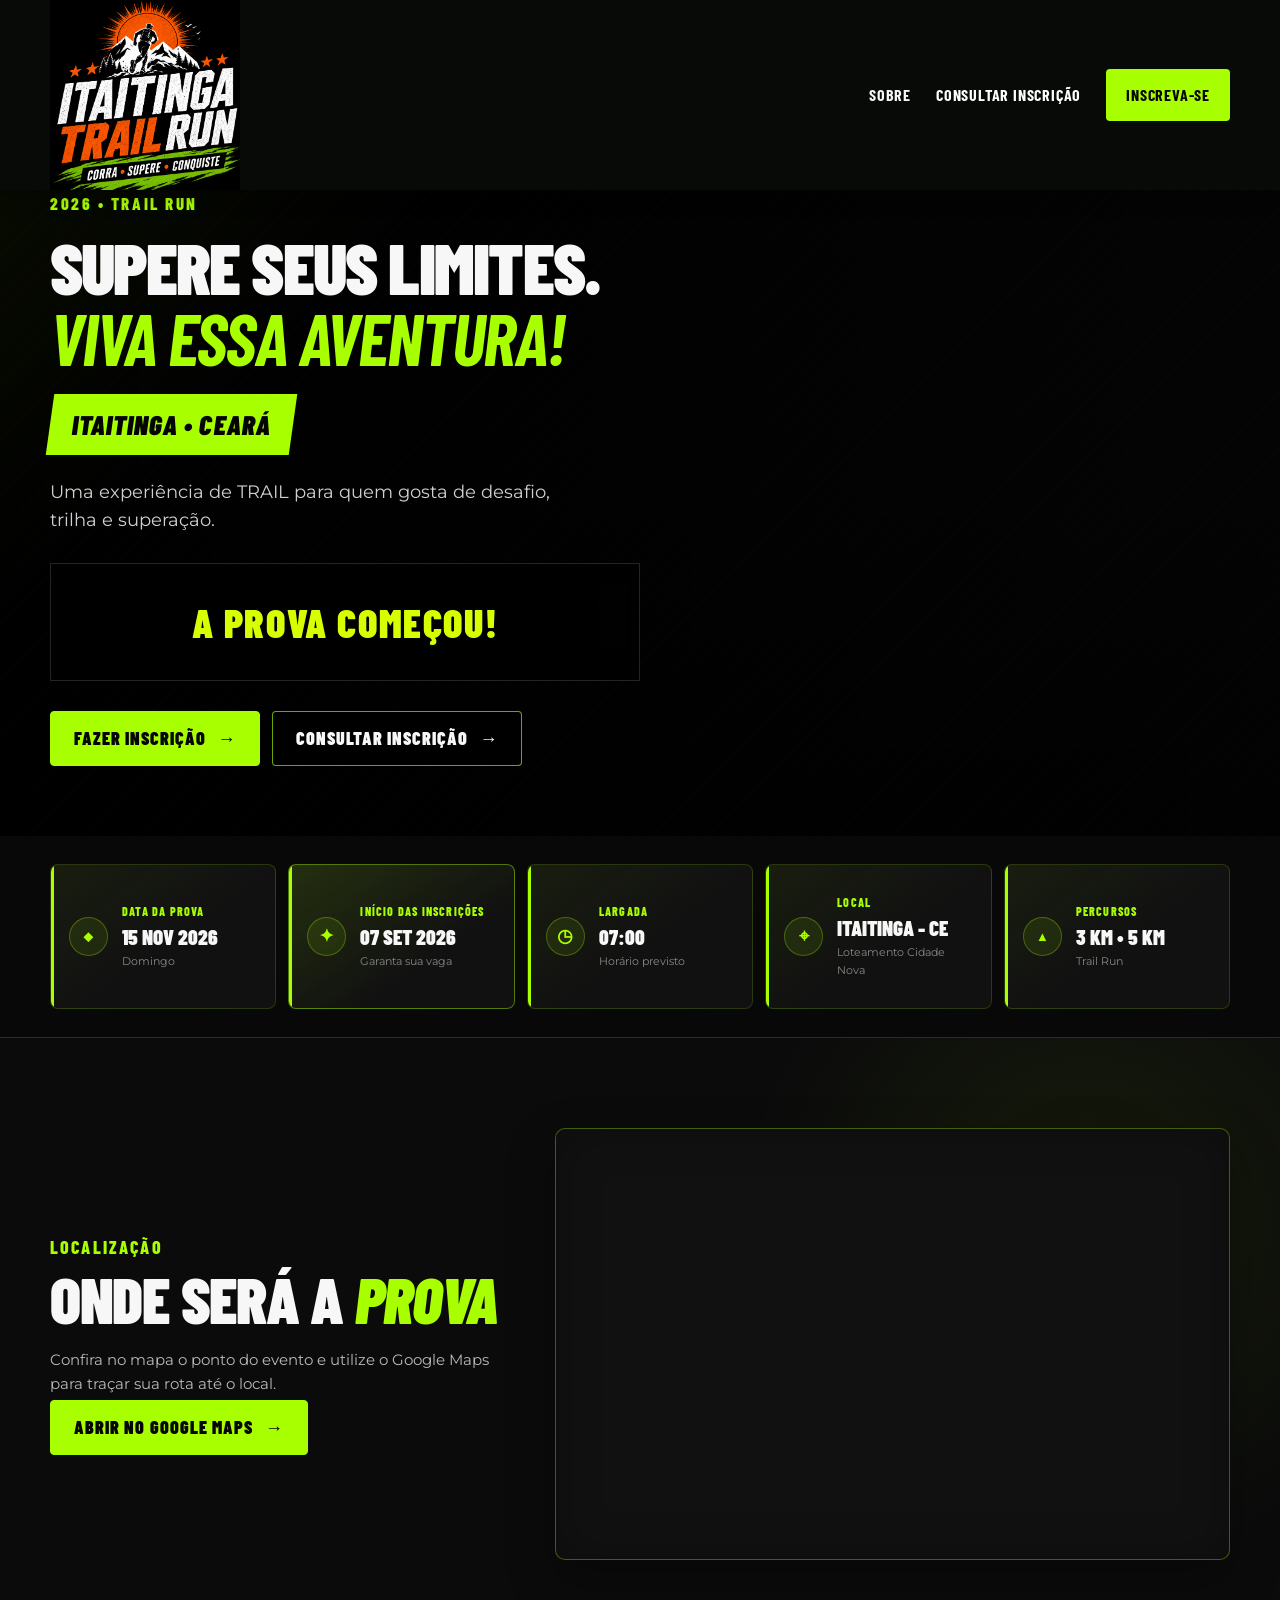
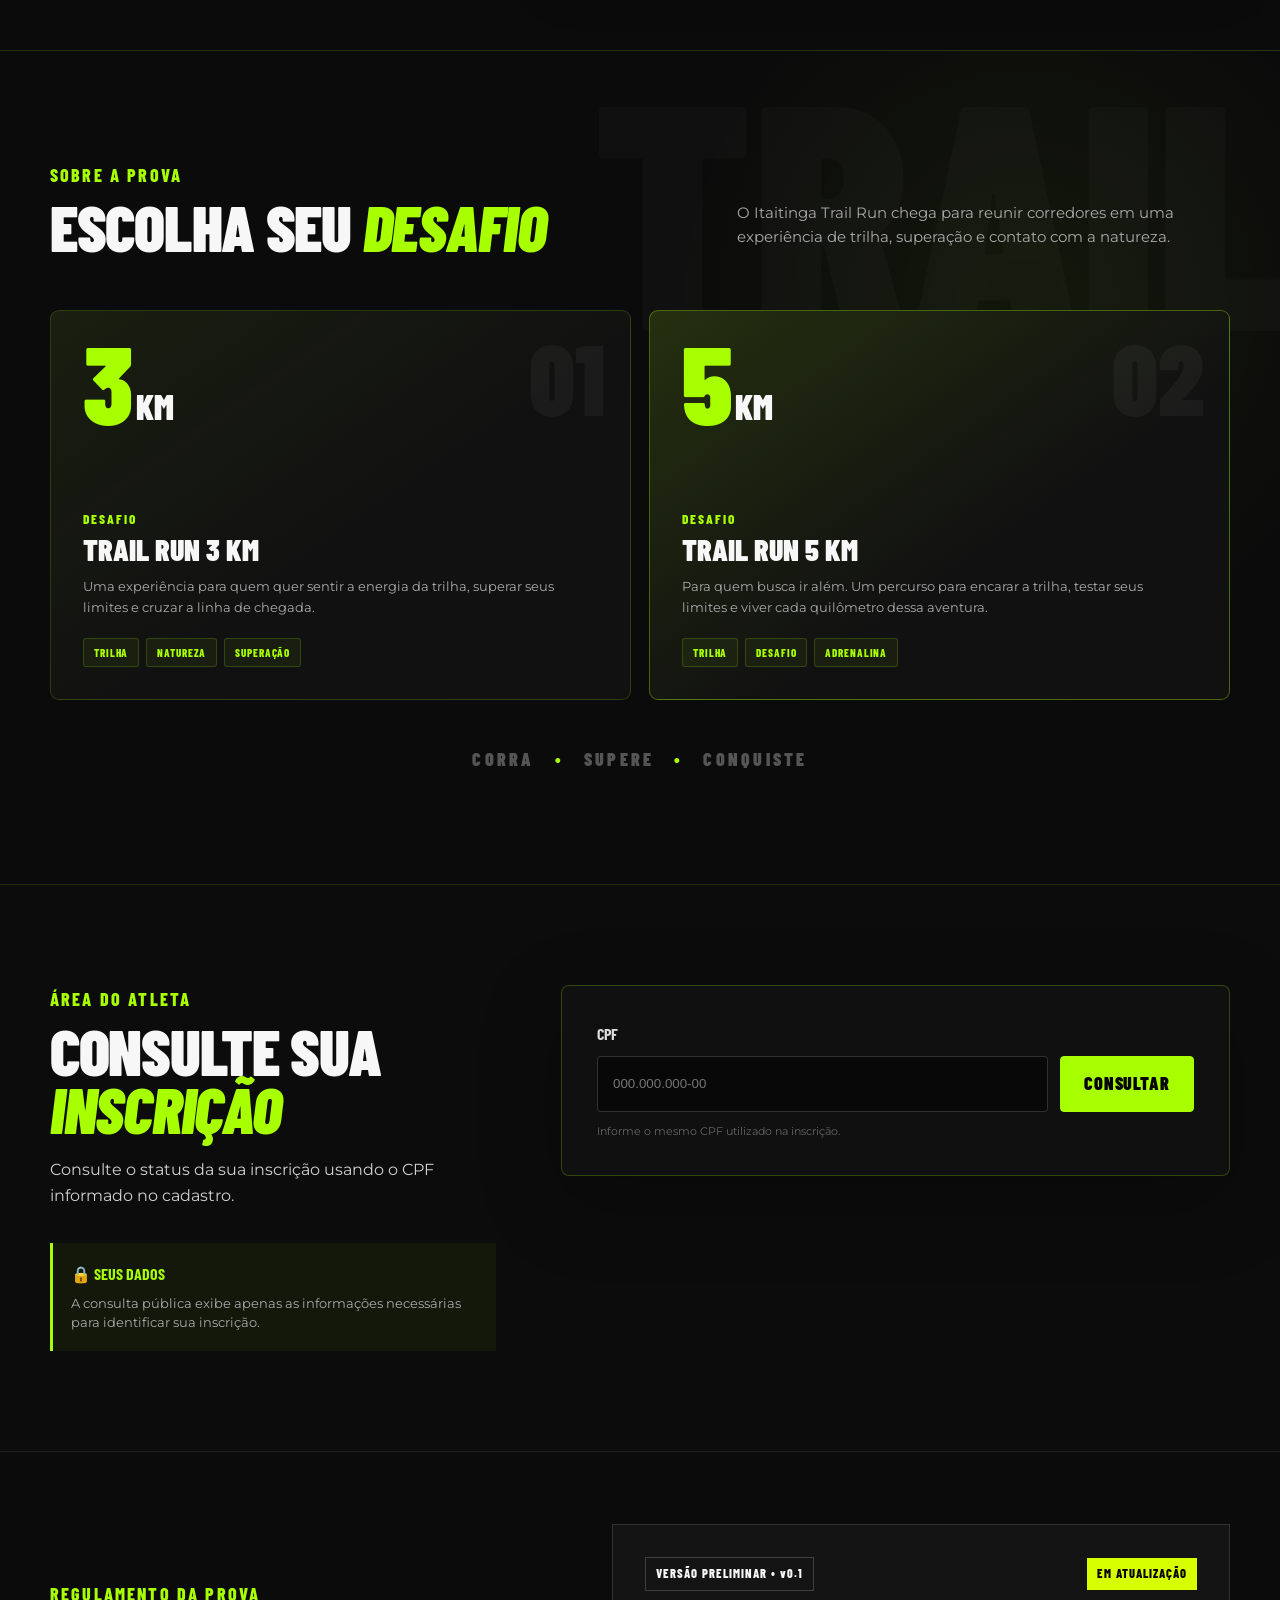
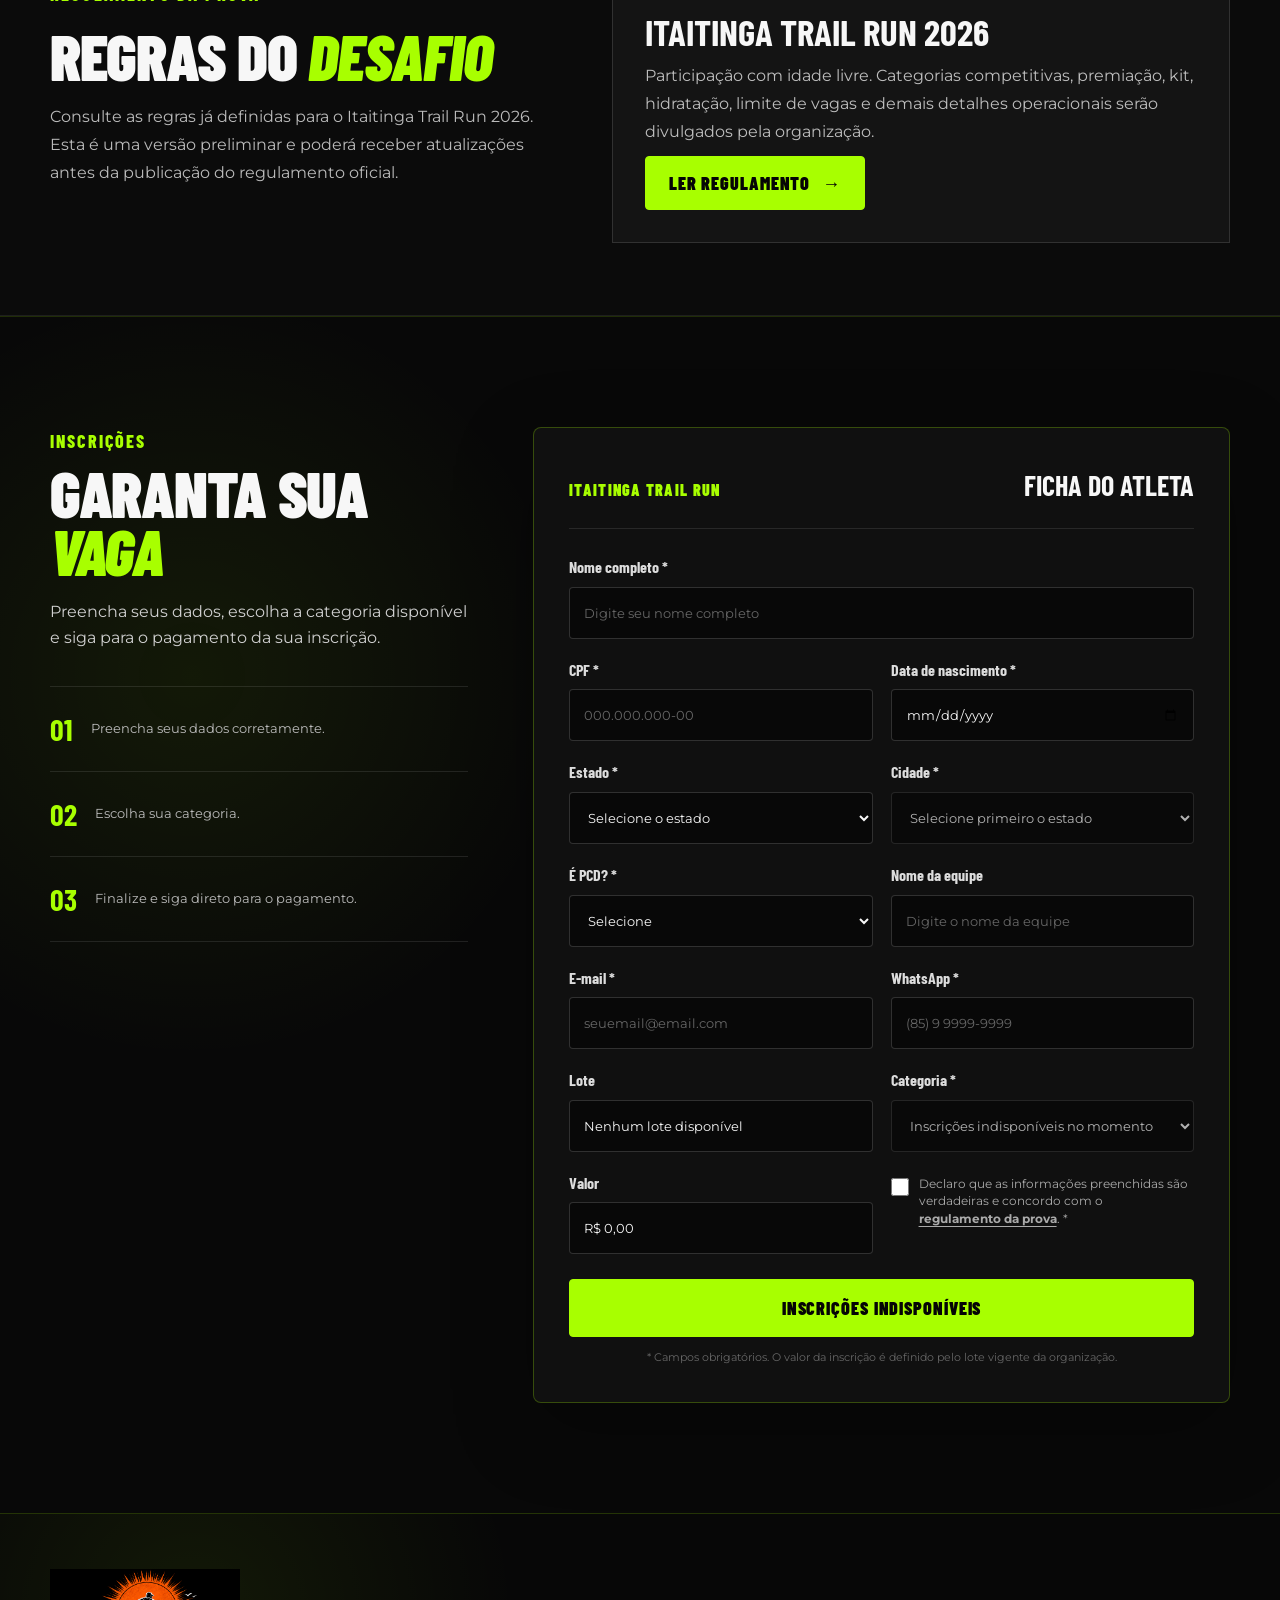
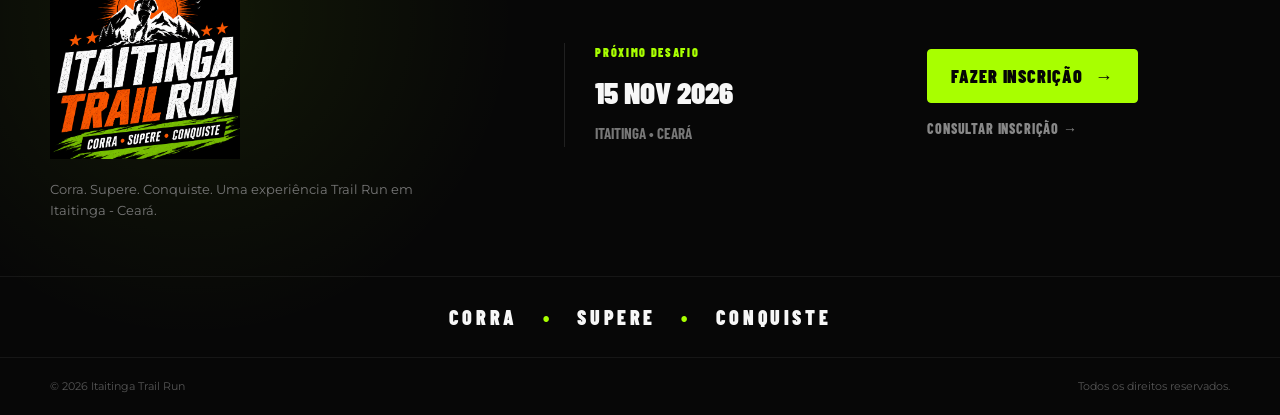
==== commit 6c23a085: "Add files via upload" ====
--- a/index.html
+++ b/index.html
@@ -53,6 +53,37 @@
           trilha e superação.
         </p>
 
+
+        <div class="race-countdown" id="raceCountdown" aria-label="Contagem regressiva para a prova">
+          <div class="race-countdown-heading">
+            <span>FALTAM</span>
+            <strong>PARA A LARGADA</strong>
+          </div>
+
+          <div class="race-countdown-grid">
+            <div class="race-countdown-item">
+              <strong id="countdownDays">00</strong>
+              <span>DIAS</span>
+            </div>
+            <div class="race-countdown-item">
+              <strong id="countdownHours">00</strong>
+              <span>HORAS</span>
+            </div>
+            <div class="race-countdown-item">
+              <strong id="countdownMinutes">00</strong>
+              <span>MIN</span>
+            </div>
+            <div class="race-countdown-item">
+              <strong id="countdownSeconds">00</strong>
+              <span>SEG</span>
+            </div>
+          </div>
+
+          <div class="race-countdown-live" id="raceCountdownLive" hidden>
+            A PROVA COMEÇOU!
+          </div>
+        </div>
+
         <div class="hero-actions">
           <a class="btn btn-primary js-open-registration" href="#inscricoes">FAZER INSCRIÇÃO <span>→</span></a>
           <a class="btn btn-outline js-open-consultation" href="#consulta-inscricao">CONSULTAR INSCRIÇÃO <span>→</span></a>
@@ -776,5 +807,60 @@
 
 </div>
 <script src="js/main.js"></script>
+
+<script>
+(() => {
+  const raceDate = new Date("2026-11-15T07:00:00-03:00");
+
+  const countdown = document.getElementById("raceCountdown");
+  const liveMessage = document.getElementById("raceCountdownLive");
+  const daysEl = document.getElementById("countdownDays");
+  const hoursEl = document.getElementById("countdownHours");
+  const minutesEl = document.getElementById("countdownMinutes");
+  const secondsEl = document.getElementById("countdownSeconds");
+
+  if (!countdown || !liveMessage || !daysEl || !hoursEl || !minutesEl || !secondsEl) return;
+
+  const pad = (value) => String(value).padStart(2, "0");
+
+  const updateCountdown = () => {
+    const now = new Date();
+    const distance = raceDate.getTime() - now.getTime();
+
+    if (distance <= 0) {
+      countdown.classList.add("race-started");
+      liveMessage.hidden = false;
+
+      const grid = countdown.querySelector(".race-countdown-grid");
+      const heading = countdown.querySelector(".race-countdown-heading");
+
+      if (grid) grid.hidden = true;
+      if (heading) heading.hidden = true;
+
+      return false;
+    }
+
+    const totalSeconds = Math.floor(distance / 1000);
+    const days = Math.floor(totalSeconds / 86400);
+    const hours = Math.floor((totalSeconds % 86400) / 3600);
+    const minutes = Math.floor((totalSeconds % 3600) / 60);
+    const seconds = totalSeconds % 60;
+
+    daysEl.textContent = pad(days);
+    hoursEl.textContent = pad(hours);
+    minutesEl.textContent = pad(minutes);
+    secondsEl.textContent = pad(seconds);
+
+    return true;
+  };
+
+  if (updateCountdown()) {
+    const timer = setInterval(() => {
+      if (!updateCountdown()) clearInterval(timer);
+    }, 1000);
+  }
+})();
+</script>
+
 </body>
 </html>
--- a/css/styles.css
+++ b/css/styles.css
@@ -2469,3 +2469,128 @@
   }
 }
 
+/* =========================================================
+   CONTAGEM REGRESSIVA — HERO
+========================================================= */
+
+.race-countdown {
+  width: min(620px, 100%);
+  margin: 28px 0 30px;
+  padding: 18px 20px;
+  display: flex;
+  align-items: center;
+  gap: 22px;
+  border: 1px solid rgba(255, 255, 255, 0.14);
+  background: rgba(0, 0, 0, 0.36);
+  backdrop-filter: blur(8px);
+}
+
+.race-countdown-heading {
+  flex: 0 0 auto;
+  padding-right: 22px;
+  border-right: 1px solid rgba(255, 255, 255, 0.14);
+}
+
+.race-countdown-heading span,
+.race-countdown-heading strong {
+  display: block;
+  font-family: "Barlow Condensed", sans-serif;
+}
+
+.race-countdown-heading span {
+  margin-bottom: 2px;
+  color: var(--primary, #d8ff00);
+  font-size: 0.72rem;
+  font-weight: 800;
+  letter-spacing: 0.16em;
+}
+
+.race-countdown-heading strong {
+  font-size: 1rem;
+  line-height: 1;
+  letter-spacing: 0.04em;
+}
+
+.race-countdown-grid {
+  flex: 1;
+  display: grid;
+  grid-template-columns: repeat(4, minmax(58px, 1fr));
+  gap: 10px;
+}
+
+.race-countdown-item {
+  text-align: center;
+}
+
+.race-countdown-item strong {
+  display: block;
+  font-family: "Barlow Condensed", sans-serif;
+  font-size: clamp(1.8rem, 4vw, 2.55rem);
+  font-weight: 900;
+  line-height: 0.9;
+  color: #fff;
+}
+
+.race-countdown-item span {
+  display: block;
+  margin-top: 7px;
+  color: rgba(255, 255, 255, 0.5);
+  font-family: "Barlow Condensed", sans-serif;
+  font-size: 0.66rem;
+  font-weight: 800;
+  letter-spacing: 0.1em;
+}
+
+.race-countdown-live {
+  width: 100%;
+  padding: 8px 0;
+  color: var(--primary, #d8ff00);
+  font-family: "Barlow Condensed", sans-serif;
+  font-size: clamp(1.7rem, 5vw, 2.5rem);
+  font-weight: 900;
+  letter-spacing: 0.04em;
+  text-align: center;
+}
+
+.race-countdown.race-started {
+  justify-content: center;
+}
+
+@media (max-width: 600px) {
+  .race-countdown {
+    margin-top: 24px;
+    margin-bottom: 26px;
+    padding: 16px 14px;
+    display: block;
+  }
+
+  .race-countdown-heading {
+    margin-bottom: 15px;
+    padding-right: 0;
+    padding-bottom: 12px;
+    border-right: 0;
+    border-bottom: 1px solid rgba(255, 255, 255, 0.12);
+  }
+
+  .race-countdown-heading span,
+  .race-countdown-heading strong {
+    display: inline;
+  }
+
+  .race-countdown-heading span {
+    margin-right: 7px;
+  }
+
+  .race-countdown-grid {
+    gap: 6px;
+  }
+
+  .race-countdown-item strong {
+    font-size: 1.9rem;
+  }
+
+  .race-countdown-item span {
+    font-size: 0.58rem;
+  }
+}
+
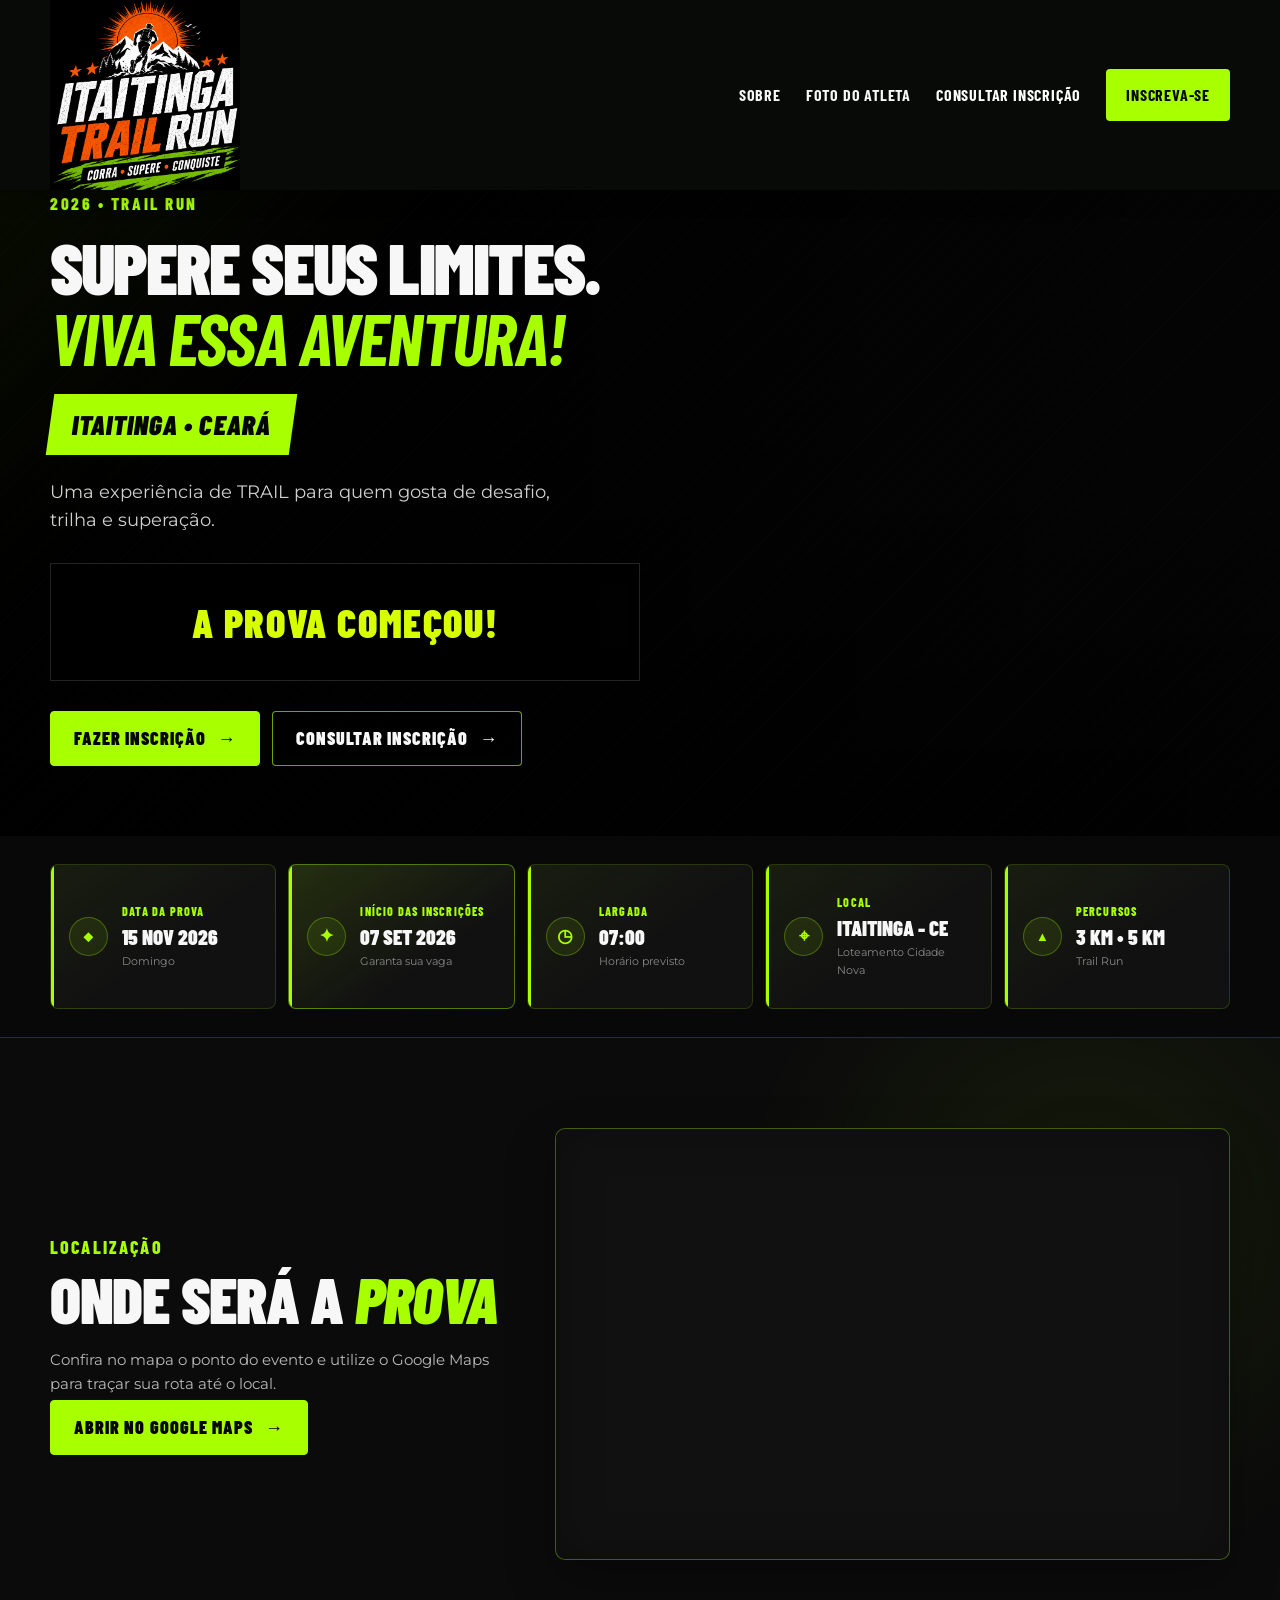
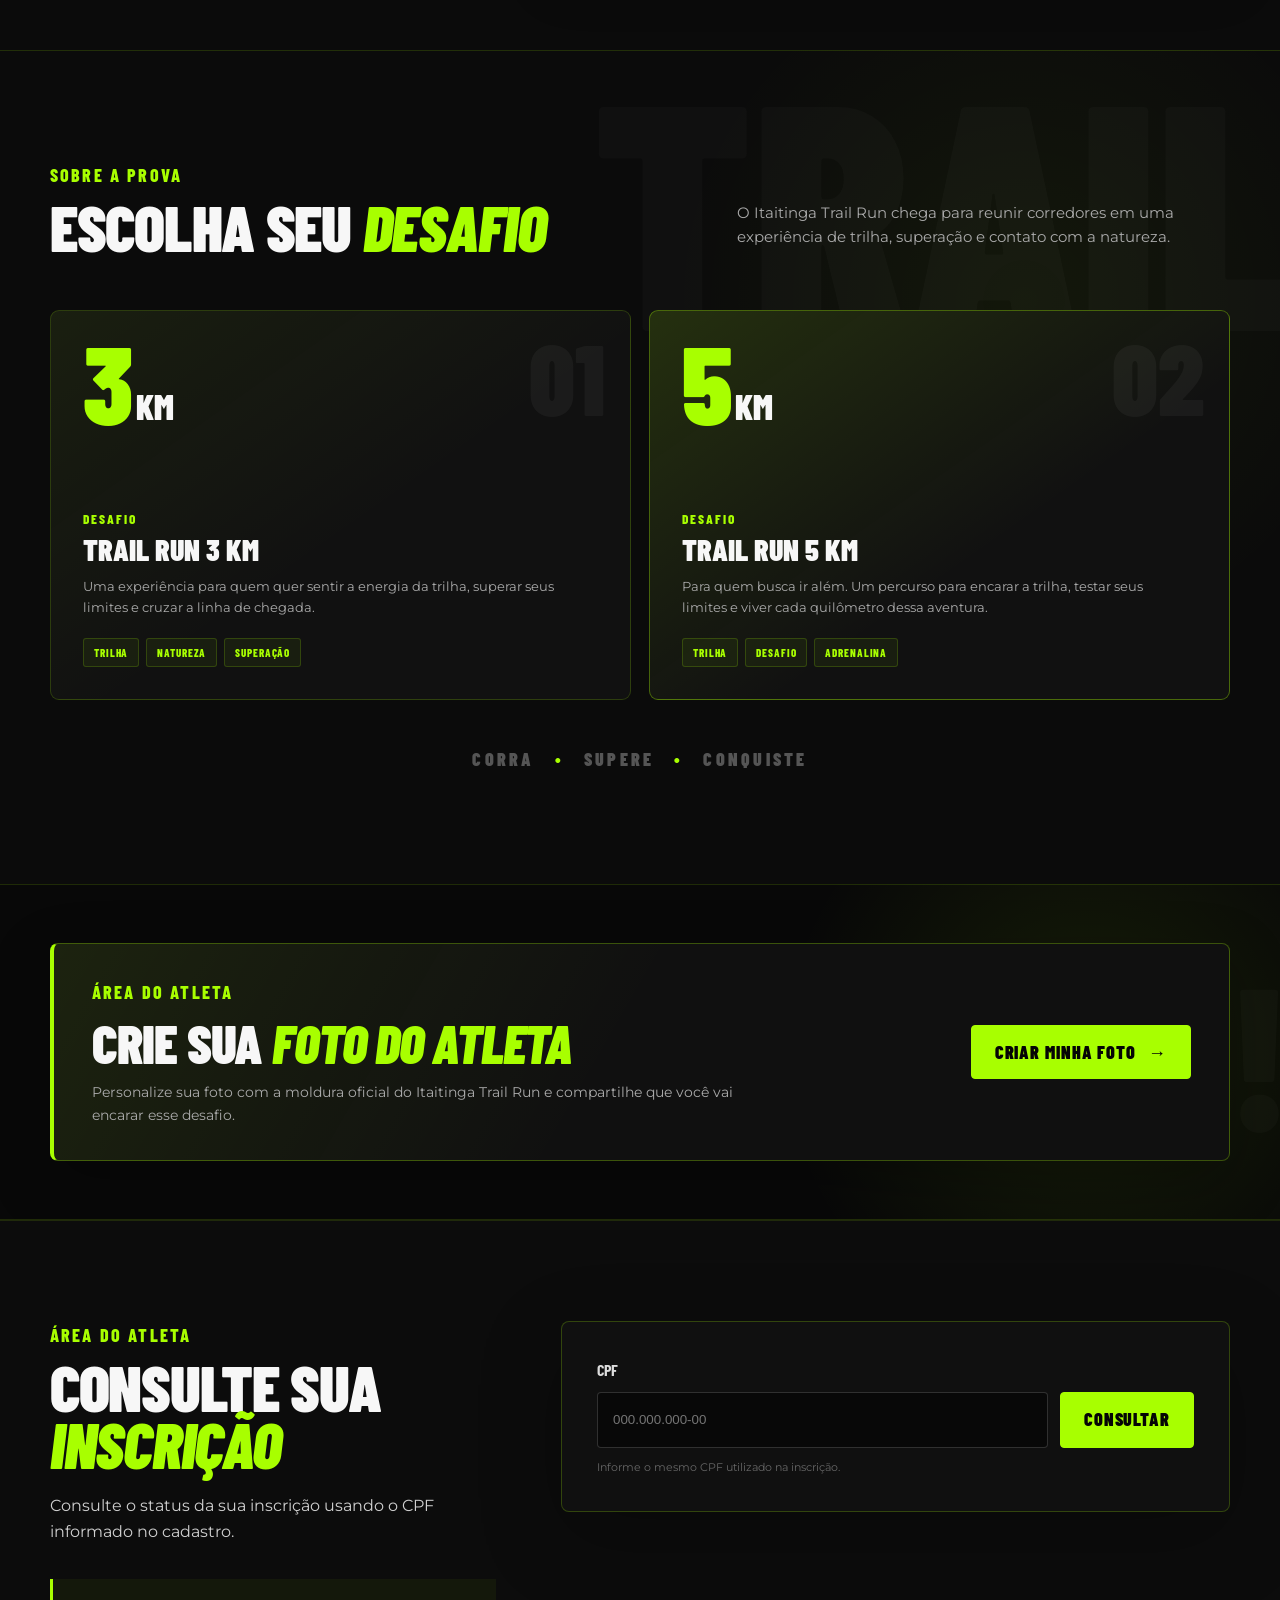
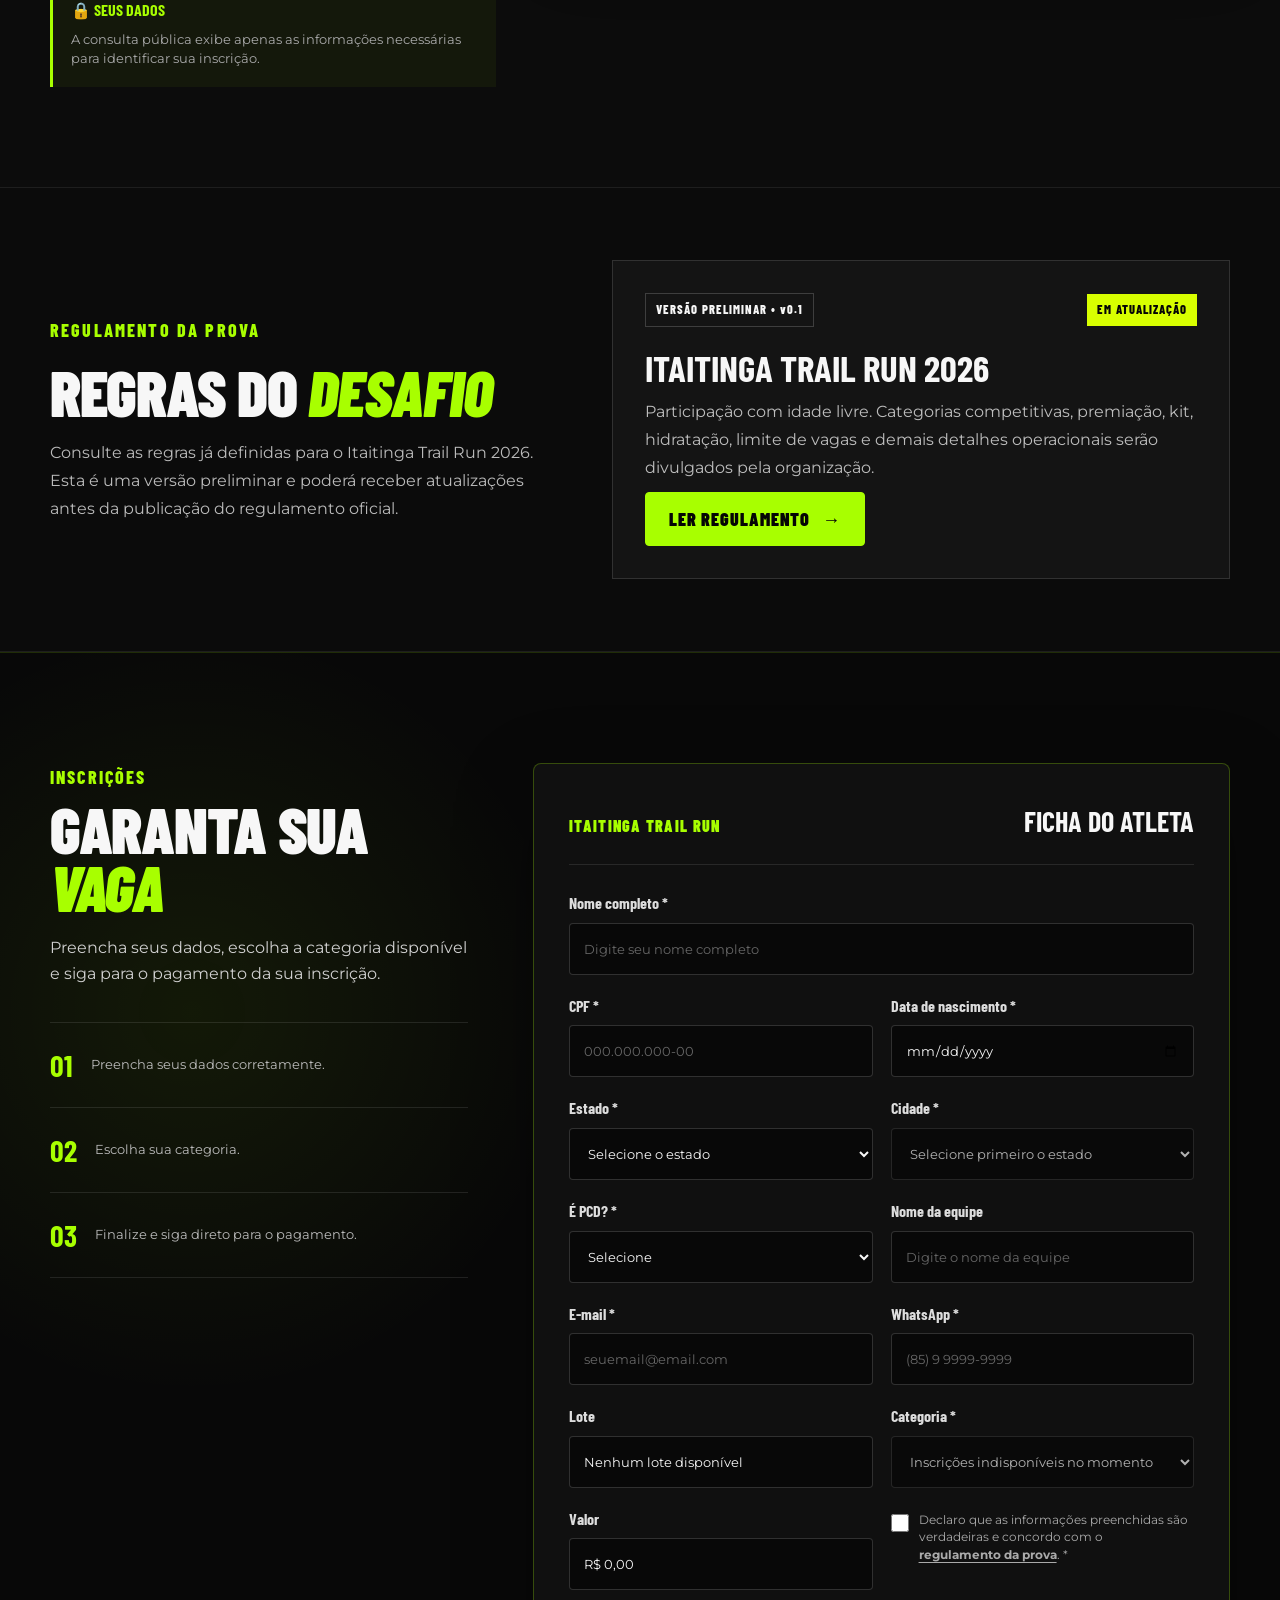
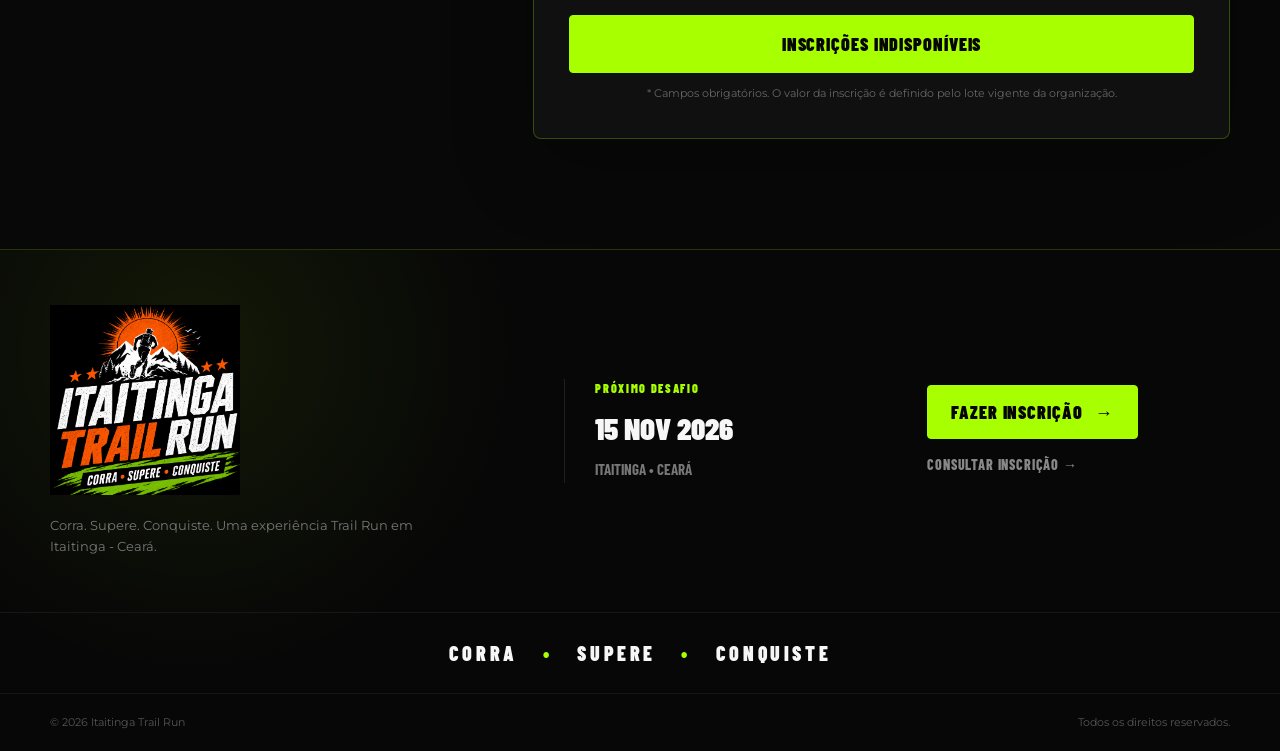
==== commit db540b39: "Add files via upload" ====
--- a/index.html
+++ b/index.html
@@ -27,6 +27,7 @@
 
     <nav class="main-nav" id="mainNav">
       <a href="#sobre">SOBRE</a>
+       <a href="foto-atleta/index.html" target="_blank" rel="noopener">FOTO DO ATLETA</a>
       <a class="nav-consult" href="#consulta-inscricao">CONSULTAR INSCRIÇÃO</a>
       <a class="nav-cta js-open-registration" href="#inscricoes">INSCREVA-SE</a>
     </nav>
@@ -341,6 +342,29 @@
 
 </section>
 
+  <!-- FOTO DO ATLETA -->
+  <section class="athlete-photo-cta">
+    <div class="container">
+      <div class="athlete-photo-cta-card reveal">
+        <div class="athlete-photo-cta-copy">
+          <span class="section-label">ÁREA DO ATLETA</span>
+          <h2>CRIE SUA <em>FOTO DO ATLETA</em></h2>
+          <p>
+            Personalize sua foto com a moldura oficial do Itaitinga Trail Run
+            e compartilhe que você vai encarar esse desafio.
+          </p>
+        </div>
+
+        <a class="btn btn-primary"
+           href="foto-atleta/"
+           target="_blank"
+           rel="noopener">
+          CRIAR MINHA FOTO <span>→</span>
+        </a>
+      </div>
+    </div>
+  </section>
+
   <!-- CONSULTA DE INSCRIÇÃO -->
   <section class="consultation-section" id="consulta-inscricao">
     <div class="container consultation-layout">
--- a/css/styles.css
+++ b/css/styles.css
@@ -2594,3 +2594,110 @@
   }
 }
 
+/* ============================================================
+   FOTO DO ATLETA — CHAMADA NO SITE PRINCIPAL
+   ============================================================ */
+
+.athlete-photo-cta {
+  position: relative;
+  padding: 58px 0;
+  overflow: hidden;
+  background:
+    radial-gradient(circle at 85% 50%, rgba(168,255,0,.09), transparent 28%),
+    #080808;
+  border-top: 1px solid rgba(168,255,0,.14);
+  border-bottom: 1px solid rgba(168,255,0,.14);
+}
+
+.athlete-photo-cta::before {
+  content: "EU VOU!";
+  position: absolute;
+  right: -10px;
+  top: 50%;
+  transform: translateY(-50%);
+  color: rgba(255,255,255,.025);
+  font-family: var(--font-display);
+  font-size: clamp(110px, 16vw, 230px);
+  font-weight: 900;
+  line-height: .8;
+  pointer-events: none;
+}
+
+.athlete-photo-cta-card {
+  position: relative;
+  z-index: 2;
+  display: flex;
+  align-items: center;
+  justify-content: space-between;
+  gap: 45px;
+  padding: 34px 38px;
+  background:
+    linear-gradient(120deg, rgba(168,255,0,.08), transparent 48%),
+    #101010;
+  border: 1px solid rgba(168,255,0,.28);
+  border-left: 4px solid var(--green);
+  border-radius: 8px;
+  box-shadow: 0 20px 60px rgba(0,0,0,.25);
+}
+
+.athlete-photo-cta-copy {
+  max-width: 720px;
+}
+
+.athlete-photo-cta-copy h2 {
+  margin: 4px 0 14px;
+  font-size: clamp(38px, 4.2vw, 60px);
+}
+
+.athlete-photo-cta-copy p {
+  max-width: 650px;
+  color: #aaa;
+  font-size: 14px;
+}
+
+.athlete-photo-cta-card > .btn {
+  flex: 0 0 auto;
+  min-width: 220px;
+}
+
+@media (max-width: 820px) {
+  .athlete-photo-cta {
+    padding: 36px 0;
+  }
+
+  .athlete-photo-cta-card {
+    flex-direction: column;
+    align-items: flex-start;
+    gap: 24px;
+    padding: 28px;
+  }
+
+  .athlete-photo-cta-card > .btn {
+    width: 100%;
+  }
+}
+
+@media (max-width: 500px) {
+  .athlete-photo-cta {
+    padding: 24px 0;
+  }
+
+  .athlete-photo-cta-card {
+    padding: 22px 18px;
+  }
+
+  .athlete-photo-cta-copy h2 {
+    font-size: 38px;
+  }
+
+  .athlete-photo-cta-copy p {
+    font-size: 12px;
+  }
+
+  .athlete-photo-cta::before {
+    font-size: 100px;
+    top: 30px;
+    transform: none;
+  }
+}
+
